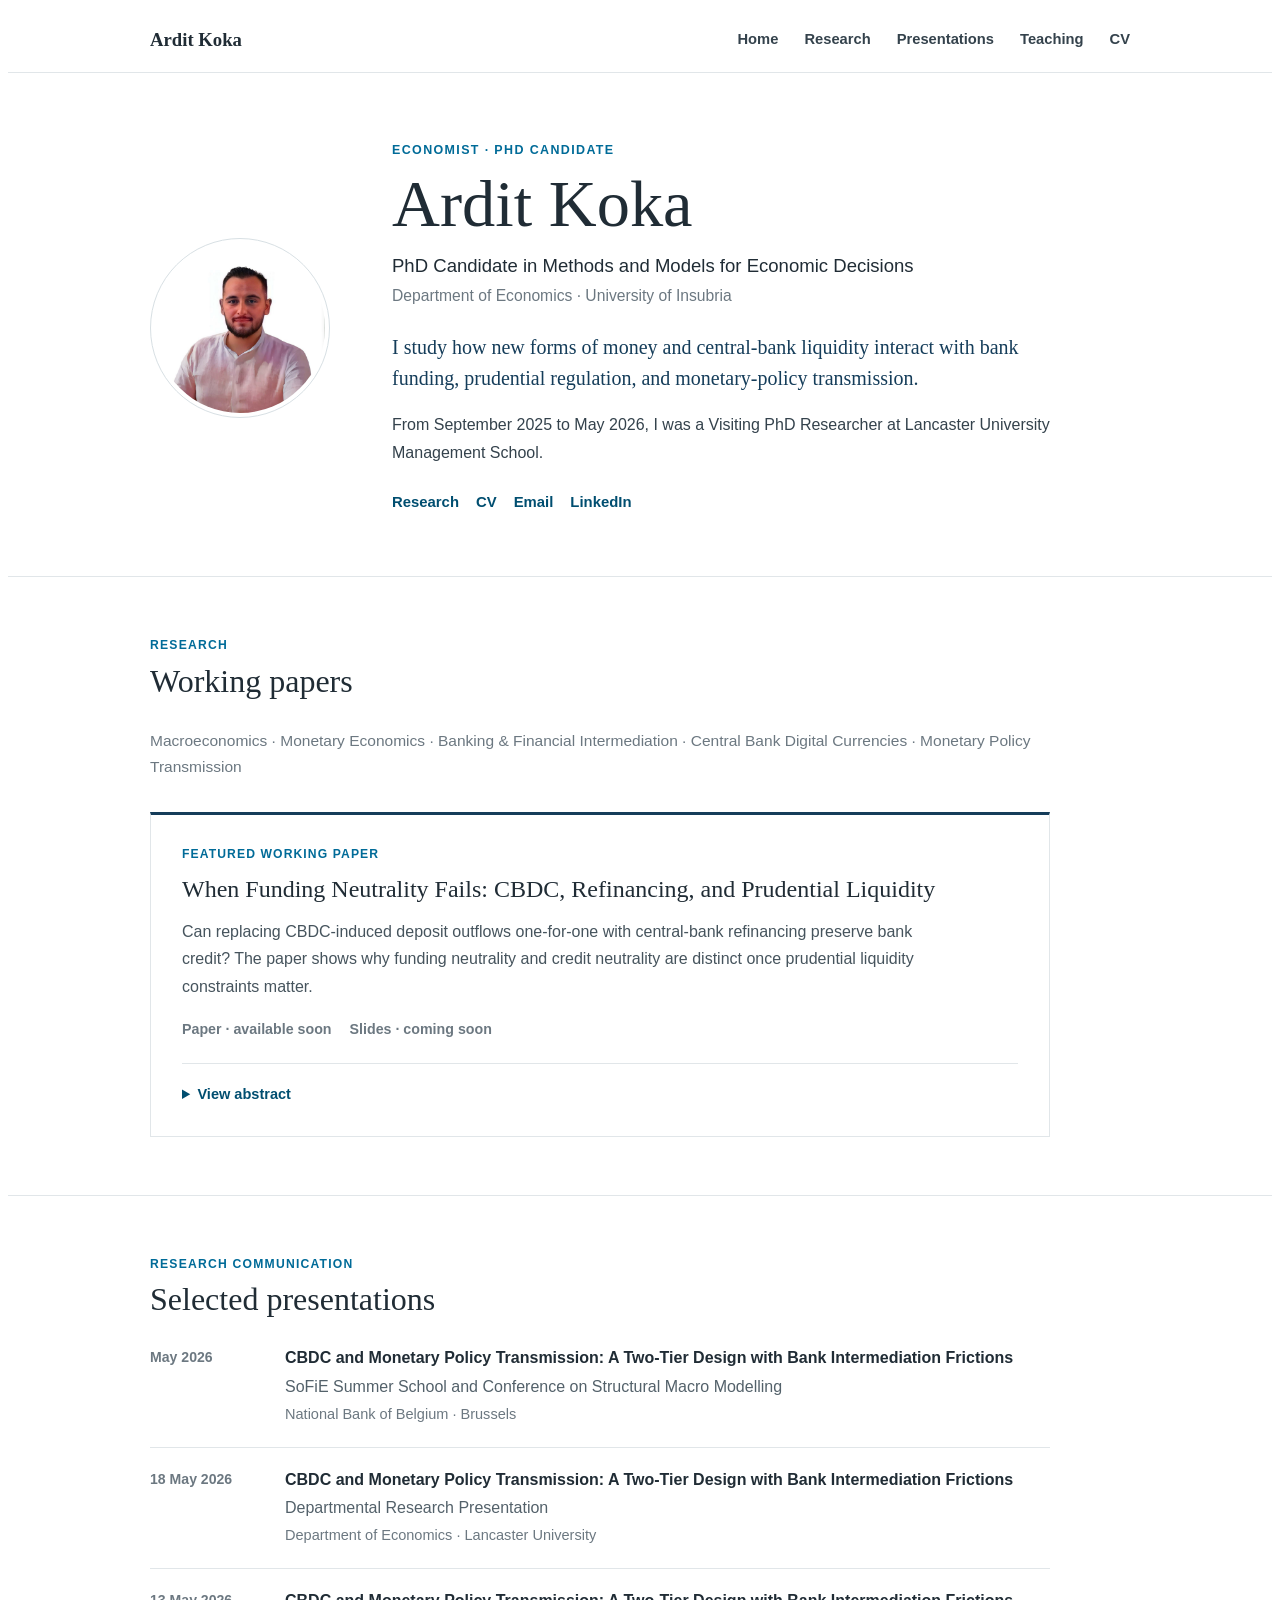
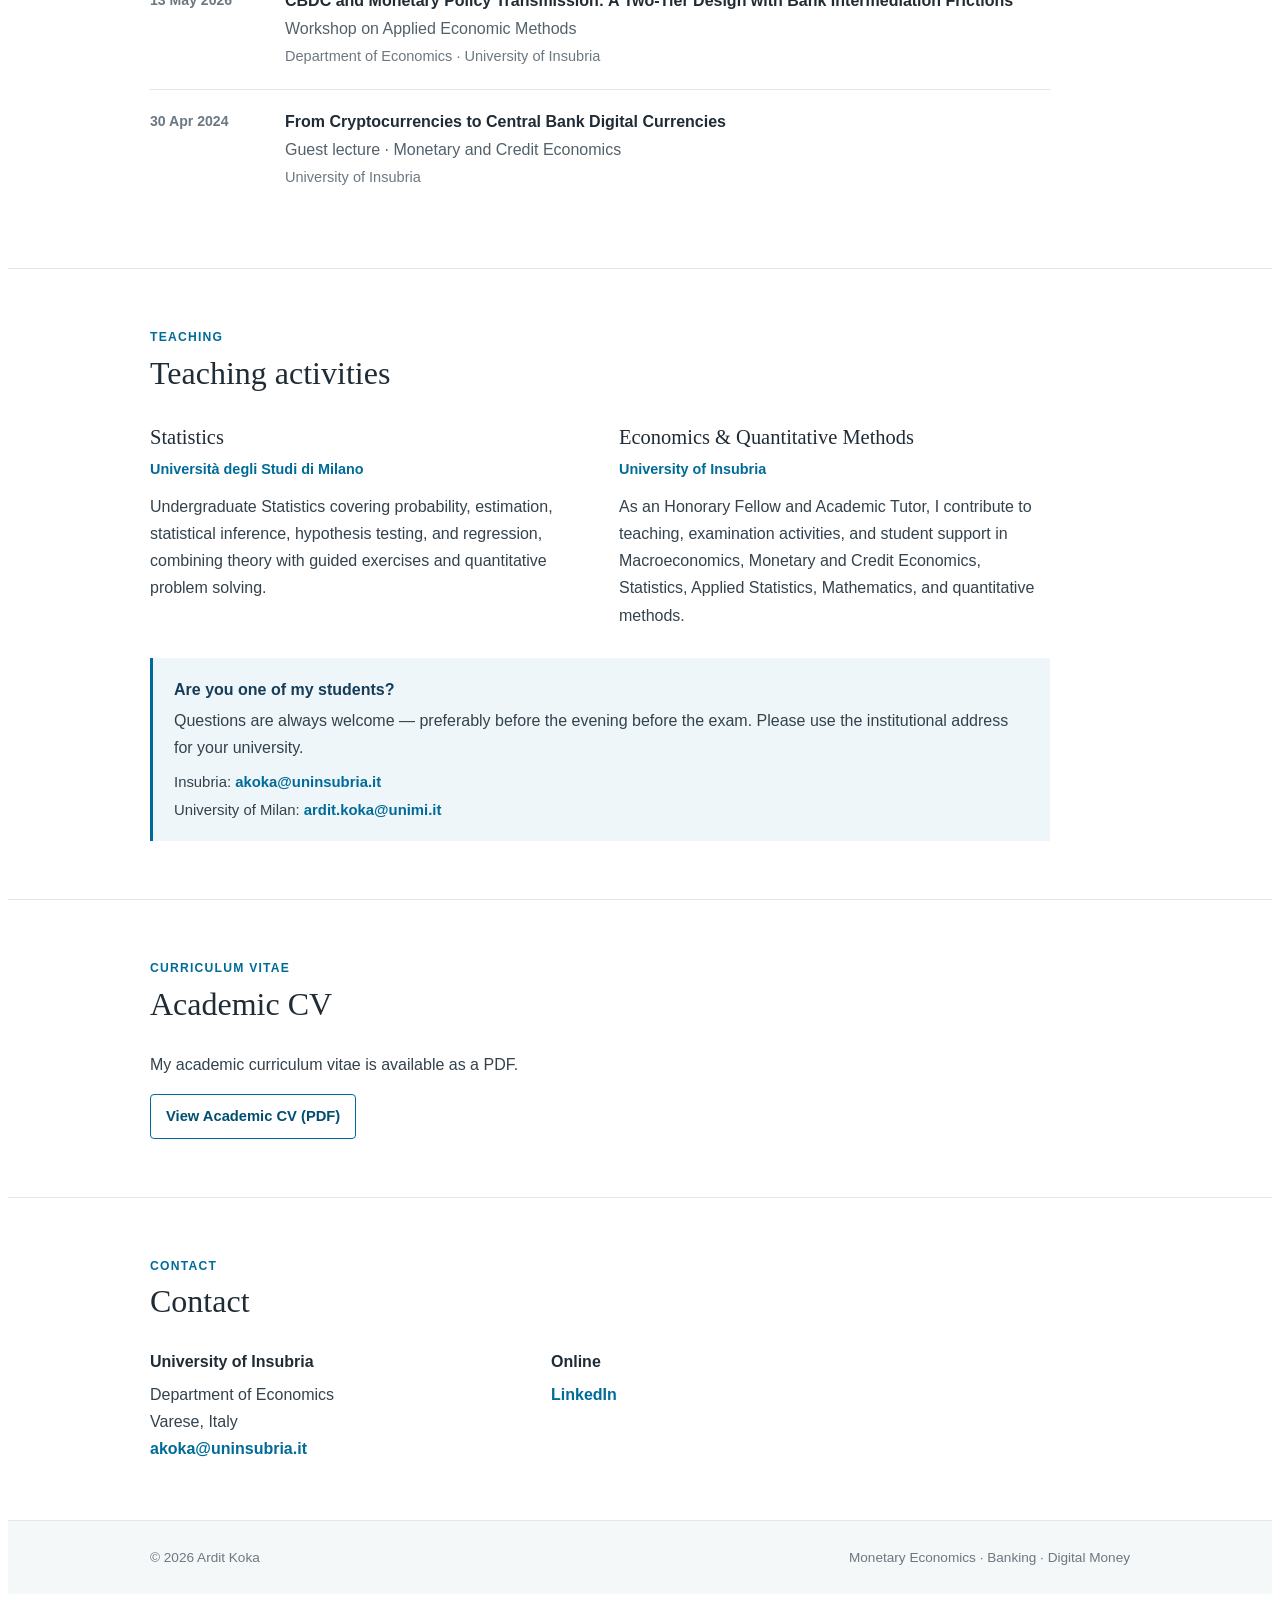
==== index.html @ db1c8534 "Link academic CV on website" ====
<html lang="en">
<head>
<meta charset="UTF-8">
<meta name="viewport" content="width=device-width, initial-scale=1.0">
<meta name="google-site-verification" content="0hJ8jug-XxHPrRFzH_mslLafvPpysxxd8O42VJ3PwuM">
<meta name="author" content="Ardit Koka">
<meta name="robots" content="index, follow">
<meta name="description" content="Ardit Koka is an economist and PhD Candidate at the University of Insubria. Research in monetary economics, banking, financial intermediation, central bank digital currencies and monetary-policy transmission.">
<link rel="canonical" href="https://arditkoka.github.io/">
<meta property="og:title" content="Ardit Koka | Economist & PhD Candidate">
<meta property="og:description" content="Economist and PhD Candidate at the University of Insubria researching monetary economics, banking, financial intermediation and central bank digital currencies.">
<meta property="og:type" content="profile">
<meta property="og:url" content="https://arditkoka.github.io/">
<meta property="og:image" content="https://arditkoka.github.io/Photo.jpeg">
<title>Ardit Koka | Economist & PhD Candidate | University of Insubria</title>
<style>
.ak-site{--navy:#153d5a;--blue:#006b98;--blue-dark:#004e70;--text:#34424c;--ink:#202c35;--muted:#6c7881;--line:#e1e6e9;--soft:#f5f8f9;--blue-soft:#eef6f9;--white:#fff;width:100%;color:var(--text);background:var(--white);font-family:-apple-system,BlinkMacSystemFont,"Segoe UI",Helvetica,Arial,sans-serif;font-size:16px;line-height:1.7}.ak-site,.ak-site *{box-sizing:border-box}.ak-site a{color:var(--blue)}.ak-container{width:calc(100% - 44px);max-width:980px;margin:0 auto}.ak-nav{position:sticky;top:0;z-index:1000;background:rgba(255,255,255,.97);border-bottom:1px solid var(--line)}.ak-nav-inner{min-height:64px;display:flex;align-items:center;justify-content:space-between;gap:30px}.ak-nav-name{color:var(--ink)!important;font-family:Georgia,"Times New Roman",serif;font-size:1.17rem;font-weight:600;text-decoration:none;white-space:nowrap}.ak-nav-links{display:flex;align-items:center;gap:26px}.ak-nav-links a{color:var(--text)!important;font-size:.92rem;font-weight:600;text-decoration:none;white-space:nowrap}.ak-nav-links a:hover{color:var(--blue)!important}.ak-intro{padding:67px 0 60px;border-bottom:1px solid var(--line)}.ak-intro-grid{display:grid;grid-template-columns:190px minmax(0,1fr);gap:52px;align-items:center}.ak-photo{display:block;width:180px;height:180px;border-radius:50%;object-fit:cover;border:1px solid #d8e0e4;padding:4px;background:#fff}.ak-kicker{color:var(--blue);font-size:.78rem;font-weight:700;letter-spacing:.11em;text-transform:uppercase;margin-bottom:8px}.ak-name{margin:0;color:var(--ink);font-family:Georgia,"Times New Roman",serif;font-size:clamp(2.8rem,6vw,4.15rem);font-weight:500;line-height:1.05}.ak-position{margin-top:13px;color:var(--ink);font-size:1.16rem;line-height:1.5}.ak-affiliation{margin-top:3px;color:var(--muted);font-size:.98rem}.ak-research-statement{max-width:680px;margin-top:23px;font-family:Georgia,"Times New Roman",serif;color:var(--navy);font-size:1.25rem;line-height:1.55}.ak-visiting{margin-top:17px;max-width:680px;color:var(--text)}.ak-links{display:flex;flex-wrap:wrap;gap:17px;margin-top:24px}.ak-links a{color:var(--blue-dark)!important;font-size:.93rem;font-weight:650;text-decoration:none;border-bottom:1px solid transparent}.ak-links a:hover{border-bottom-color:var(--blue)}.ak-section{padding:58px 0;border-bottom:1px solid var(--line)}.ak-section-head{margin-bottom:27px}.ak-label{margin-bottom:5px;color:var(--blue);font-size:.76rem;font-weight:700;letter-spacing:.1em;text-transform:uppercase}.ak-title{margin:0;color:var(--ink);font-family:Georgia,"Times New Roman",serif;font-size:2rem;font-weight:500;line-height:1.25}.ak-fields{max-width:900px;margin-bottom:31px;color:var(--muted);font-size:.97rem}.ak-featured{max-width:900px;padding:29px 31px;border:1px solid var(--line);border-top:3px solid var(--navy);background:var(--white)}.ak-featured-label{margin-bottom:9px;color:var(--blue);font-size:.76rem;font-weight:700;letter-spacing:.09em;text-transform:uppercase}.ak-paper-title{margin:0;color:var(--ink);font-family:Georgia,"Times New Roman",serif;font-size:1.5rem;font-weight:500;line-height:1.38}.ak-paper-note{margin-top:12px;max-width:780px;color:#46545d}.ak-paper-links{display:flex;flex-wrap:wrap;gap:18px;margin-top:17px}.ak-paper-links span{color:var(--muted);font-size:.89rem;font-weight:650}.ak-abstract-details{margin-top:22px;padding-top:18px;border-top:1px solid var(--line)}.ak-abstract-details summary{width:fit-content;color:var(--blue-dark);cursor:pointer;font-size:.91rem;font-weight:700}.ak-abstract{max-width:810px;margin-top:15px;color:#46545d;text-align:justify}.ak-presentations{max-width:900px}.ak-talk{display:grid;grid-template-columns:112px minmax(0,1fr);gap:23px;padding:20px 0;border-bottom:1px solid var(--line)}.ak-talk:first-child{padding-top:0}.ak-talk:last-child{border-bottom:0}.ak-talk-date{color:var(--muted);font-size:.88rem;font-weight:600}.ak-talk-title{color:var(--ink);font-weight:650;line-height:1.45}.ak-talk-event{margin-top:3px;color:#53616a}.ak-talk-place{margin-top:2px;color:var(--muted);font-size:.91rem}.ak-teaching{display:grid;grid-template-columns:1fr 1fr;gap:38px;max-width:900px}.ak-teaching h3{margin:0;color:var(--ink);font-family:Georgia,"Times New Roman",serif;font-size:1.28rem;font-weight:500}.ak-university{margin-top:3px;margin-bottom:11px;color:var(--blue);font-size:.9rem;font-weight:650}.ak-teaching p{margin:0}.ak-student-box{max-width:900px;margin-top:29px;padding:18px 21px;background:var(--blue-soft);border-left:3px solid var(--blue)}.ak-student-title{color:var(--navy);font-weight:700}.ak-student-box p{margin:4px 0 9px}.ak-student-emails{font-size:.93rem}.ak-student-emails div+div{margin-top:2px}.ak-student-emails a{font-weight:650;text-decoration:none}.ak-cv{max-width:750px}.ak-cv p{margin:0}.ak-cv-link{display:inline-block;margin-top:16px;padding:9px 15px;border:1px solid var(--blue);border-radius:4px;color:var(--blue-dark)!important;font-size:.92rem;font-weight:700;text-decoration:none}.ak-cv-link:hover{background:var(--blue);color:#fff!important}.ak-contact{display:grid;grid-template-columns:1fr 1fr;gap:42px;max-width:760px}.ak-contact-heading{margin-bottom:5px;color:var(--ink);font-weight:700}.ak-contact a{font-weight:650;text-decoration:none}.ak-footer{padding:25px 0;background:var(--soft);color:var(--muted);font-size:.85rem}.ak-footer-inner{display:flex;justify-content:space-between;gap:20px}@media(max-width:720px){.ak-container{width:calc(100% - 30px)}.ak-nav-name{display:none}.ak-nav-links{width:100%;justify-content:space-between;gap:10px;overflow-x:auto}.ak-nav-links a{font-size:.84rem}.ak-intro{padding:45px 0 42px}.ak-intro-grid{grid-template-columns:1fr;gap:26px;text-align:center}.ak-photo{width:145px;height:145px;margin:0 auto}.ak-research-statement,.ak-visiting{margin-left:auto;margin-right:auto}.ak-links{justify-content:center}.ak-section{padding:45px 0}.ak-featured{padding:23px 21px}.ak-abstract{text-align:left}.ak-talk{grid-template-columns:1fr;gap:3px}.ak-teaching{grid-template-columns:1fr;gap:28px}.ak-contact{grid-template-columns:1fr;gap:23px}.ak-footer-inner{flex-direction:column;gap:3px;text-align:center}}
</style>
<script type="application/ld+json">{"@context":"https://schema.org","@type":"ProfilePage","mainEntity":{"@type":"Person","name":"Ardit Koka","url":"https://arditkoka.github.io/","image":"https://arditkoka.github.io/Photo.jpeg","jobTitle":"PhD Candidate in Economics","affiliation":{"@type":"CollegeOrUniversity","name":"University of Insubria"},"sameAs":["https://it.linkedin.com/in/ardit-koka-7758941aa","https://www.lancaster.ac.uk/lums/people/ardit-koka"],"subjectOf":{"@type":"CreativeWork","name":"Ardit Koka Academic CV","url":"https://arditkoka.github.io/cv/Ardit_Koka_CV.pdf"}}}</script>
</head>
<body>
<div class="ak-site">
<nav class="ak-nav"><div class="ak-container ak-nav-inner"><a class="ak-nav-name" href="#home">Ardit Koka</a><div class="ak-nav-links"><a href="#home">Home</a><a href="#research">Research</a><a href="#presentations">Presentations</a><a href="#teaching">Teaching</a><a href="#cv">CV</a></div></div></nav>
<header class="ak-intro" id="home"><div class="ak-container ak-intro-grid"><div><img class="ak-photo" src="Photo.jpeg" alt="Ardit Koka"></div><div><div class="ak-kicker">Economist · PhD Candidate</div><h1 class="ak-name">Ardit Koka</h1><div class="ak-position">PhD Candidate in Methods and Models for Economic Decisions</div><div class="ak-affiliation">Department of Economics · University of Insubria</div><div class="ak-research-statement">I study how new forms of money and central-bank liquidity interact with bank funding, prudential regulation, and monetary-policy transmission.</div><div class="ak-visiting">From September 2025 to May 2026, I was a Visiting PhD Researcher at Lancaster University Management School.</div><div class="ak-links"><a href="#research">Research</a><a href="#cv">CV</a><a href="mailto:akoka@uninsubria.it">Email</a><a href="https://it.linkedin.com/in/ardit-koka-7758941aa" target="_blank" rel="noopener noreferrer">LinkedIn</a></div></div></div></header>
<main>
<section class="ak-section" id="research"><div class="ak-container"><div class="ak-section-head"><div class="ak-label">Research</div><h2 class="ak-title">Working papers</h2></div><div class="ak-fields">Macroeconomics · Monetary Economics · Banking & Financial Intermediation · Central Bank Digital Currencies · Monetary Policy Transmission</div><article class="ak-featured"><div class="ak-featured-label">Featured working paper</div><h3 class="ak-paper-title">When Funding Neutrality Fails: CBDC, Refinancing, and Prudential Liquidity</h3><p class="ak-paper-note">Can replacing CBDC-induced deposit outflows one-for-one with central-bank refinancing preserve bank credit? The paper shows why funding neutrality and credit neutrality are distinct once prudential liquidity constraints matter.</p><div class="ak-paper-links"><span>Paper · available soon</span><span>Slides · coming soon</span></div><details class="ak-abstract-details"><summary>View abstract</summary><p class="ak-abstract">This paper studies whether central-bank refinancing can neutralise the bank-credit effects of deposit displacement caused by a capped, non-remunerated retail CBDC. I develop a nonlinear New Keynesian model with cash, bank deposits, CBDC, central-bank refinancing, marketable liquid assets, and an occasionally binding prudential-liquidity requirement. One-for-one refinancing restores the quantity of bank funding exactly, but it does not generally preserve bank credit because deposits and central-bank borrowing have different implications for prudential liquidity. The credit-minimising refinancing ratio can therefore lie above, at, or below one-for-one depending on the net liquidity transformation generated by refinancing and the persistence of liquidity stress. Quantitatively, one-for-one refinancing is nearly credit-neutral under short-lived stress when refinancing generates sufficient prudential liquidity, but remains materially non-neutral when liquidity stress persists. Moreover, the refinancing ratio that best stabilises credit need not maximise welfare. Replacing the quantity of deposits displaced by CBDC is therefore not sufficient to guarantee equivalence in bank intermediation.</p></details></article></div></section>
<section class="ak-section" id="presentations"><div class="ak-container"><div class="ak-section-head"><div class="ak-label">Research communication</div><h2 class="ak-title">Selected presentations</h2></div><div class="ak-presentations"><div class="ak-talk"><div class="ak-talk-date">May 2026</div><div><div class="ak-talk-title">CBDC and Monetary Policy Transmission: A Two-Tier Design with Bank Intermediation Frictions</div><div class="ak-talk-event">SoFiE Summer School and Conference on Structural Macro Modelling</div><div class="ak-talk-place">National Bank of Belgium · Brussels</div></div></div><div class="ak-talk"><div class="ak-talk-date">18 May 2026</div><div><div class="ak-talk-title">CBDC and Monetary Policy Transmission: A Two-Tier Design with Bank Intermediation Frictions</div><div class="ak-talk-event">Departmental Research Presentation</div><div class="ak-talk-place">Department of Economics · Lancaster University</div></div></div><div class="ak-talk"><div class="ak-talk-date">13 May 2026</div><div><div class="ak-talk-title">CBDC and Monetary Policy Transmission: A Two-Tier Design with Bank Intermediation Frictions</div><div class="ak-talk-event">Workshop on Applied Economic Methods</div><div class="ak-talk-place">Department of Economics · University of Insubria</div></div></div><div class="ak-talk"><div class="ak-talk-date">30 Apr 2024</div><div><div class="ak-talk-title">From Cryptocurrencies to Central Bank Digital Currencies</div><div class="ak-talk-event">Guest lecture · Monetary and Credit Economics</div><div class="ak-talk-place">University of Insubria</div></div></div></div></div></section>
<section class="ak-section" id="teaching"><div class="ak-container"><div class="ak-section-head"><div class="ak-label">Teaching</div><h2 class="ak-title">Teaching activities</h2></div><div class="ak-teaching"><div><h3>Statistics</h3><div class="ak-university">Università degli Studi di Milano</div><p>Undergraduate Statistics covering probability, estimation, statistical inference, hypothesis testing, and regression, combining theory with guided exercises and quantitative problem solving.</p></div><div><h3>Economics & Quantitative Methods</h3><div class="ak-university">University of Insubria</div><p>As an Honorary Fellow and Academic Tutor, I contribute to teaching, examination activities, and student support in Macroeconomics, Monetary and Credit Economics, Statistics, Applied Statistics, Mathematics, and quantitative methods.</p></div></div><div class="ak-student-box"><div class="ak-student-title">Are you one of my students?</div><p>Questions are always welcome — preferably before the evening before the exam. Please use the institutional address for your university.</p><div class="ak-student-emails"><div>Insubria: <a href="mailto:akoka@uninsubria.it">akoka@uninsubria.it</a></div><div>University of Milan: <a href="mailto:ardit.koka@unimi.it">ardit.koka@unimi.it</a></div></div></div></div></section>
<section class="ak-section" id="cv"><div class="ak-container"><div class="ak-section-head"><div class="ak-label">Curriculum Vitae</div><h2 class="ak-title">Academic CV</h2></div><div class="ak-cv"><p>My academic curriculum vitae is available as a PDF.</p><a class="ak-cv-link" href="cv/Ardit_Koka_CV.pdf" target="_blank" rel="noopener noreferrer">View Academic CV (PDF)</a></div></div></section>
<section class="ak-section"><div class="ak-container"><div class="ak-section-head"><div class="ak-label">Contact</div><h2 class="ak-title">Contact</h2></div><div class="ak-contact"><div><div class="ak-contact-heading">University of Insubria</div>Department of Economics<br>Varese, Italy<br><a href="mailto:akoka@uninsubria.it">akoka@uninsubria.it</a></div><div><div class="ak-contact-heading">Online</div><a href="https://it.linkedin.com/in/ardit-koka-7758941aa" target="_blank" rel="noopener noreferrer">LinkedIn</a></div></div></div></section>
</main>
<footer class="ak-footer"><div class="ak-container ak-footer-inner"><div>© <span id="ak-year"></span> Ardit Koka</div><div>Monetary Economics · Banking · Digital Money</div></div></footer>
</div>
<script>document.getElementById("ak-year").textContent=new Date().getFullYear();</script>
</body>
</html>
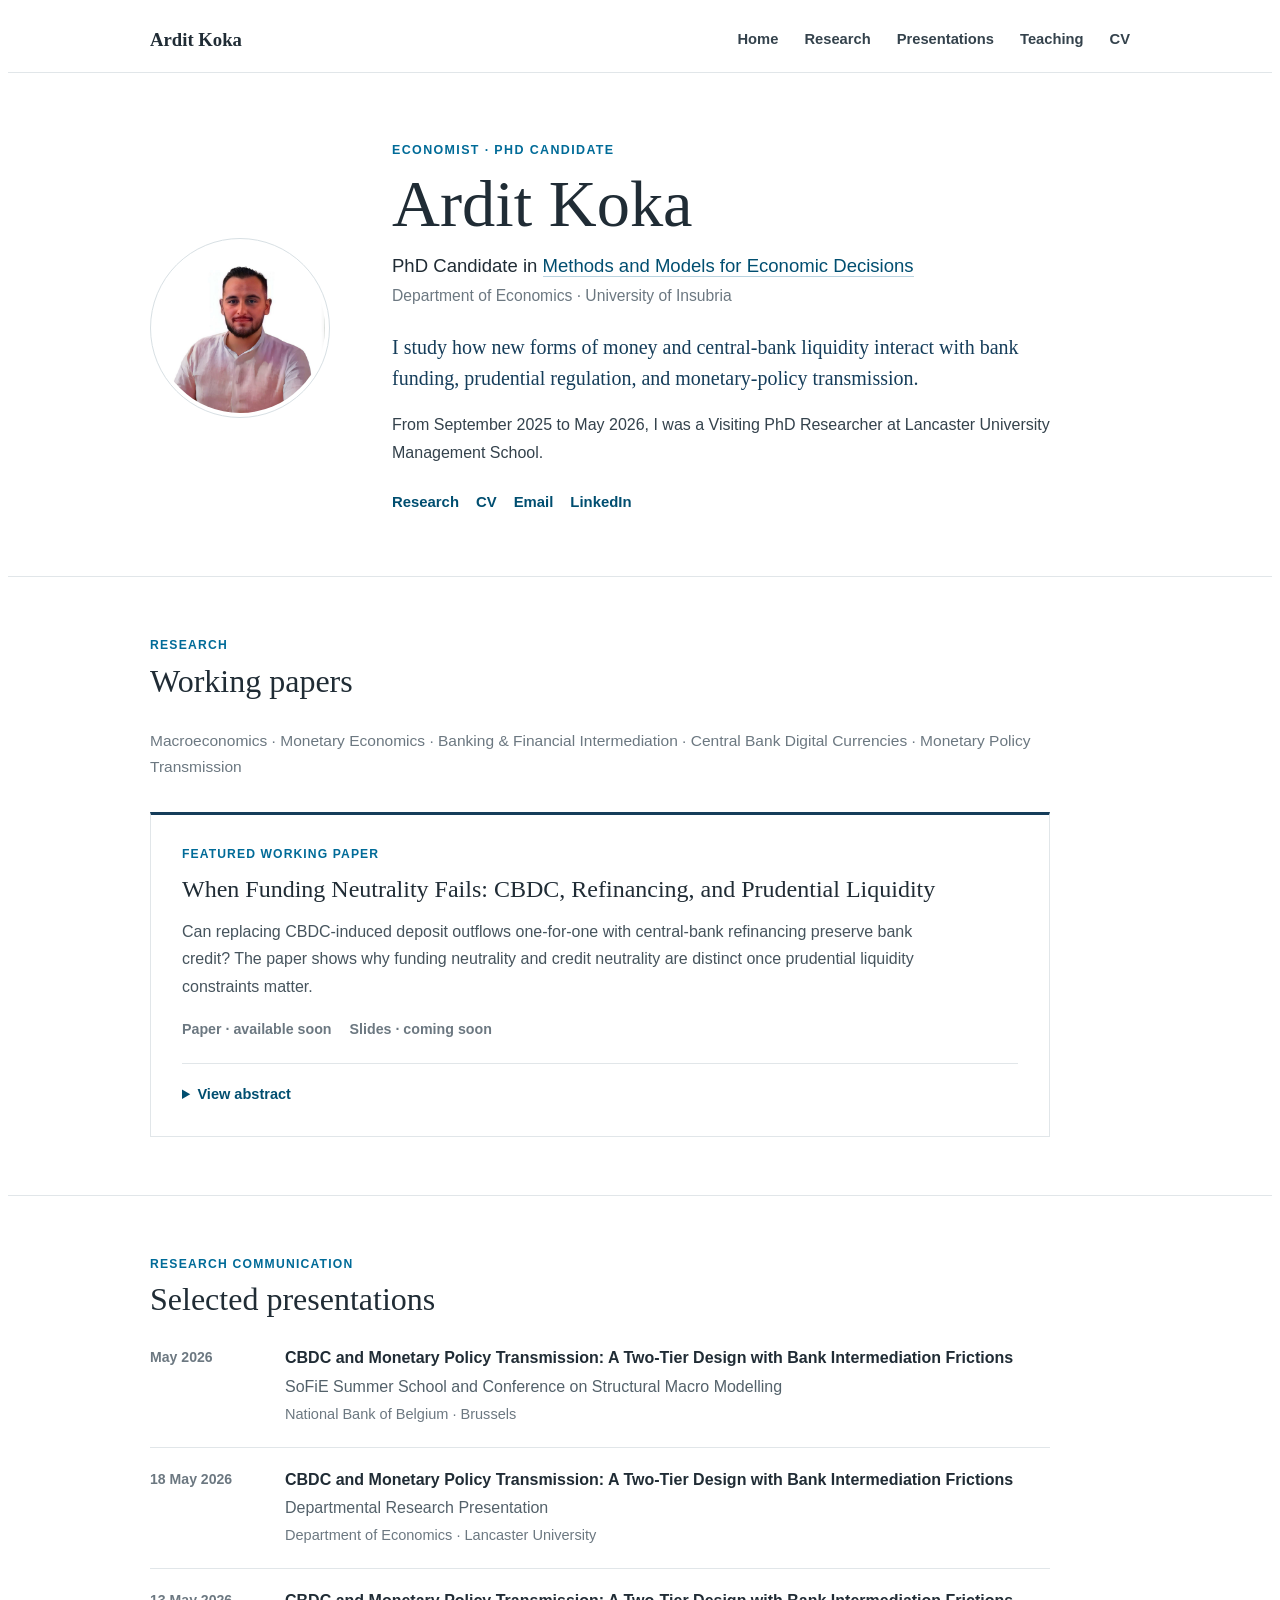
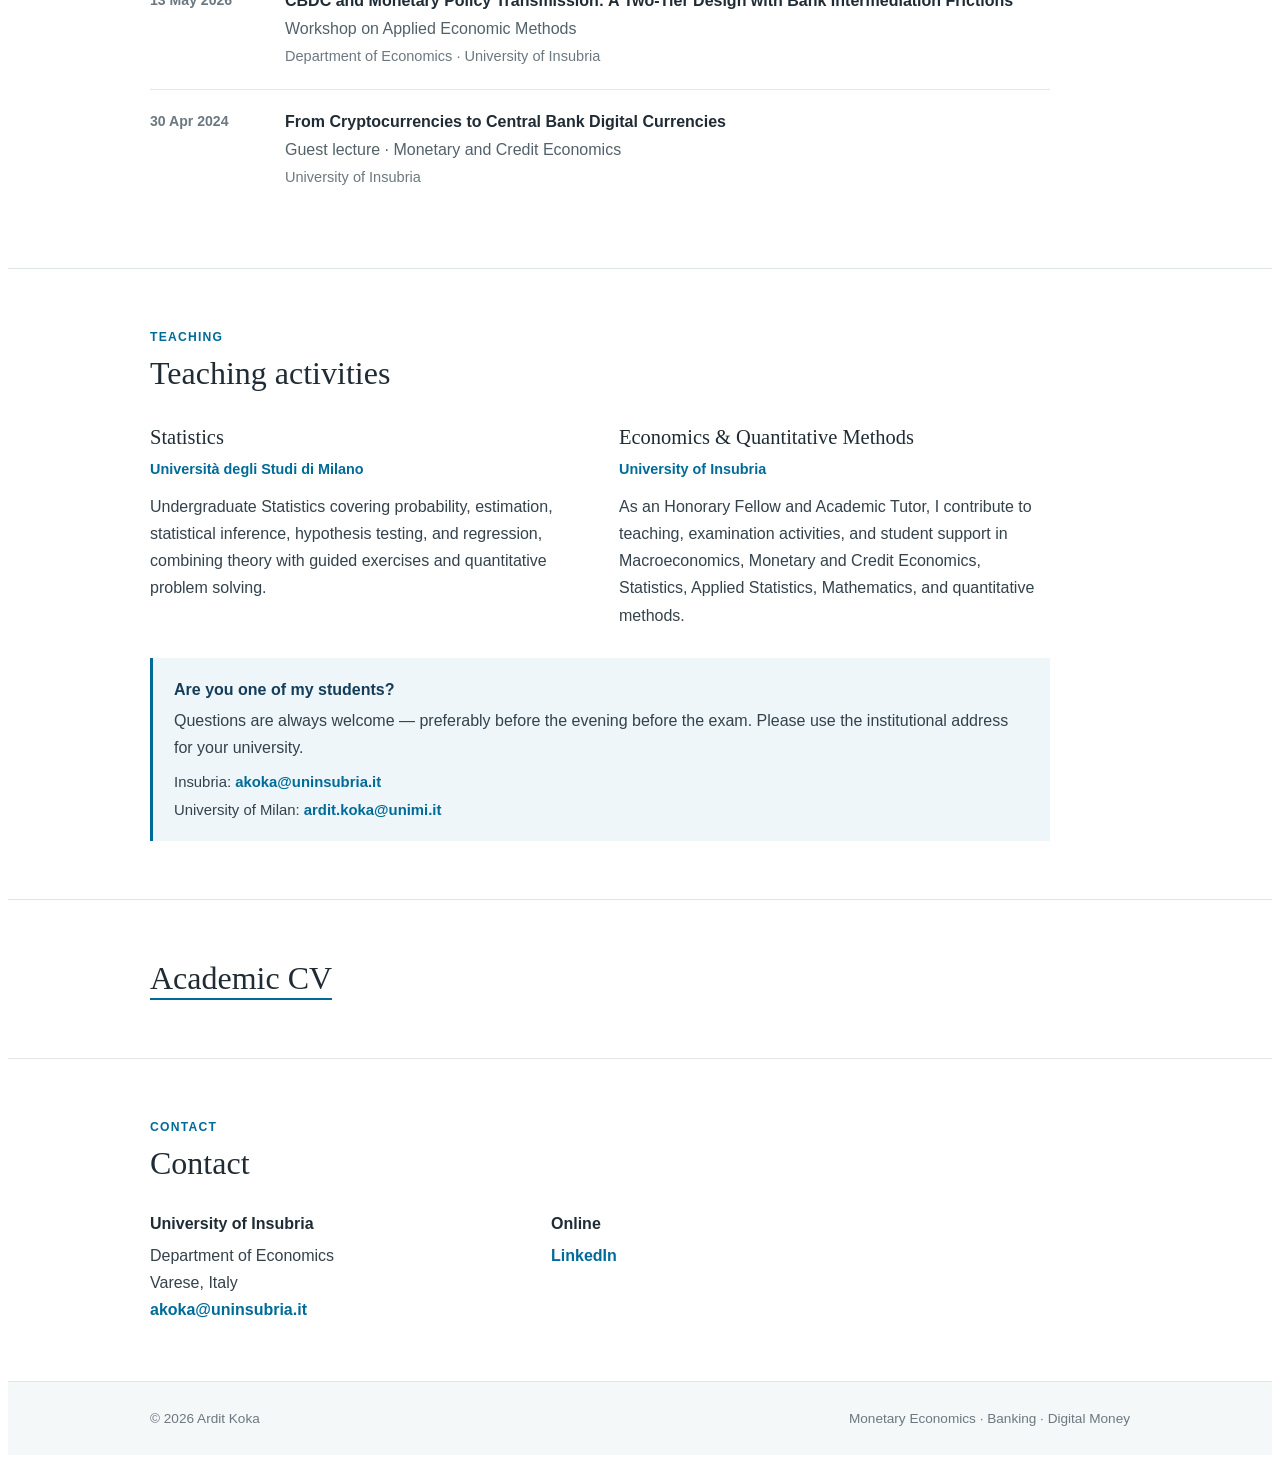
==== commit d68a10dc: "Simplify CV link and restore PhD programme link" ====
--- a/index.html
+++ b/index.html
@@ -14,19 +14,19 @@
 <meta property="og:image" content="https://arditkoka.github.io/Photo.jpeg">
 <title>Ardit Koka | Economist & PhD Candidate | University of Insubria</title>
 <style>
-.ak-site{--navy:#153d5a;--blue:#006b98;--blue-dark:#004e70;--text:#34424c;--ink:#202c35;--muted:#6c7881;--line:#e1e6e9;--soft:#f5f8f9;--blue-soft:#eef6f9;--white:#fff;width:100%;color:var(--text);background:var(--white);font-family:-apple-system,BlinkMacSystemFont,"Segoe UI",Helvetica,Arial,sans-serif;font-size:16px;line-height:1.7}.ak-site,.ak-site *{box-sizing:border-box}.ak-site a{color:var(--blue)}.ak-container{width:calc(100% - 44px);max-width:980px;margin:0 auto}.ak-nav{position:sticky;top:0;z-index:1000;background:rgba(255,255,255,.97);border-bottom:1px solid var(--line)}.ak-nav-inner{min-height:64px;display:flex;align-items:center;justify-content:space-between;gap:30px}.ak-nav-name{color:var(--ink)!important;font-family:Georgia,"Times New Roman",serif;font-size:1.17rem;font-weight:600;text-decoration:none;white-space:nowrap}.ak-nav-links{display:flex;align-items:center;gap:26px}.ak-nav-links a{color:var(--text)!important;font-size:.92rem;font-weight:600;text-decoration:none;white-space:nowrap}.ak-nav-links a:hover{color:var(--blue)!important}.ak-intro{padding:67px 0 60px;border-bottom:1px solid var(--line)}.ak-intro-grid{display:grid;grid-template-columns:190px minmax(0,1fr);gap:52px;align-items:center}.ak-photo{display:block;width:180px;height:180px;border-radius:50%;object-fit:cover;border:1px solid #d8e0e4;padding:4px;background:#fff}.ak-kicker{color:var(--blue);font-size:.78rem;font-weight:700;letter-spacing:.11em;text-transform:uppercase;margin-bottom:8px}.ak-name{margin:0;color:var(--ink);font-family:Georgia,"Times New Roman",serif;font-size:clamp(2.8rem,6vw,4.15rem);font-weight:500;line-height:1.05}.ak-position{margin-top:13px;color:var(--ink);font-size:1.16rem;line-height:1.5}.ak-affiliation{margin-top:3px;color:var(--muted);font-size:.98rem}.ak-research-statement{max-width:680px;margin-top:23px;font-family:Georgia,"Times New Roman",serif;color:var(--navy);font-size:1.25rem;line-height:1.55}.ak-visiting{margin-top:17px;max-width:680px;color:var(--text)}.ak-links{display:flex;flex-wrap:wrap;gap:17px;margin-top:24px}.ak-links a{color:var(--blue-dark)!important;font-size:.93rem;font-weight:650;text-decoration:none;border-bottom:1px solid transparent}.ak-links a:hover{border-bottom-color:var(--blue)}.ak-section{padding:58px 0;border-bottom:1px solid var(--line)}.ak-section-head{margin-bottom:27px}.ak-label{margin-bottom:5px;color:var(--blue);font-size:.76rem;font-weight:700;letter-spacing:.1em;text-transform:uppercase}.ak-title{margin:0;color:var(--ink);font-family:Georgia,"Times New Roman",serif;font-size:2rem;font-weight:500;line-height:1.25}.ak-fields{max-width:900px;margin-bottom:31px;color:var(--muted);font-size:.97rem}.ak-featured{max-width:900px;padding:29px 31px;border:1px solid var(--line);border-top:3px solid var(--navy);background:var(--white)}.ak-featured-label{margin-bottom:9px;color:var(--blue);font-size:.76rem;font-weight:700;letter-spacing:.09em;text-transform:uppercase}.ak-paper-title{margin:0;color:var(--ink);font-family:Georgia,"Times New Roman",serif;font-size:1.5rem;font-weight:500;line-height:1.38}.ak-paper-note{margin-top:12px;max-width:780px;color:#46545d}.ak-paper-links{display:flex;flex-wrap:wrap;gap:18px;margin-top:17px}.ak-paper-links span{color:var(--muted);font-size:.89rem;font-weight:650}.ak-abstract-details{margin-top:22px;padding-top:18px;border-top:1px solid var(--line)}.ak-abstract-details summary{width:fit-content;color:var(--blue-dark);cursor:pointer;font-size:.91rem;font-weight:700}.ak-abstract{max-width:810px;margin-top:15px;color:#46545d;text-align:justify}.ak-presentations{max-width:900px}.ak-talk{display:grid;grid-template-columns:112px minmax(0,1fr);gap:23px;padding:20px 0;border-bottom:1px solid var(--line)}.ak-talk:first-child{padding-top:0}.ak-talk:last-child{border-bottom:0}.ak-talk-date{color:var(--muted);font-size:.88rem;font-weight:600}.ak-talk-title{color:var(--ink);font-weight:650;line-height:1.45}.ak-talk-event{margin-top:3px;color:#53616a}.ak-talk-place{margin-top:2px;color:var(--muted);font-size:.91rem}.ak-teaching{display:grid;grid-template-columns:1fr 1fr;gap:38px;max-width:900px}.ak-teaching h3{margin:0;color:var(--ink);font-family:Georgia,"Times New Roman",serif;font-size:1.28rem;font-weight:500}.ak-university{margin-top:3px;margin-bottom:11px;color:var(--blue);font-size:.9rem;font-weight:650}.ak-teaching p{margin:0}.ak-student-box{max-width:900px;margin-top:29px;padding:18px 21px;background:var(--blue-soft);border-left:3px solid var(--blue)}.ak-student-title{color:var(--navy);font-weight:700}.ak-student-box p{margin:4px 0 9px}.ak-student-emails{font-size:.93rem}.ak-student-emails div+div{margin-top:2px}.ak-student-emails a{font-weight:650;text-decoration:none}.ak-cv{max-width:750px}.ak-cv p{margin:0}.ak-cv-link{display:inline-block;margin-top:16px;padding:9px 15px;border:1px solid var(--blue);border-radius:4px;color:var(--blue-dark)!important;font-size:.92rem;font-weight:700;text-decoration:none}.ak-cv-link:hover{background:var(--blue);color:#fff!important}.ak-contact{display:grid;grid-template-columns:1fr 1fr;gap:42px;max-width:760px}.ak-contact-heading{margin-bottom:5px;color:var(--ink);font-weight:700}.ak-contact a{font-weight:650;text-decoration:none}.ak-footer{padding:25px 0;background:var(--soft);color:var(--muted);font-size:.85rem}.ak-footer-inner{display:flex;justify-content:space-between;gap:20px}@media(max-width:720px){.ak-container{width:calc(100% - 30px)}.ak-nav-name{display:none}.ak-nav-links{width:100%;justify-content:space-between;gap:10px;overflow-x:auto}.ak-nav-links a{font-size:.84rem}.ak-intro{padding:45px 0 42px}.ak-intro-grid{grid-template-columns:1fr;gap:26px;text-align:center}.ak-photo{width:145px;height:145px;margin:0 auto}.ak-research-statement,.ak-visiting{margin-left:auto;margin-right:auto}.ak-links{justify-content:center}.ak-section{padding:45px 0}.ak-featured{padding:23px 21px}.ak-abstract{text-align:left}.ak-talk{grid-template-columns:1fr;gap:3px}.ak-teaching{grid-template-columns:1fr;gap:28px}.ak-contact{grid-template-columns:1fr;gap:23px}.ak-footer-inner{flex-direction:column;gap:3px;text-align:center}}
+.ak-site{--navy:#153d5a;--blue:#006b98;--blue-dark:#004e70;--text:#34424c;--ink:#202c35;--muted:#6c7881;--line:#e1e6e9;--soft:#f5f8f9;--blue-soft:#eef6f9;--white:#fff;width:100%;color:var(--text);background:var(--white);font-family:-apple-system,BlinkMacSystemFont,"Segoe UI",Helvetica,Arial,sans-serif;font-size:16px;line-height:1.7}.ak-site,.ak-site *{box-sizing:border-box}.ak-site a{color:var(--blue)}.ak-container{width:calc(100% - 44px);max-width:980px;margin:0 auto}.ak-nav{position:sticky;top:0;z-index:1000;background:rgba(255,255,255,.97);border-bottom:1px solid var(--line)}.ak-nav-inner{min-height:64px;display:flex;align-items:center;justify-content:space-between;gap:30px}.ak-nav-name{color:var(--ink)!important;font-family:Georgia,"Times New Roman",serif;font-size:1.17rem;font-weight:600;text-decoration:none;white-space:nowrap}.ak-nav-links{display:flex;align-items:center;gap:26px}.ak-nav-links a{color:var(--text)!important;font-size:.92rem;font-weight:600;text-decoration:none;white-space:nowrap}.ak-nav-links a:hover{color:var(--blue)!important}.ak-intro{padding:67px 0 60px;border-bottom:1px solid var(--line)}.ak-intro-grid{display:grid;grid-template-columns:190px minmax(0,1fr);gap:52px;align-items:center}.ak-photo{display:block;width:180px;height:180px;border-radius:50%;object-fit:cover;border:1px solid #d8e0e4;padding:4px;background:#fff}.ak-kicker{color:var(--blue);font-size:.78rem;font-weight:700;letter-spacing:.11em;text-transform:uppercase;margin-bottom:8px}.ak-name{margin:0;color:var(--ink);font-family:Georgia,"Times New Roman",serif;font-size:clamp(2.8rem,6vw,4.15rem);font-weight:500;line-height:1.05}.ak-position{margin-top:13px;color:var(--ink);font-size:1.16rem;line-height:1.5}.ak-position a{color:var(--blue-dark)!important;text-decoration:none;border-bottom:1px solid #b8d2df}.ak-position a:hover{color:var(--blue)!important;border-bottom-color:var(--blue)}.ak-affiliation{margin-top:3px;color:var(--muted);font-size:.98rem}.ak-research-statement{max-width:680px;margin-top:23px;font-family:Georgia,"Times New Roman",serif;color:var(--navy);font-size:1.25rem;line-height:1.55}.ak-visiting{margin-top:17px;max-width:680px;color:var(--text)}.ak-links{display:flex;flex-wrap:wrap;gap:17px;margin-top:24px}.ak-links a{color:var(--blue-dark)!important;font-size:.93rem;font-weight:650;text-decoration:none;border-bottom:1px solid transparent}.ak-links a:hover{border-bottom-color:var(--blue)}.ak-section{padding:58px 0;border-bottom:1px solid var(--line)}.ak-section-head{margin-bottom:27px}.ak-label{margin-bottom:5px;color:var(--blue);font-size:.76rem;font-weight:700;letter-spacing:.1em;text-transform:uppercase}.ak-title{margin:0;color:var(--ink);font-family:Georgia,"Times New Roman",serif;font-size:2rem;font-weight:500;line-height:1.25}.ak-fields{max-width:900px;margin-bottom:31px;color:var(--muted);font-size:.97rem}.ak-featured{max-width:900px;padding:29px 31px;border:1px solid var(--line);border-top:3px solid var(--navy);background:var(--white)}.ak-featured-label{margin-bottom:9px;color:var(--blue);font-size:.76rem;font-weight:700;letter-spacing:.09em;text-transform:uppercase}.ak-paper-title{margin:0;color:var(--ink);font-family:Georgia,"Times New Roman",serif;font-size:1.5rem;font-weight:500;line-height:1.38}.ak-paper-note{margin-top:12px;max-width:780px;color:#46545d}.ak-paper-links{display:flex;flex-wrap:wrap;gap:18px;margin-top:17px}.ak-paper-links span{color:var(--muted);font-size:.89rem;font-weight:650}.ak-abstract-details{margin-top:22px;padding-top:18px;border-top:1px solid var(--line)}.ak-abstract-details summary{width:fit-content;color:var(--blue-dark);cursor:pointer;font-size:.91rem;font-weight:700}.ak-abstract{max-width:810px;margin-top:15px;color:#46545d;text-align:justify}.ak-presentations{max-width:900px}.ak-talk{display:grid;grid-template-columns:112px minmax(0,1fr);gap:23px;padding:20px 0;border-bottom:1px solid var(--line)}.ak-talk:first-child{padding-top:0}.ak-talk:last-child{border-bottom:0}.ak-talk-date{color:var(--muted);font-size:.88rem;font-weight:600}.ak-talk-title{color:var(--ink);font-weight:650;line-height:1.45}.ak-talk-event{margin-top:3px;color:#53616a}.ak-talk-place{margin-top:2px;color:var(--muted);font-size:.91rem}.ak-teaching{display:grid;grid-template-columns:1fr 1fr;gap:38px;max-width:900px}.ak-teaching h3{margin:0;color:var(--ink);font-family:Georgia,"Times New Roman",serif;font-size:1.28rem;font-weight:500}.ak-university{margin-top:3px;margin-bottom:11px;color:var(--blue);font-size:.9rem;font-weight:650}.ak-teaching p{margin:0}.ak-student-box{max-width:900px;margin-top:29px;padding:18px 21px;background:var(--blue-soft);border-left:3px solid var(--blue)}.ak-student-title{color:var(--navy);font-weight:700}.ak-student-box p{margin:4px 0 9px}.ak-student-emails{font-size:.93rem}.ak-student-emails div+div{margin-top:2px}.ak-student-emails a{font-weight:650;text-decoration:none}.ak-cv-title-link{display:inline-block;color:var(--ink)!important;font-family:Georgia,"Times New Roman",serif;font-size:2rem;font-weight:500;line-height:1.25;text-decoration:none;border-bottom:2px solid var(--blue)}.ak-cv-title-link:hover{color:var(--blue-dark)!important}.ak-contact{display:grid;grid-template-columns:1fr 1fr;gap:42px;max-width:760px}.ak-contact-heading{margin-bottom:5px;color:var(--ink);font-weight:700}.ak-contact a{font-weight:650;text-decoration:none}.ak-footer{padding:25px 0;background:var(--soft);color:var(--muted);font-size:.85rem}.ak-footer-inner{display:flex;justify-content:space-between;gap:20px}@media(max-width:720px){.ak-container{width:calc(100% - 30px)}.ak-nav-name{display:none}.ak-nav-links{width:100%;justify-content:space-between;gap:10px;overflow-x:auto}.ak-nav-links a{font-size:.84rem}.ak-intro{padding:45px 0 42px}.ak-intro-grid{grid-template-columns:1fr;gap:26px;text-align:center}.ak-photo{width:145px;height:145px;margin:0 auto}.ak-research-statement,.ak-visiting{margin-left:auto;margin-right:auto}.ak-links{justify-content:center}.ak-section{padding:45px 0}.ak-featured{padding:23px 21px}.ak-abstract{text-align:left}.ak-talk{grid-template-columns:1fr;gap:3px}.ak-teaching{grid-template-columns:1fr;gap:28px}.ak-contact{grid-template-columns:1fr;gap:23px}.ak-footer-inner{flex-direction:column;gap:3px;text-align:center}}
 </style>
 <script type="application/ld+json">{"@context":"https://schema.org","@type":"ProfilePage","mainEntity":{"@type":"Person","name":"Ardit Koka","url":"https://arditkoka.github.io/","image":"https://arditkoka.github.io/Photo.jpeg","jobTitle":"PhD Candidate in Economics","affiliation":{"@type":"CollegeOrUniversity","name":"University of Insubria"},"sameAs":["https://it.linkedin.com/in/ardit-koka-7758941aa","https://www.lancaster.ac.uk/lums/people/ardit-koka"],"subjectOf":{"@type":"CreativeWork","name":"Ardit Koka Academic CV","url":"https://arditkoka.github.io/cv/Ardit_Koka_CV.pdf"}}}</script>
 </head>
 <body>
 <div class="ak-site">
 <nav class="ak-nav"><div class="ak-container ak-nav-inner"><a class="ak-nav-name" href="#home">Ardit Koka</a><div class="ak-nav-links"><a href="#home">Home</a><a href="#research">Research</a><a href="#presentations">Presentations</a><a href="#teaching">Teaching</a><a href="#cv">CV</a></div></div></nav>
-<header class="ak-intro" id="home"><div class="ak-container ak-intro-grid"><div><img class="ak-photo" src="Photo.jpeg" alt="Ardit Koka"></div><div><div class="ak-kicker">Economist · PhD Candidate</div><h1 class="ak-name">Ardit Koka</h1><div class="ak-position">PhD Candidate in Methods and Models for Economic Decisions</div><div class="ak-affiliation">Department of Economics · University of Insubria</div><div class="ak-research-statement">I study how new forms of money and central-bank liquidity interact with bank funding, prudential regulation, and monetary-policy transmission.</div><div class="ak-visiting">From September 2025 to May 2026, I was a Visiting PhD Researcher at Lancaster University Management School.</div><div class="ak-links"><a href="#research">Research</a><a href="#cv">CV</a><a href="mailto:akoka@uninsubria.it">Email</a><a href="https://it.linkedin.com/in/ardit-koka-7758941aa" target="_blank" rel="noopener noreferrer">LinkedIn</a></div></div></div></header>
+<header class="ak-intro" id="home"><div class="ak-container ak-intro-grid"><div><img class="ak-photo" src="Photo.jpeg" alt="Ardit Koka"></div><div><div class="ak-kicker">Economist · PhD Candidate</div><h1 class="ak-name">Ardit Koka</h1><div class="ak-position">PhD Candidate in <a href="https://www.phd.eco.uninsubria.it/methods-and-models-for-economic-decisions/phd-students/" target="_blank" rel="noopener noreferrer">Methods and Models for Economic Decisions</a></div><div class="ak-affiliation">Department of Economics · University of Insubria</div><div class="ak-research-statement">I study how new forms of money and central-bank liquidity interact with bank funding, prudential regulation, and monetary-policy transmission.</div><div class="ak-visiting">From September 2025 to May 2026, I was a Visiting PhD Researcher at Lancaster University Management School.</div><div class="ak-links"><a href="#research">Research</a><a href="#cv">CV</a><a href="mailto:akoka@uninsubria.it">Email</a><a href="https://it.linkedin.com/in/ardit-koka-7758941aa" target="_blank" rel="noopener noreferrer">LinkedIn</a></div></div></div></header>
 <main>
 <section class="ak-section" id="research"><div class="ak-container"><div class="ak-section-head"><div class="ak-label">Research</div><h2 class="ak-title">Working papers</h2></div><div class="ak-fields">Macroeconomics · Monetary Economics · Banking & Financial Intermediation · Central Bank Digital Currencies · Monetary Policy Transmission</div><article class="ak-featured"><div class="ak-featured-label">Featured working paper</div><h3 class="ak-paper-title">When Funding Neutrality Fails: CBDC, Refinancing, and Prudential Liquidity</h3><p class="ak-paper-note">Can replacing CBDC-induced deposit outflows one-for-one with central-bank refinancing preserve bank credit? The paper shows why funding neutrality and credit neutrality are distinct once prudential liquidity constraints matter.</p><div class="ak-paper-links"><span>Paper · available soon</span><span>Slides · coming soon</span></div><details class="ak-abstract-details"><summary>View abstract</summary><p class="ak-abstract">This paper studies whether central-bank refinancing can neutralise the bank-credit effects of deposit displacement caused by a capped, non-remunerated retail CBDC. I develop a nonlinear New Keynesian model with cash, bank deposits, CBDC, central-bank refinancing, marketable liquid assets, and an occasionally binding prudential-liquidity requirement. One-for-one refinancing restores the quantity of bank funding exactly, but it does not generally preserve bank credit because deposits and central-bank borrowing have different implications for prudential liquidity. The credit-minimising refinancing ratio can therefore lie above, at, or below one-for-one depending on the net liquidity transformation generated by refinancing and the persistence of liquidity stress. Quantitatively, one-for-one refinancing is nearly credit-neutral under short-lived stress when refinancing generates sufficient prudential liquidity, but remains materially non-neutral when liquidity stress persists. Moreover, the refinancing ratio that best stabilises credit need not maximise welfare. Replacing the quantity of deposits displaced by CBDC is therefore not sufficient to guarantee equivalence in bank intermediation.</p></details></article></div></section>
 <section class="ak-section" id="presentations"><div class="ak-container"><div class="ak-section-head"><div class="ak-label">Research communication</div><h2 class="ak-title">Selected presentations</h2></div><div class="ak-presentations"><div class="ak-talk"><div class="ak-talk-date">May 2026</div><div><div class="ak-talk-title">CBDC and Monetary Policy Transmission: A Two-Tier Design with Bank Intermediation Frictions</div><div class="ak-talk-event">SoFiE Summer School and Conference on Structural Macro Modelling</div><div class="ak-talk-place">National Bank of Belgium · Brussels</div></div></div><div class="ak-talk"><div class="ak-talk-date">18 May 2026</div><div><div class="ak-talk-title">CBDC and Monetary Policy Transmission: A Two-Tier Design with Bank Intermediation Frictions</div><div class="ak-talk-event">Departmental Research Presentation</div><div class="ak-talk-place">Department of Economics · Lancaster University</div></div></div><div class="ak-talk"><div class="ak-talk-date">13 May 2026</div><div><div class="ak-talk-title">CBDC and Monetary Policy Transmission: A Two-Tier Design with Bank Intermediation Frictions</div><div class="ak-talk-event">Workshop on Applied Economic Methods</div><div class="ak-talk-place">Department of Economics · University of Insubria</div></div></div><div class="ak-talk"><div class="ak-talk-date">30 Apr 2024</div><div><div class="ak-talk-title">From Cryptocurrencies to Central Bank Digital Currencies</div><div class="ak-talk-event">Guest lecture · Monetary and Credit Economics</div><div class="ak-talk-place">University of Insubria</div></div></div></div></div></section>
 <section class="ak-section" id="teaching"><div class="ak-container"><div class="ak-section-head"><div class="ak-label">Teaching</div><h2 class="ak-title">Teaching activities</h2></div><div class="ak-teaching"><div><h3>Statistics</h3><div class="ak-university">Università degli Studi di Milano</div><p>Undergraduate Statistics covering probability, estimation, statistical inference, hypothesis testing, and regression, combining theory with guided exercises and quantitative problem solving.</p></div><div><h3>Economics & Quantitative Methods</h3><div class="ak-university">University of Insubria</div><p>As an Honorary Fellow and Academic Tutor, I contribute to teaching, examination activities, and student support in Macroeconomics, Monetary and Credit Economics, Statistics, Applied Statistics, Mathematics, and quantitative methods.</p></div></div><div class="ak-student-box"><div class="ak-student-title">Are you one of my students?</div><p>Questions are always welcome — preferably before the evening before the exam. Please use the institutional address for your university.</p><div class="ak-student-emails"><div>Insubria: <a href="mailto:akoka@uninsubria.it">akoka@uninsubria.it</a></div><div>University of Milan: <a href="mailto:ardit.koka@unimi.it">ardit.koka@unimi.it</a></div></div></div></div></section>
-<section class="ak-section" id="cv"><div class="ak-container"><div class="ak-section-head"><div class="ak-label">Curriculum Vitae</div><h2 class="ak-title">Academic CV</h2></div><div class="ak-cv"><p>My academic curriculum vitae is available as a PDF.</p><a class="ak-cv-link" href="cv/Ardit_Koka_CV.pdf" target="_blank" rel="noopener noreferrer">View Academic CV (PDF)</a></div></div></section>
+<section class="ak-section" id="cv"><div class="ak-container"><a class="ak-cv-title-link" href="cv/Ardit_Koka_CV.pdf" target="_blank" rel="noopener noreferrer">Academic CV</a></div></section>
 <section class="ak-section"><div class="ak-container"><div class="ak-section-head"><div class="ak-label">Contact</div><h2 class="ak-title">Contact</h2></div><div class="ak-contact"><div><div class="ak-contact-heading">University of Insubria</div>Department of Economics<br>Varese, Italy<br><a href="mailto:akoka@uninsubria.it">akoka@uninsubria.it</a></div><div><div class="ak-contact-heading">Online</div><a href="https://it.linkedin.com/in/ardit-koka-7758941aa" target="_blank" rel="noopener noreferrer">LinkedIn</a></div></div></div></section>
 </main>
 <footer class="ak-footer"><div class="ak-container ak-footer-inner"><div>© <span id="ak-year"></span> Ardit Koka</div><div>Monetary Economics · Banking · Digital Money</div></div></footer>
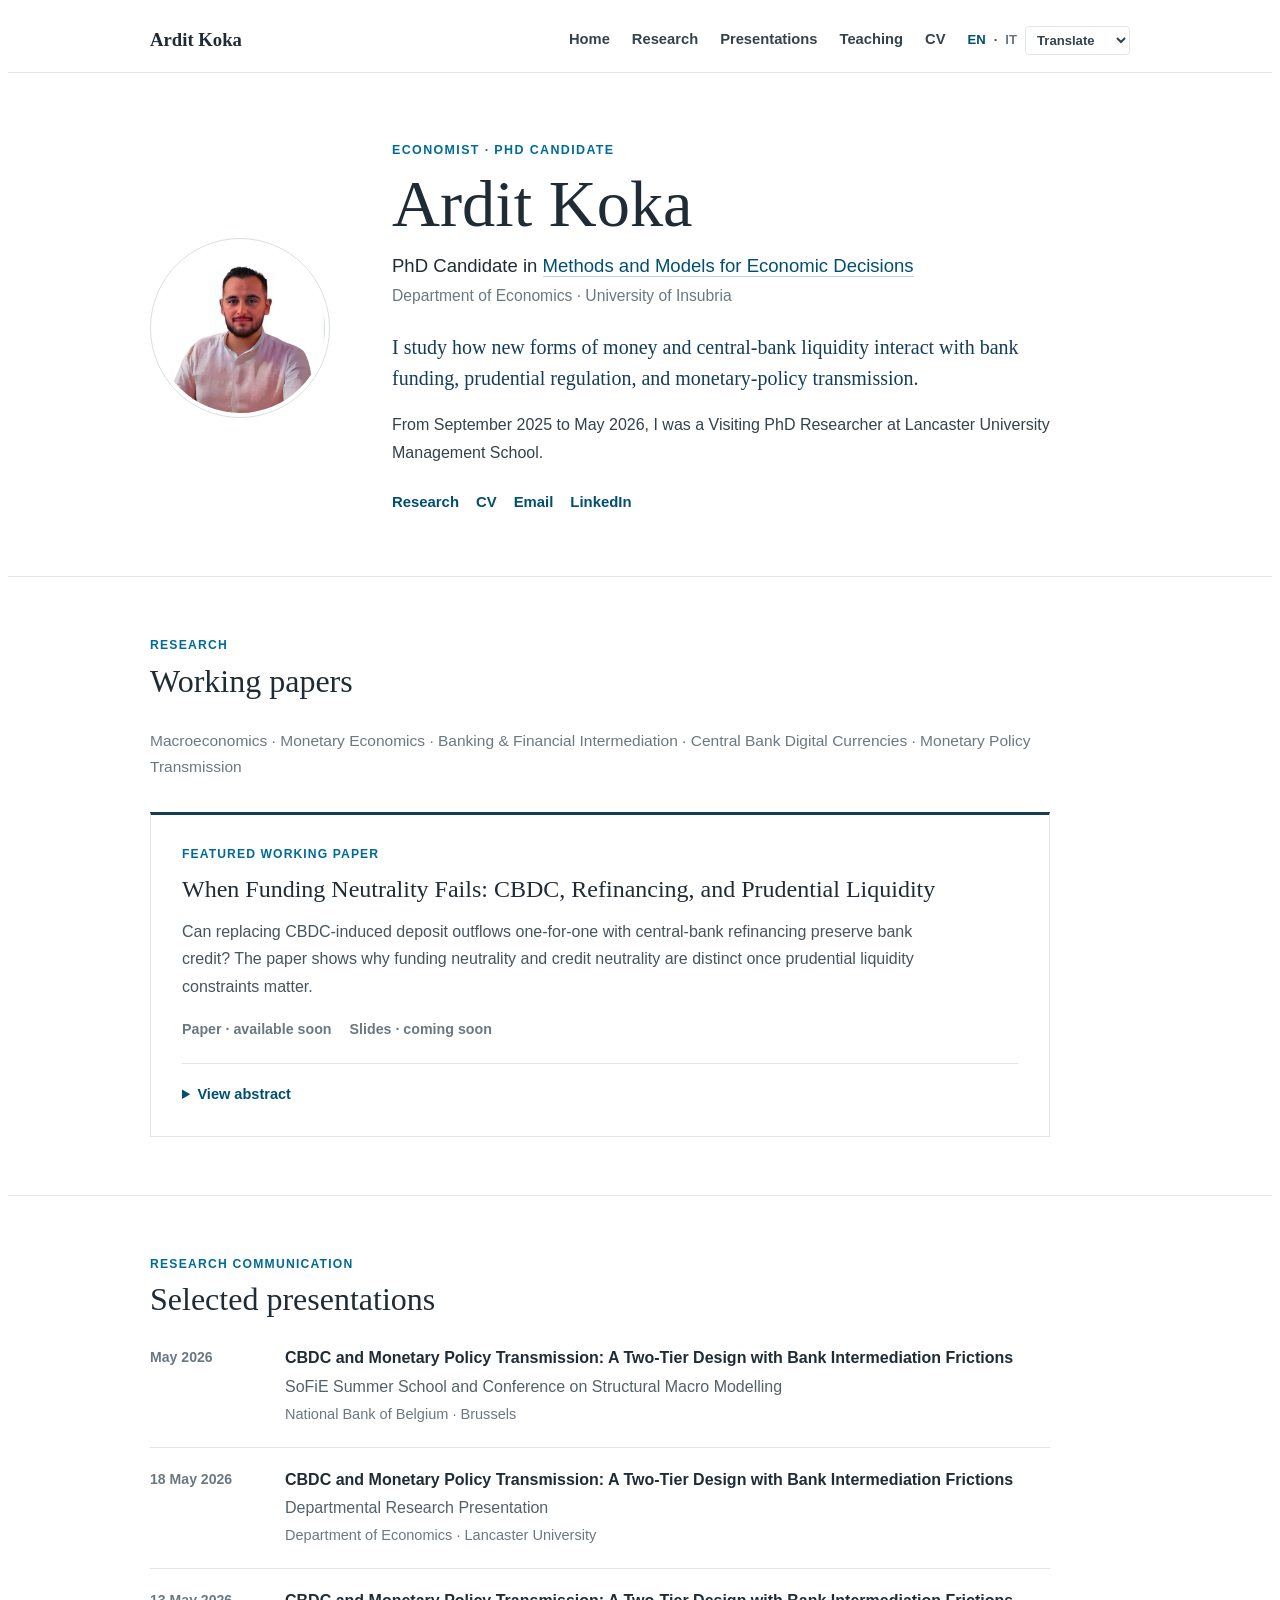
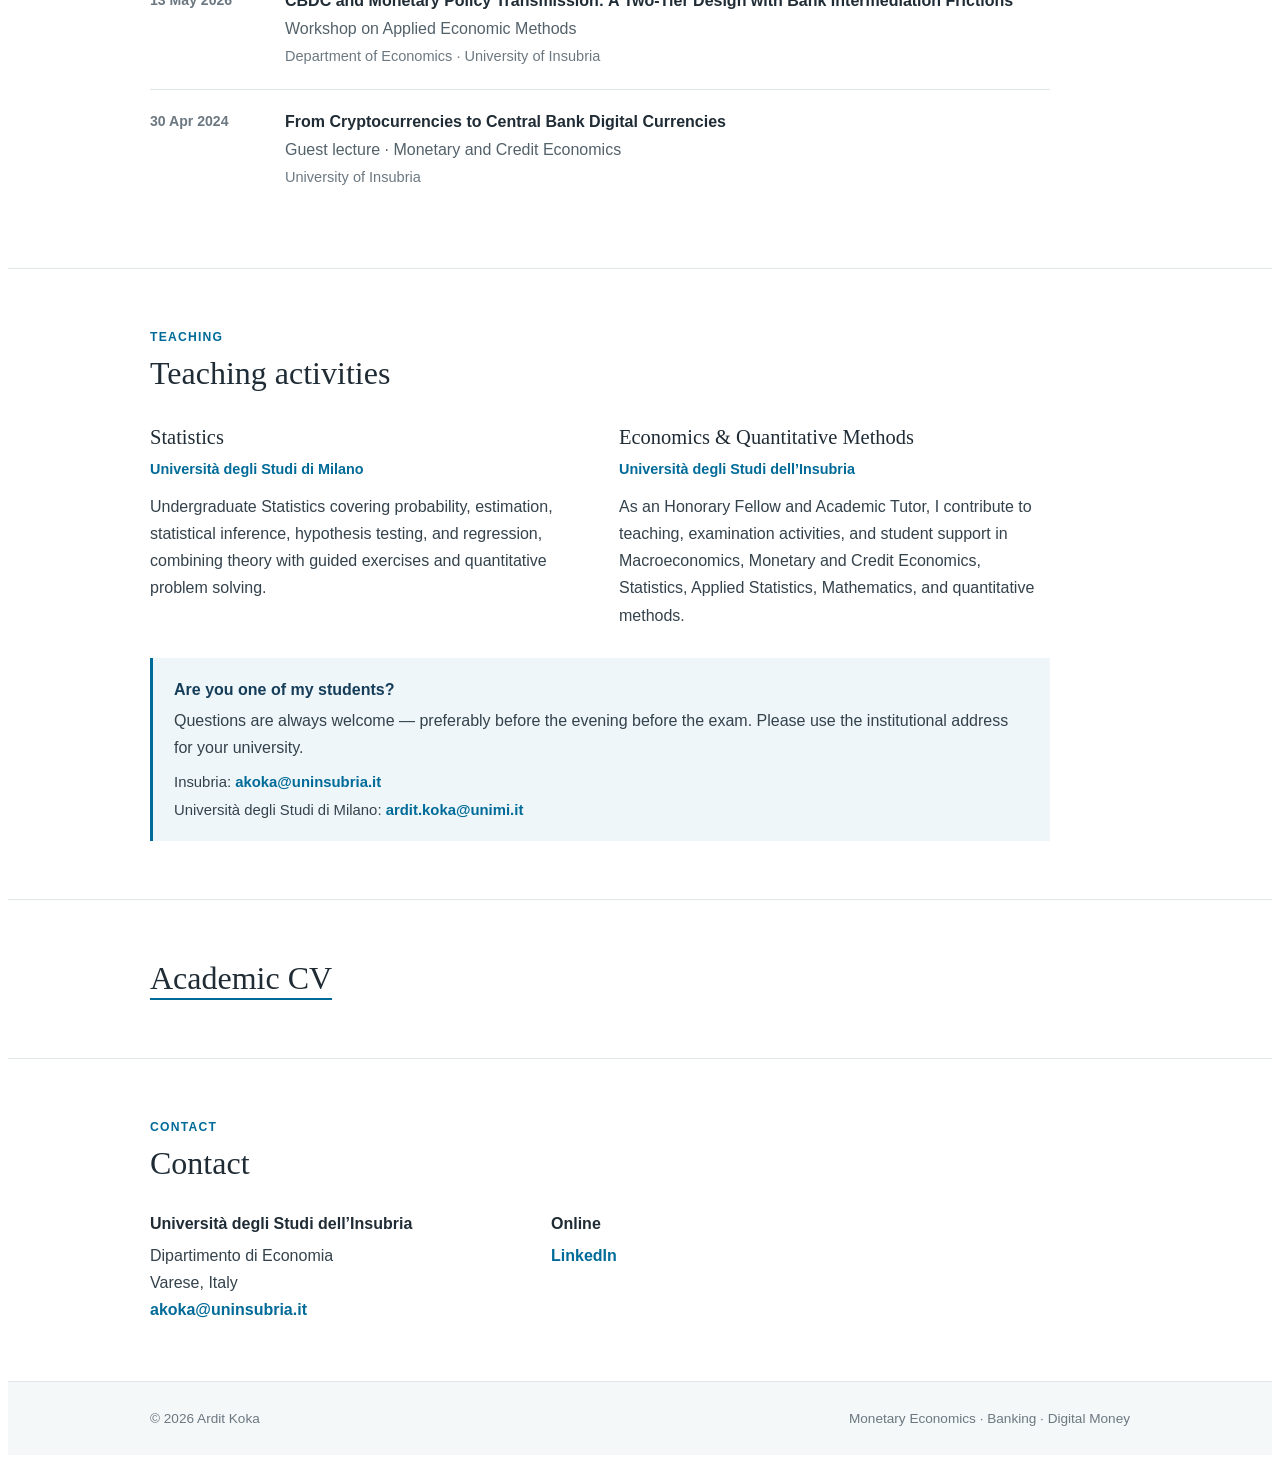
==== commit acdc3f16: "Add language selector and multilingual SEO" ====
--- a/index.html
+++ b/index.html
@@ -7,30 +7,31 @@
 <meta name="robots" content="index, follow">
 <meta name="description" content="Ardit Koka is an economist and PhD Candidate at the University of Insubria. Research in monetary economics, banking, financial intermediation, central bank digital currencies and monetary-policy transmission.">
 <link rel="canonical" href="https://arditkoka.github.io/">
-<meta property="og:title" content="Ardit Koka | Economist & PhD Candidate">
-<meta property="og:description" content="Economist and PhD Candidate at the University of Insubria researching monetary economics, banking, financial intermediation and central bank digital currencies.">
+<link rel="alternate" hreflang="en" href="https://arditkoka.github.io/">
+<link rel="alternate" hreflang="it" href="https://arditkoka.github.io/it/">
+<link rel="alternate" hreflang="x-default" href="https://arditkoka.github.io/">
+<meta property="og:title" content="Ardit Koka | Economist & PhD Candidate | University of Insubria">
+<meta property="og:description" content="Ardit Koka is an economist and PhD Candidate at the University of Insubria. Research in monetary economics, banking, financial intermediation, central bank digital currencies and monetary-policy transmission.">
 <meta property="og:type" content="profile">
 <meta property="og:url" content="https://arditkoka.github.io/">
 <meta property="og:image" content="https://arditkoka.github.io/Photo.jpeg">
 <title>Ardit Koka | Economist & PhD Candidate | University of Insubria</title>
-<style>
-.ak-site{--navy:#153d5a;--blue:#006b98;--blue-dark:#004e70;--text:#34424c;--ink:#202c35;--muted:#6c7881;--line:#e1e6e9;--soft:#f5f8f9;--blue-soft:#eef6f9;--white:#fff;width:100%;color:var(--text);background:var(--white);font-family:-apple-system,BlinkMacSystemFont,"Segoe UI",Helvetica,Arial,sans-serif;font-size:16px;line-height:1.7}.ak-site,.ak-site *{box-sizing:border-box}.ak-site a{color:var(--blue)}.ak-container{width:calc(100% - 44px);max-width:980px;margin:0 auto}.ak-nav{position:sticky;top:0;z-index:1000;background:rgba(255,255,255,.97);border-bottom:1px solid var(--line)}.ak-nav-inner{min-height:64px;display:flex;align-items:center;justify-content:space-between;gap:30px}.ak-nav-name{color:var(--ink)!important;font-family:Georgia,"Times New Roman",serif;font-size:1.17rem;font-weight:600;text-decoration:none;white-space:nowrap}.ak-nav-links{display:flex;align-items:center;gap:26px}.ak-nav-links a{color:var(--text)!important;font-size:.92rem;font-weight:600;text-decoration:none;white-space:nowrap}.ak-nav-links a:hover{color:var(--blue)!important}.ak-intro{padding:67px 0 60px;border-bottom:1px solid var(--line)}.ak-intro-grid{display:grid;grid-template-columns:190px minmax(0,1fr);gap:52px;align-items:center}.ak-photo{display:block;width:180px;height:180px;border-radius:50%;object-fit:cover;border:1px solid #d8e0e4;padding:4px;background:#fff}.ak-kicker{color:var(--blue);font-size:.78rem;font-weight:700;letter-spacing:.11em;text-transform:uppercase;margin-bottom:8px}.ak-name{margin:0;color:var(--ink);font-family:Georgia,"Times New Roman",serif;font-size:clamp(2.8rem,6vw,4.15rem);font-weight:500;line-height:1.05}.ak-position{margin-top:13px;color:var(--ink);font-size:1.16rem;line-height:1.5}.ak-position a{color:var(--blue-dark)!important;text-decoration:none;border-bottom:1px solid #b8d2df}.ak-position a:hover{color:var(--blue)!important;border-bottom-color:var(--blue)}.ak-affiliation{margin-top:3px;color:var(--muted);font-size:.98rem}.ak-research-statement{max-width:680px;margin-top:23px;font-family:Georgia,"Times New Roman",serif;color:var(--navy);font-size:1.25rem;line-height:1.55}.ak-visiting{margin-top:17px;max-width:680px;color:var(--text)}.ak-links{display:flex;flex-wrap:wrap;gap:17px;margin-top:24px}.ak-links a{color:var(--blue-dark)!important;font-size:.93rem;font-weight:650;text-decoration:none;border-bottom:1px solid transparent}.ak-links a:hover{border-bottom-color:var(--blue)}.ak-section{padding:58px 0;border-bottom:1px solid var(--line)}.ak-section-head{margin-bottom:27px}.ak-label{margin-bottom:5px;color:var(--blue);font-size:.76rem;font-weight:700;letter-spacing:.1em;text-transform:uppercase}.ak-title{margin:0;color:var(--ink);font-family:Georgia,"Times New Roman",serif;font-size:2rem;font-weight:500;line-height:1.25}.ak-fields{max-width:900px;margin-bottom:31px;color:var(--muted);font-size:.97rem}.ak-featured{max-width:900px;padding:29px 31px;border:1px solid var(--line);border-top:3px solid var(--navy);background:var(--white)}.ak-featured-label{margin-bottom:9px;color:var(--blue);font-size:.76rem;font-weight:700;letter-spacing:.09em;text-transform:uppercase}.ak-paper-title{margin:0;color:var(--ink);font-family:Georgia,"Times New Roman",serif;font-size:1.5rem;font-weight:500;line-height:1.38}.ak-paper-note{margin-top:12px;max-width:780px;color:#46545d}.ak-paper-links{display:flex;flex-wrap:wrap;gap:18px;margin-top:17px}.ak-paper-links span{color:var(--muted);font-size:.89rem;font-weight:650}.ak-abstract-details{margin-top:22px;padding-top:18px;border-top:1px solid var(--line)}.ak-abstract-details summary{width:fit-content;color:var(--blue-dark);cursor:pointer;font-size:.91rem;font-weight:700}.ak-abstract{max-width:810px;margin-top:15px;color:#46545d;text-align:justify}.ak-presentations{max-width:900px}.ak-talk{display:grid;grid-template-columns:112px minmax(0,1fr);gap:23px;padding:20px 0;border-bottom:1px solid var(--line)}.ak-talk:first-child{padding-top:0}.ak-talk:last-child{border-bottom:0}.ak-talk-date{color:var(--muted);font-size:.88rem;font-weight:600}.ak-talk-title{color:var(--ink);font-weight:650;line-height:1.45}.ak-talk-event{margin-top:3px;color:#53616a}.ak-talk-place{margin-top:2px;color:var(--muted);font-size:.91rem}.ak-teaching{display:grid;grid-template-columns:1fr 1fr;gap:38px;max-width:900px}.ak-teaching h3{margin:0;color:var(--ink);font-family:Georgia,"Times New Roman",serif;font-size:1.28rem;font-weight:500}.ak-university{margin-top:3px;margin-bottom:11px;color:var(--blue);font-size:.9rem;font-weight:650}.ak-teaching p{margin:0}.ak-student-box{max-width:900px;margin-top:29px;padding:18px 21px;background:var(--blue-soft);border-left:3px solid var(--blue)}.ak-student-title{color:var(--navy);font-weight:700}.ak-student-box p{margin:4px 0 9px}.ak-student-emails{font-size:.93rem}.ak-student-emails div+div{margin-top:2px}.ak-student-emails a{font-weight:650;text-decoration:none}.ak-cv-title-link{display:inline-block;color:var(--ink)!important;font-family:Georgia,"Times New Roman",serif;font-size:2rem;font-weight:500;line-height:1.25;text-decoration:none;border-bottom:2px solid var(--blue)}.ak-cv-title-link:hover{color:var(--blue-dark)!important}.ak-contact{display:grid;grid-template-columns:1fr 1fr;gap:42px;max-width:760px}.ak-contact-heading{margin-bottom:5px;color:var(--ink);font-weight:700}.ak-contact a{font-weight:650;text-decoration:none}.ak-footer{padding:25px 0;background:var(--soft);color:var(--muted);font-size:.85rem}.ak-footer-inner{display:flex;justify-content:space-between;gap:20px}@media(max-width:720px){.ak-container{width:calc(100% - 30px)}.ak-nav-name{display:none}.ak-nav-links{width:100%;justify-content:space-between;gap:10px;overflow-x:auto}.ak-nav-links a{font-size:.84rem}.ak-intro{padding:45px 0 42px}.ak-intro-grid{grid-template-columns:1fr;gap:26px;text-align:center}.ak-photo{width:145px;height:145px;margin:0 auto}.ak-research-statement,.ak-visiting{margin-left:auto;margin-right:auto}.ak-links{justify-content:center}.ak-section{padding:45px 0}.ak-featured{padding:23px 21px}.ak-abstract{text-align:left}.ak-talk{grid-template-columns:1fr;gap:3px}.ak-teaching{grid-template-columns:1fr;gap:28px}.ak-contact{grid-template-columns:1fr;gap:23px}.ak-footer-inner{flex-direction:column;gap:3px;text-align:center}}
-</style>
-<script type="application/ld+json">{"@context":"https://schema.org","@type":"ProfilePage","mainEntity":{"@type":"Person","name":"Ardit Koka","url":"https://arditkoka.github.io/","image":"https://arditkoka.github.io/Photo.jpeg","jobTitle":"PhD Candidate in Economics","affiliation":{"@type":"CollegeOrUniversity","name":"University of Insubria"},"sameAs":["https://it.linkedin.com/in/ardit-koka-7758941aa","https://www.lancaster.ac.uk/lums/people/ardit-koka"],"subjectOf":{"@type":"CreativeWork","name":"Ardit Koka Academic CV","url":"https://arditkoka.github.io/cv/Ardit_Koka_CV.pdf"}}}</script>
+<link rel="stylesheet" href="style.css">
+<script type="application/ld+json">{"@context":"https://schema.org","@type":"ProfilePage","url":"https://arditkoka.github.io/","inLanguage":"en","mainEntity":{"@type":"Person","name":"Ardit Koka","url":"https://arditkoka.github.io/","image":"https://arditkoka.github.io/Photo.jpeg","jobTitle":"PhD Candidate in Economics","affiliation":{"@type":"CollegeOrUniversity","name":"University of Insubria"},"sameAs":["https://it.linkedin.com/in/ardit-koka-7758941aa","https://www.lancaster.ac.uk/lums/people/ardit-koka"],"subjectOf":{"@type":"CreativeWork","name":"Ardit Koka Academic CV","url":"https://arditkoka.github.io/cv/Ardit_Koka_CV.pdf"}}}</script>
 </head>
 <body>
 <div class="ak-site">
-<nav class="ak-nav"><div class="ak-container ak-nav-inner"><a class="ak-nav-name" href="#home">Ardit Koka</a><div class="ak-nav-links"><a href="#home">Home</a><a href="#research">Research</a><a href="#presentations">Presentations</a><a href="#teaching">Teaching</a><a href="#cv">CV</a></div></div></nav>
-<header class="ak-intro" id="home"><div class="ak-container ak-intro-grid"><div><img class="ak-photo" src="Photo.jpeg" alt="Ardit Koka"></div><div><div class="ak-kicker">Economist · PhD Candidate</div><h1 class="ak-name">Ardit Koka</h1><div class="ak-position">PhD Candidate in <a href="https://www.phd.eco.uninsubria.it/methods-and-models-for-economic-decisions/phd-students/" target="_blank" rel="noopener noreferrer">Methods and Models for Economic Decisions</a></div><div class="ak-affiliation">Department of Economics · University of Insubria</div><div class="ak-research-statement">I study how new forms of money and central-bank liquidity interact with bank funding, prudential regulation, and monetary-policy transmission.</div><div class="ak-visiting">From September 2025 to May 2026, I was a Visiting PhD Researcher at Lancaster University Management School.</div><div class="ak-links"><a href="#research">Research</a><a href="#cv">CV</a><a href="mailto:akoka@uninsubria.it">Email</a><a href="https://it.linkedin.com/in/ardit-koka-7758941aa" target="_blank" rel="noopener noreferrer">LinkedIn</a></div></div></div></header>
+<nav class="ak-nav"><div class="ak-container ak-nav-inner"><a class="ak-nav-name" href="#home">Ardit Koka</a><div class="ak-nav-right"><div class="ak-nav-links"><a href="#home">Home</a><a href="#research">Research</a><a href="#presentations">Presentations</a><a href="#teaching">Teaching</a><a href="cv/Ardit_Koka_CV.pdf" target="_blank" rel="noopener noreferrer">CV</a></div><div class="ak-language"><a href="/" class="ak-active" lang="en">EN</a><span>·</span><a href="/it/" class="" lang="it">IT</a><select class="ak-language-select" aria-label="Translate this page" onchange="akTranslate(this.value, 'en')"><option value="">Translate</option><option value="sq">Shqip</option><option value="es">Español</option><option value="fr">Français</option><option value="de">Deutsch</option><option value="pt">Português</option><option value="el">Ελληνικά</option><option value="nl">Nederlands</option><option value="pl">Polski</option><option value="ro">Română</option><option value="tr">Türkçe</option></select></div></div></div></nav>
+<header class="ak-intro" id="home"><div class="ak-container ak-intro-grid"><div><img class="ak-photo" src="Photo.jpeg" alt="Ardit Koka"></div><div><div class="ak-kicker">Economist · PhD Candidate</div><h1 class="ak-name">Ardit Koka</h1><div class="ak-position">PhD Candidate in <a href="https://www.phd.eco.uninsubria.it/methods-and-models-for-economic-decisions/phd-students/" target="_blank" rel="noopener noreferrer">Methods and Models for Economic Decisions</a></div><div class="ak-affiliation">Department of Economics · University of Insubria</div><div class="ak-research-statement">I study how new forms of money and central-bank liquidity interact with bank funding, prudential regulation, and monetary-policy transmission.</div><div class="ak-visiting">From September 2025 to May 2026, I was a Visiting PhD Researcher at Lancaster University Management School.</div><div class="ak-links"><a href="#research">Research</a><a href="cv/Ardit_Koka_CV.pdf" target="_blank" rel="noopener noreferrer">CV</a><a href="mailto:akoka@uninsubria.it">Email</a><a href="https://it.linkedin.com/in/ardit-koka-7758941aa" target="_blank" rel="noopener noreferrer">LinkedIn</a></div></div></div></header>
 <main>
 <section class="ak-section" id="research"><div class="ak-container"><div class="ak-section-head"><div class="ak-label">Research</div><h2 class="ak-title">Working papers</h2></div><div class="ak-fields">Macroeconomics · Monetary Economics · Banking & Financial Intermediation · Central Bank Digital Currencies · Monetary Policy Transmission</div><article class="ak-featured"><div class="ak-featured-label">Featured working paper</div><h3 class="ak-paper-title">When Funding Neutrality Fails: CBDC, Refinancing, and Prudential Liquidity</h3><p class="ak-paper-note">Can replacing CBDC-induced deposit outflows one-for-one with central-bank refinancing preserve bank credit? The paper shows why funding neutrality and credit neutrality are distinct once prudential liquidity constraints matter.</p><div class="ak-paper-links"><span>Paper · available soon</span><span>Slides · coming soon</span></div><details class="ak-abstract-details"><summary>View abstract</summary><p class="ak-abstract">This paper studies whether central-bank refinancing can neutralise the bank-credit effects of deposit displacement caused by a capped, non-remunerated retail CBDC. I develop a nonlinear New Keynesian model with cash, bank deposits, CBDC, central-bank refinancing, marketable liquid assets, and an occasionally binding prudential-liquidity requirement. One-for-one refinancing restores the quantity of bank funding exactly, but it does not generally preserve bank credit because deposits and central-bank borrowing have different implications for prudential liquidity. The credit-minimising refinancing ratio can therefore lie above, at, or below one-for-one depending on the net liquidity transformation generated by refinancing and the persistence of liquidity stress. Quantitatively, one-for-one refinancing is nearly credit-neutral under short-lived stress when refinancing generates sufficient prudential liquidity, but remains materially non-neutral when liquidity stress persists. Moreover, the refinancing ratio that best stabilises credit need not maximise welfare. Replacing the quantity of deposits displaced by CBDC is therefore not sufficient to guarantee equivalence in bank intermediation.</p></details></article></div></section>
 <section class="ak-section" id="presentations"><div class="ak-container"><div class="ak-section-head"><div class="ak-label">Research communication</div><h2 class="ak-title">Selected presentations</h2></div><div class="ak-presentations"><div class="ak-talk"><div class="ak-talk-date">May 2026</div><div><div class="ak-talk-title">CBDC and Monetary Policy Transmission: A Two-Tier Design with Bank Intermediation Frictions</div><div class="ak-talk-event">SoFiE Summer School and Conference on Structural Macro Modelling</div><div class="ak-talk-place">National Bank of Belgium · Brussels</div></div></div><div class="ak-talk"><div class="ak-talk-date">18 May 2026</div><div><div class="ak-talk-title">CBDC and Monetary Policy Transmission: A Two-Tier Design with Bank Intermediation Frictions</div><div class="ak-talk-event">Departmental Research Presentation</div><div class="ak-talk-place">Department of Economics · Lancaster University</div></div></div><div class="ak-talk"><div class="ak-talk-date">13 May 2026</div><div><div class="ak-talk-title">CBDC and Monetary Policy Transmission: A Two-Tier Design with Bank Intermediation Frictions</div><div class="ak-talk-event">Workshop on Applied Economic Methods</div><div class="ak-talk-place">Department of Economics · University of Insubria</div></div></div><div class="ak-talk"><div class="ak-talk-date">30 Apr 2024</div><div><div class="ak-talk-title">From Cryptocurrencies to Central Bank Digital Currencies</div><div class="ak-talk-event">Guest lecture · Monetary and Credit Economics</div><div class="ak-talk-place">University of Insubria</div></div></div></div></div></section>
-<section class="ak-section" id="teaching"><div class="ak-container"><div class="ak-section-head"><div class="ak-label">Teaching</div><h2 class="ak-title">Teaching activities</h2></div><div class="ak-teaching"><div><h3>Statistics</h3><div class="ak-university">Università degli Studi di Milano</div><p>Undergraduate Statistics covering probability, estimation, statistical inference, hypothesis testing, and regression, combining theory with guided exercises and quantitative problem solving.</p></div><div><h3>Economics & Quantitative Methods</h3><div class="ak-university">University of Insubria</div><p>As an Honorary Fellow and Academic Tutor, I contribute to teaching, examination activities, and student support in Macroeconomics, Monetary and Credit Economics, Statistics, Applied Statistics, Mathematics, and quantitative methods.</p></div></div><div class="ak-student-box"><div class="ak-student-title">Are you one of my students?</div><p>Questions are always welcome — preferably before the evening before the exam. Please use the institutional address for your university.</p><div class="ak-student-emails"><div>Insubria: <a href="mailto:akoka@uninsubria.it">akoka@uninsubria.it</a></div><div>University of Milan: <a href="mailto:ardit.koka@unimi.it">ardit.koka@unimi.it</a></div></div></div></div></section>
+<section class="ak-section" id="teaching"><div class="ak-container"><div class="ak-section-head"><div class="ak-label">Teaching</div><h2 class="ak-title">Teaching activities</h2></div><div class="ak-teaching"><div><h3>Statistics</h3><div class="ak-university">Università degli Studi di Milano</div><p>Undergraduate Statistics covering probability, estimation, statistical inference, hypothesis testing, and regression, combining theory with guided exercises and quantitative problem solving.</p></div><div><h3>Economics & Quantitative Methods</h3><div class="ak-university">Università degli Studi dell’Insubria</div><p>As an Honorary Fellow and Academic Tutor, I contribute to teaching, examination activities, and student support in Macroeconomics, Monetary and Credit Economics, Statistics, Applied Statistics, Mathematics, and quantitative methods.</p></div></div><div class="ak-student-box"><div class="ak-student-title">Are you one of my students?</div><p>Questions are always welcome — preferably before the evening before the exam. Please use the institutional address for your university.</p><div class="ak-student-emails"><div>Insubria: <a href="mailto:akoka@uninsubria.it">akoka@uninsubria.it</a></div><div>Università degli Studi di Milano: <a href="mailto:ardit.koka@unimi.it">ardit.koka@unimi.it</a></div></div></div></div></section>
 <section class="ak-section" id="cv"><div class="ak-container"><a class="ak-cv-title-link" href="cv/Ardit_Koka_CV.pdf" target="_blank" rel="noopener noreferrer">Academic CV</a></div></section>
-<section class="ak-section"><div class="ak-container"><div class="ak-section-head"><div class="ak-label">Contact</div><h2 class="ak-title">Contact</h2></div><div class="ak-contact"><div><div class="ak-contact-heading">University of Insubria</div>Department of Economics<br>Varese, Italy<br><a href="mailto:akoka@uninsubria.it">akoka@uninsubria.it</a></div><div><div class="ak-contact-heading">Online</div><a href="https://it.linkedin.com/in/ardit-koka-7758941aa" target="_blank" rel="noopener noreferrer">LinkedIn</a></div></div></div></section>
+<section class="ak-section"><div class="ak-container"><div class="ak-section-head"><div class="ak-label">Contact</div><h2 class="ak-title">Contact</h2></div><div class="ak-contact"><div><div class="ak-contact-heading">Università degli Studi dell’Insubria</div>Dipartimento di Economia<br>Varese, Italy<br><a href="mailto:akoka@uninsubria.it">akoka@uninsubria.it</a></div><div><div class="ak-contact-heading">Online</div><a href="https://it.linkedin.com/in/ardit-koka-7758941aa" target="_blank" rel="noopener noreferrer">LinkedIn</a></div></div></div></section>
 </main>
 <footer class="ak-footer"><div class="ak-container ak-footer-inner"><div>© <span id="ak-year"></span> Ardit Koka</div><div>Monetary Economics · Banking · Digital Money</div></div></footer>
 </div>
-<script>document.getElementById("ak-year").textContent=new Date().getFullYear();</script>
+<script src="translate.js"></script>
 </body>
 </html>
--- a/style.css
+++ b/style.css
@@ -0,0 +1 @@
+.ak-site{--navy:#153d5a;--blue:#006b98;--blue-dark:#004e70;--text:#34424c;--ink:#202c35;--muted:#6c7881;--line:#e1e6e9;--soft:#f5f8f9;--blue-soft:#eef6f9;--white:#fff;width:100%;color:var(--text);background:var(--white);font-family:-apple-system,BlinkMacSystemFont,"Segoe UI",Helvetica,Arial,sans-serif;font-size:16px;line-height:1.7}.ak-site,.ak-site *{box-sizing:border-box}.ak-site a{color:var(--blue)}.ak-container{width:calc(100% - 44px);max-width:980px;margin:0 auto}.ak-nav{position:sticky;top:0;z-index:1000;background:rgba(255,255,255,.97);border-bottom:1px solid var(--line)}.ak-nav-inner{min-height:64px;display:flex;align-items:center;justify-content:space-between;gap:24px}.ak-nav-name{color:var(--ink)!important;font-family:Georgia,"Times New Roman",serif;font-size:1.17rem;font-weight:600;text-decoration:none;white-space:nowrap}.ak-nav-right{display:flex;align-items:center;gap:22px}.ak-nav-links{display:flex;align-items:center;gap:22px}.ak-nav-links a{color:var(--text)!important;font-size:.92rem;font-weight:600;text-decoration:none;white-space:nowrap}.ak-nav-links a:hover{color:var(--blue)!important}.ak-language{display:flex;align-items:center;gap:8px;font-size:.82rem;font-weight:700;white-space:nowrap}.ak-language>a{color:var(--muted)!important;text-decoration:none}.ak-language>a.ak-active,.ak-language>a:hover{color:var(--blue-dark)!important}.ak-language-select{border:1px solid var(--line);background:#fff;color:var(--text);font:inherit;padding:5px 7px;border-radius:4px;cursor:pointer;max-width:105px}.ak-intro{padding:67px 0 60px;border-bottom:1px solid var(--line)}.ak-intro-grid{display:grid;grid-template-columns:190px minmax(0,1fr);gap:52px;align-items:center}.ak-photo{display:block;width:180px;height:180px;border-radius:50%;object-fit:cover;border:1px solid #d8e0e4;padding:4px;background:#fff}.ak-kicker{color:var(--blue);font-size:.78rem;font-weight:700;letter-spacing:.11em;text-transform:uppercase;margin-bottom:8px}.ak-name{margin:0;color:var(--ink);font-family:Georgia,"Times New Roman",serif;font-size:clamp(2.8rem,6vw,4.15rem);font-weight:500;line-height:1.05}.ak-position{margin-top:13px;color:var(--ink);font-size:1.16rem;line-height:1.5}.ak-position a{color:var(--blue-dark)!important;text-decoration:none;border-bottom:1px solid #b8d2df}.ak-position a:hover{color:var(--blue)!important;border-bottom-color:var(--blue)}.ak-affiliation{margin-top:3px;color:var(--muted);font-size:.98rem}.ak-research-statement{max-width:680px;margin-top:23px;font-family:Georgia,"Times New Roman",serif;color:var(--navy);font-size:1.25rem;line-height:1.55}.ak-visiting{margin-top:17px;max-width:680px;color:var(--text)}.ak-links{display:flex;flex-wrap:wrap;gap:17px;margin-top:24px}.ak-links a{color:var(--blue-dark)!important;font-size:.93rem;font-weight:650;text-decoration:none;border-bottom:1px solid transparent}.ak-links a:hover{border-bottom-color:var(--blue)}.ak-section{padding:58px 0;border-bottom:1px solid var(--line)}.ak-section-head{margin-bottom:27px}.ak-label{margin-bottom:5px;color:var(--blue);font-size:.76rem;font-weight:700;letter-spacing:.1em;text-transform:uppercase}.ak-title{margin:0;color:var(--ink);font-family:Georgia,"Times New Roman",serif;font-size:2rem;font-weight:500;line-height:1.25}.ak-fields{max-width:900px;margin-bottom:31px;color:var(--muted);font-size:.97rem}.ak-featured{max-width:900px;padding:29px 31px;border:1px solid var(--line);border-top:3px solid var(--navy);background:var(--white)}.ak-featured-label{margin-bottom:9px;color:var(--blue);font-size:.76rem;font-weight:700;letter-spacing:.09em;text-transform:uppercase}.ak-paper-title{margin:0;color:var(--ink);font-family:Georgia,"Times New Roman",serif;font-size:1.5rem;font-weight:500;line-height:1.38}.ak-paper-note{margin-top:12px;max-width:780px;color:#46545d}.ak-paper-links{display:flex;flex-wrap:wrap;gap:18px;margin-top:17px}.ak-paper-links span{color:var(--muted);font-size:.89rem;font-weight:650}.ak-abstract-details{margin-top:22px;padding-top:18px;border-top:1px solid var(--line)}.ak-abstract-details summary{width:fit-content;color:var(--blue-dark);cursor:pointer;font-size:.91rem;font-weight:700}.ak-abstract{max-width:810px;margin-top:15px;color:#46545d;text-align:justify}.ak-presentations{max-width:900px}.ak-talk{display:grid;grid-template-columns:112px minmax(0,1fr);gap:23px;padding:20px 0;border-bottom:1px solid var(--line)}.ak-talk:first-child{padding-top:0}.ak-talk:last-child{border-bottom:0}.ak-talk-date{color:var(--muted);font-size:.88rem;font-weight:600}.ak-talk-title{color:var(--ink);font-weight:650;line-height:1.45}.ak-talk-event{margin-top:3px;color:#53616a}.ak-talk-place{margin-top:2px;color:var(--muted);font-size:.91rem}.ak-teaching{display:grid;grid-template-columns:1fr 1fr;gap:38px;max-width:900px}.ak-teaching h3{margin:0;color:var(--ink);font-family:Georgia,"Times New Roman",serif;font-size:1.28rem;font-weight:500}.ak-university{margin-top:3px;margin-bottom:11px;color:var(--blue);font-size:.9rem;font-weight:650}.ak-teaching p{margin:0}.ak-student-box{max-width:900px;margin-top:29px;padding:18px 21px;background:var(--blue-soft);border-left:3px solid var(--blue)}.ak-student-title{color:var(--navy);font-weight:700}.ak-student-box p{margin:4px 0 9px}.ak-student-emails{font-size:.93rem}.ak-student-emails div+div{margin-top:2px}.ak-student-emails a{font-weight:650;text-decoration:none}.ak-cv-title-link{display:inline-block;color:var(--ink)!important;font-family:Georgia,"Times New Roman",serif;font-size:2rem;font-weight:500;line-height:1.25;text-decoration:none;border-bottom:2px solid var(--blue)}.ak-cv-title-link:hover{color:var(--blue-dark)!important}.ak-contact{display:grid;grid-template-columns:1fr 1fr;gap:42px;max-width:760px}.ak-contact-heading{margin-bottom:5px;color:var(--ink);font-weight:700}.ak-contact a{font-weight:650;text-decoration:none}.ak-footer{padding:25px 0;background:var(--soft);color:var(--muted);font-size:.85rem}.ak-footer-inner{display:flex;justify-content:space-between;gap:20px}@media(max-width:900px){.ak-nav-inner{align-items:flex-start;padding:10px 0;flex-direction:column;gap:8px}.ak-nav-right{width:100%;justify-content:space-between;gap:12px}.ak-nav-links{gap:14px;overflow-x:auto}.ak-nav-links a{font-size:.84rem}.ak-language{margin-left:auto}}@media(max-width:720px){.ak-container{width:calc(100% - 30px)}.ak-nav-name{display:none}.ak-nav-right{flex-direction:column;align-items:stretch}.ak-nav-links{width:100%;justify-content:space-between}.ak-language{margin-left:0;justify-content:flex-end}.ak-intro{padding:45px 0 42px}.ak-intro-grid{grid-template-columns:1fr;gap:26px;text-align:center}.ak-photo{width:145px;height:145px;margin:0 auto}.ak-research-statement,.ak-visiting{margin-left:auto;margin-right:auto}.ak-links{justify-content:center}.ak-section{padding:45px 0}.ak-featured{padding:23px 21px}.ak-abstract{text-align:left}.ak-talk{grid-template-columns:1fr;gap:3px}.ak-teaching{grid-template-columns:1fr;gap:28px}.ak-contact{grid-template-columns:1fr;gap:23px}.ak-footer-inner{flex-direction:column;gap:3px;text-align:center}}
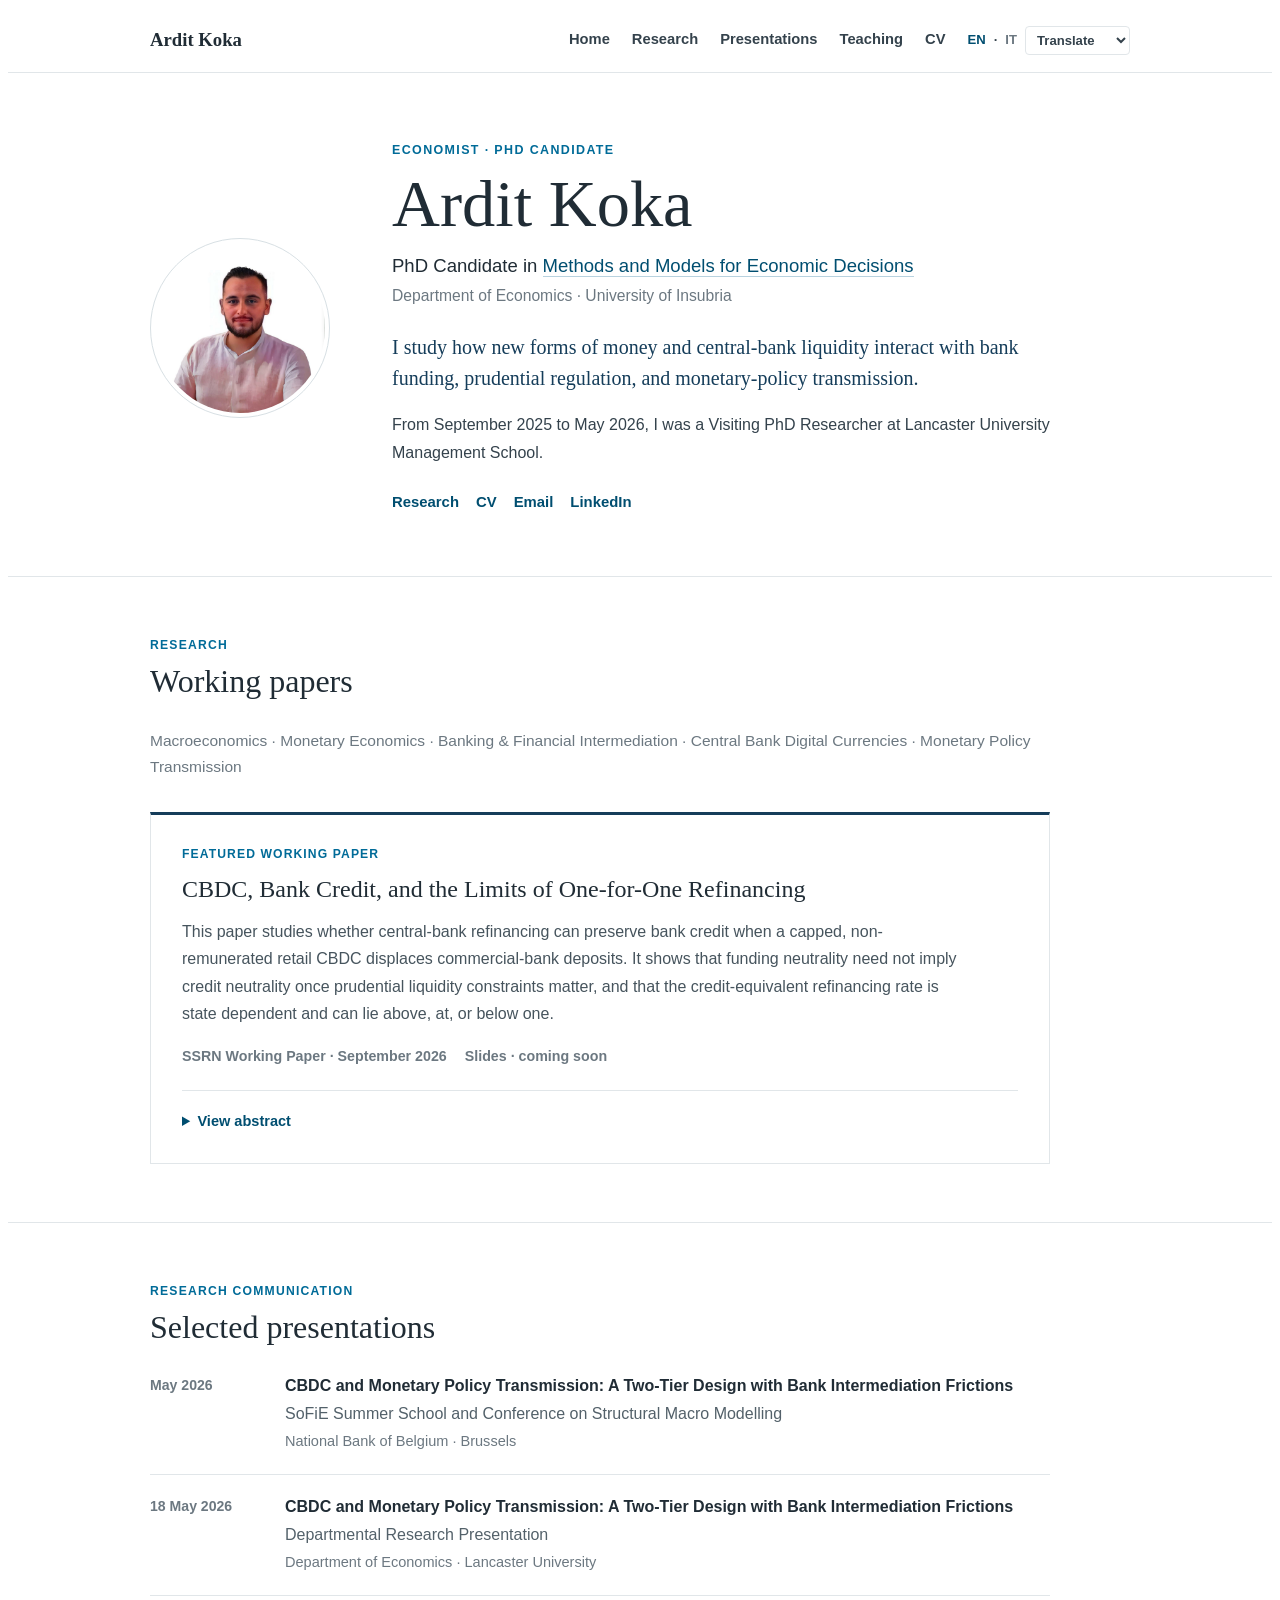
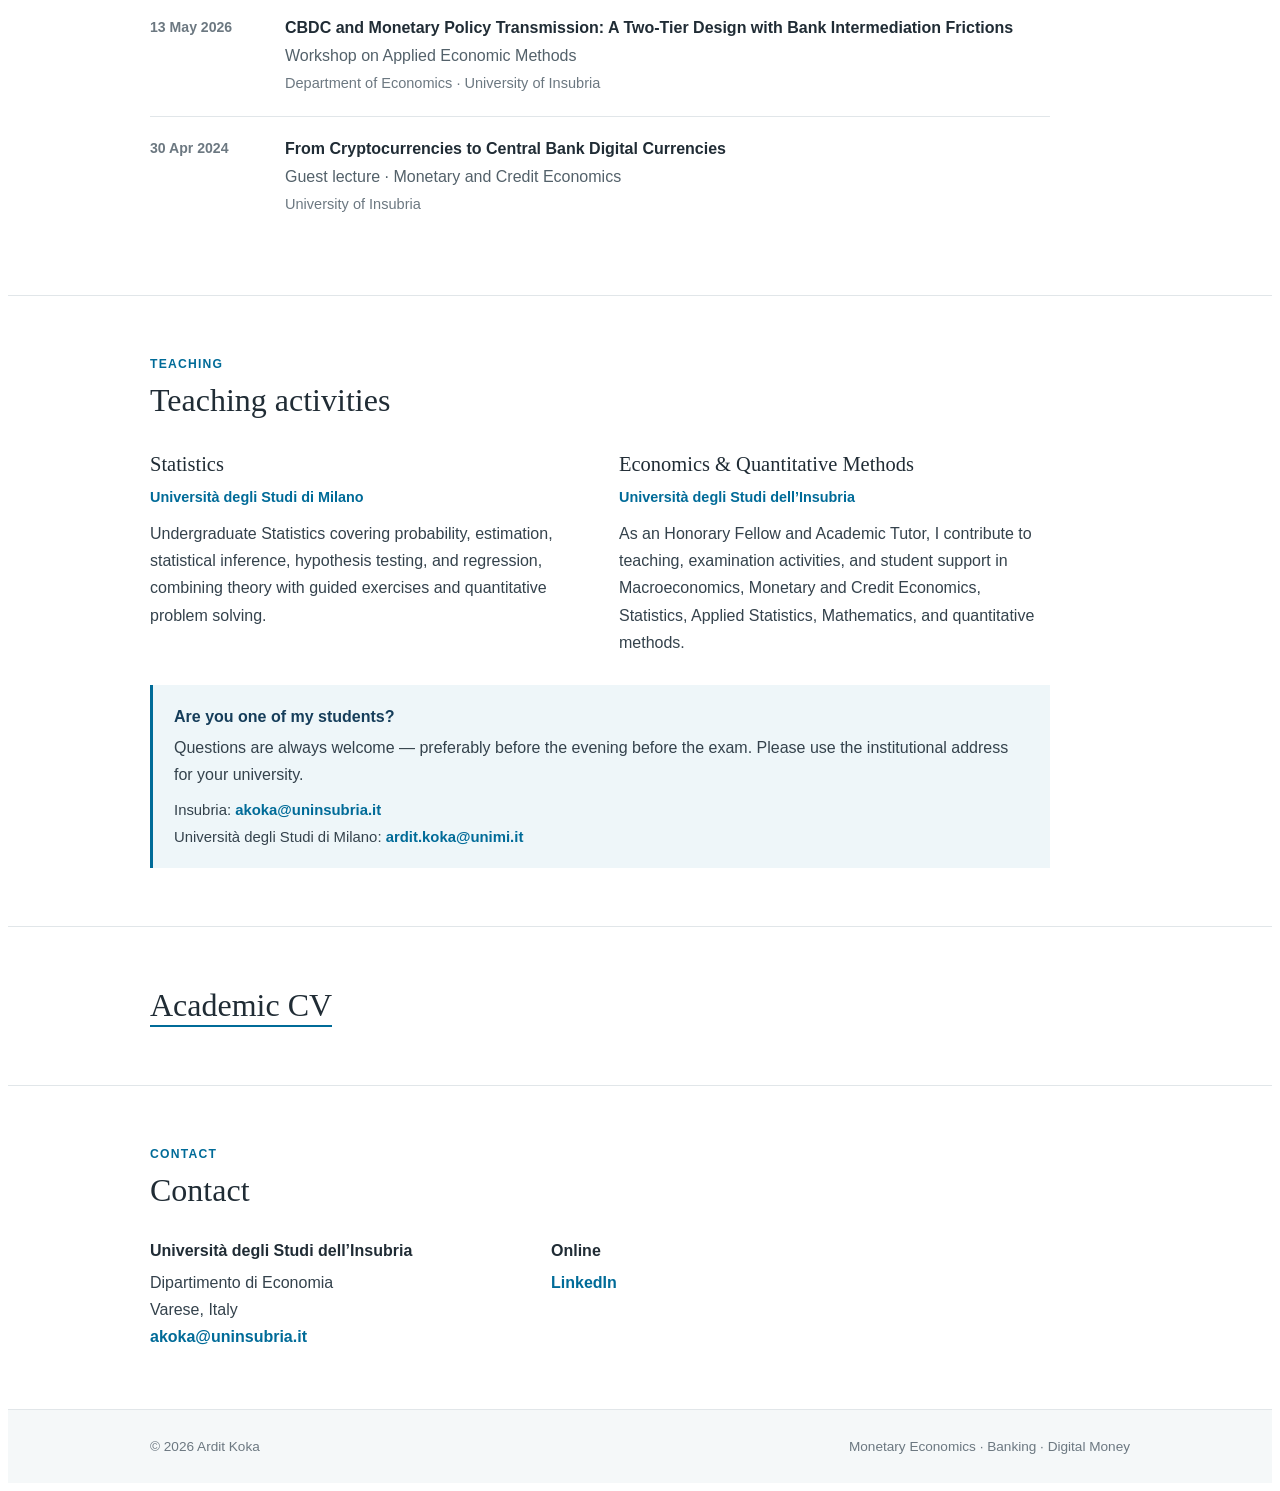
==== commit 7928a56f: "Update working paper with SSRN publication status" ====
--- a/index.html
+++ b/index.html
@@ -24,7 +24,7 @@
 <nav class="ak-nav"><div class="ak-container ak-nav-inner"><a class="ak-nav-name" href="#home">Ardit Koka</a><div class="ak-nav-right"><div class="ak-nav-links"><a href="#home">Home</a><a href="#research">Research</a><a href="#presentations">Presentations</a><a href="#teaching">Teaching</a><a href="cv/Ardit_Koka_CV.pdf" target="_blank" rel="noopener noreferrer">CV</a></div><div class="ak-language"><a href="/" class="ak-active" lang="en">EN</a><span>·</span><a href="/it/" class="" lang="it">IT</a><select class="ak-language-select" aria-label="Translate this page" onchange="akTranslate(this.value, 'en')"><option value="">Translate</option><option value="sq">Shqip</option><option value="es">Español</option><option value="fr">Français</option><option value="de">Deutsch</option><option value="pt">Português</option><option value="el">Ελληνικά</option><option value="nl">Nederlands</option><option value="pl">Polski</option><option value="ro">Română</option><option value="tr">Türkçe</option></select></div></div></div></nav>
 <header class="ak-intro" id="home"><div class="ak-container ak-intro-grid"><div><img class="ak-photo" src="Photo.jpeg" alt="Ardit Koka"></div><div><div class="ak-kicker">Economist · PhD Candidate</div><h1 class="ak-name">Ardit Koka</h1><div class="ak-position">PhD Candidate in <a href="https://www.phd.eco.uninsubria.it/methods-and-models-for-economic-decisions/phd-students/" target="_blank" rel="noopener noreferrer">Methods and Models for Economic Decisions</a></div><div class="ak-affiliation">Department of Economics · University of Insubria</div><div class="ak-research-statement">I study how new forms of money and central-bank liquidity interact with bank funding, prudential regulation, and monetary-policy transmission.</div><div class="ak-visiting">From September 2025 to May 2026, I was a Visiting PhD Researcher at Lancaster University Management School.</div><div class="ak-links"><a href="#research">Research</a><a href="cv/Ardit_Koka_CV.pdf" target="_blank" rel="noopener noreferrer">CV</a><a href="mailto:akoka@uninsubria.it">Email</a><a href="https://it.linkedin.com/in/ardit-koka-7758941aa" target="_blank" rel="noopener noreferrer">LinkedIn</a></div></div></div></header>
 <main>
-<section class="ak-section" id="research"><div class="ak-container"><div class="ak-section-head"><div class="ak-label">Research</div><h2 class="ak-title">Working papers</h2></div><div class="ak-fields">Macroeconomics · Monetary Economics · Banking & Financial Intermediation · Central Bank Digital Currencies · Monetary Policy Transmission</div><article class="ak-featured"><div class="ak-featured-label">Featured working paper</div><h3 class="ak-paper-title">When Funding Neutrality Fails: CBDC, Refinancing, and Prudential Liquidity</h3><p class="ak-paper-note">Can replacing CBDC-induced deposit outflows one-for-one with central-bank refinancing preserve bank credit? The paper shows why funding neutrality and credit neutrality are distinct once prudential liquidity constraints matter.</p><div class="ak-paper-links"><span>Paper · available soon</span><span>Slides · coming soon</span></div><details class="ak-abstract-details"><summary>View abstract</summary><p class="ak-abstract">This paper studies whether central-bank refinancing can neutralise the bank-credit effects of deposit displacement caused by a capped, non-remunerated retail CBDC. I develop a nonlinear New Keynesian model with cash, bank deposits, CBDC, central-bank refinancing, marketable liquid assets, and an occasionally binding prudential-liquidity requirement. One-for-one refinancing restores the quantity of bank funding exactly, but it does not generally preserve bank credit because deposits and central-bank borrowing have different implications for prudential liquidity. The credit-minimising refinancing ratio can therefore lie above, at, or below one-for-one depending on the net liquidity transformation generated by refinancing and the persistence of liquidity stress. Quantitatively, one-for-one refinancing is nearly credit-neutral under short-lived stress when refinancing generates sufficient prudential liquidity, but remains materially non-neutral when liquidity stress persists. Moreover, the refinancing ratio that best stabilises credit need not maximise welfare. Replacing the quantity of deposits displaced by CBDC is therefore not sufficient to guarantee equivalence in bank intermediation.</p></details></article></div></section>
+<section class="ak-section" id="research"><div class="ak-container"><div class="ak-section-head"><div class="ak-label">Research</div><h2 class="ak-title">Working papers</h2></div><div class="ak-fields">Macroeconomics · Monetary Economics · Banking & Financial Intermediation · Central Bank Digital Currencies · Monetary Policy Transmission</div><article class="ak-featured"><div class="ak-featured-label">Featured working paper</div><h3 class="ak-paper-title">CBDC, Bank Credit, and the Limits of One-for-One Refinancing</h3><p class="ak-paper-note">This paper studies whether central-bank refinancing can preserve bank credit when a capped, non-remunerated retail CBDC displaces commercial-bank deposits. It shows that funding neutrality need not imply credit neutrality once prudential liquidity constraints matter, and that the credit-equivalent refinancing rate is state dependent and can lie above, at, or below one.</p><div class="ak-paper-links"><span>SSRN Working Paper · September 2026</span><span>Slides · coming soon</span></div><details class="ak-abstract-details"><summary>View abstract</summary><p class="ak-abstract">This paper studies whether central-bank refinancing can neutralise the bank-credit effects of deposit displacement caused by a capped, non-remunerated retail CBDC. I develop a nonlinear New Keynesian model with cash, bank deposits, CBDC, central-bank refinancing, marketable liquid assets, and an occasionally binding prudential-liquidity requirement. One-for-one refinancing restores the quantity of bank funding exactly, but it does not generally preserve bank credit because deposits and central-bank borrowing have different implications for prudential liquidity. The credit-minimising refinancing ratio can therefore lie above, at, or below one-for-one depending on the net liquidity transformation generated by refinancing and the persistence of liquidity stress. Quantitatively, one-for-one refinancing is nearly credit-neutral under short-lived stress when refinancing generates sufficient prudential liquidity, but remains materially non-neutral when liquidity stress persists. Moreover, the refinancing ratio that best stabilises credit need not maximise welfare. Replacing the quantity of deposits displaced by CBDC is therefore not sufficient to guarantee equivalence in bank intermediation.</p></details></article></div></section>
 <section class="ak-section" id="presentations"><div class="ak-container"><div class="ak-section-head"><div class="ak-label">Research communication</div><h2 class="ak-title">Selected presentations</h2></div><div class="ak-presentations"><div class="ak-talk"><div class="ak-talk-date">May 2026</div><div><div class="ak-talk-title">CBDC and Monetary Policy Transmission: A Two-Tier Design with Bank Intermediation Frictions</div><div class="ak-talk-event">SoFiE Summer School and Conference on Structural Macro Modelling</div><div class="ak-talk-place">National Bank of Belgium · Brussels</div></div></div><div class="ak-talk"><div class="ak-talk-date">18 May 2026</div><div><div class="ak-talk-title">CBDC and Monetary Policy Transmission: A Two-Tier Design with Bank Intermediation Frictions</div><div class="ak-talk-event">Departmental Research Presentation</div><div class="ak-talk-place">Department of Economics · Lancaster University</div></div></div><div class="ak-talk"><div class="ak-talk-date">13 May 2026</div><div><div class="ak-talk-title">CBDC and Monetary Policy Transmission: A Two-Tier Design with Bank Intermediation Frictions</div><div class="ak-talk-event">Workshop on Applied Economic Methods</div><div class="ak-talk-place">Department of Economics · University of Insubria</div></div></div><div class="ak-talk"><div class="ak-talk-date">30 Apr 2024</div><div><div class="ak-talk-title">From Cryptocurrencies to Central Bank Digital Currencies</div><div class="ak-talk-event">Guest lecture · Monetary and Credit Economics</div><div class="ak-talk-place">University of Insubria</div></div></div></div></div></section>
 <section class="ak-section" id="teaching"><div class="ak-container"><div class="ak-section-head"><div class="ak-label">Teaching</div><h2 class="ak-title">Teaching activities</h2></div><div class="ak-teaching"><div><h3>Statistics</h3><div class="ak-university">Università degli Studi di Milano</div><p>Undergraduate Statistics covering probability, estimation, statistical inference, hypothesis testing, and regression, combining theory with guided exercises and quantitative problem solving.</p></div><div><h3>Economics & Quantitative Methods</h3><div class="ak-university">Università degli Studi dell’Insubria</div><p>As an Honorary Fellow and Academic Tutor, I contribute to teaching, examination activities, and student support in Macroeconomics, Monetary and Credit Economics, Statistics, Applied Statistics, Mathematics, and quantitative methods.</p></div></div><div class="ak-student-box"><div class="ak-student-title">Are you one of my students?</div><p>Questions are always welcome — preferably before the evening before the exam. Please use the institutional address for your university.</p><div class="ak-student-emails"><div>Insubria: <a href="mailto:akoka@uninsubria.it">akoka@uninsubria.it</a></div><div>Università degli Studi di Milano: <a href="mailto:ardit.koka@unimi.it">ardit.koka@unimi.it</a></div></div></div></div></section>
 <section class="ak-section" id="cv"><div class="ak-container"><a class="ak-cv-title-link" href="cv/Ardit_Koka_CV.pdf" target="_blank" rel="noopener noreferrer">Academic CV</a></div></section>
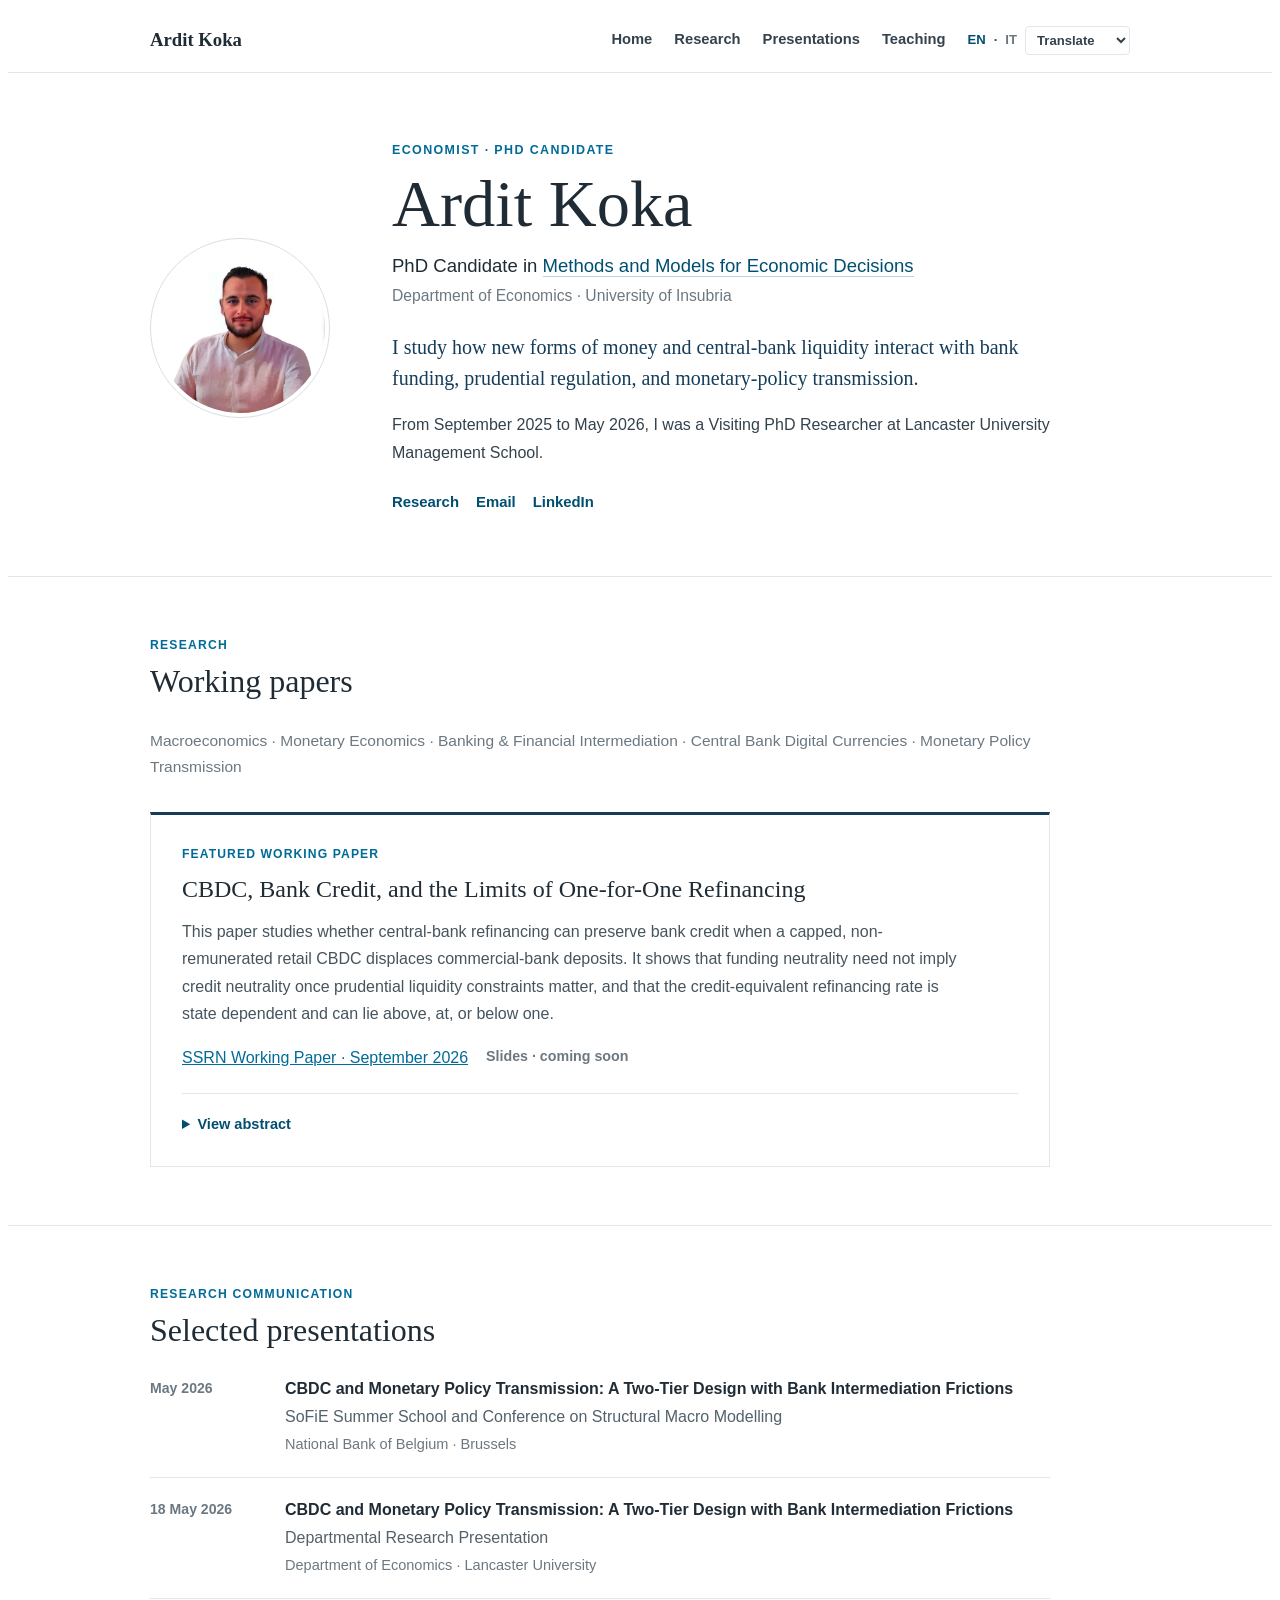
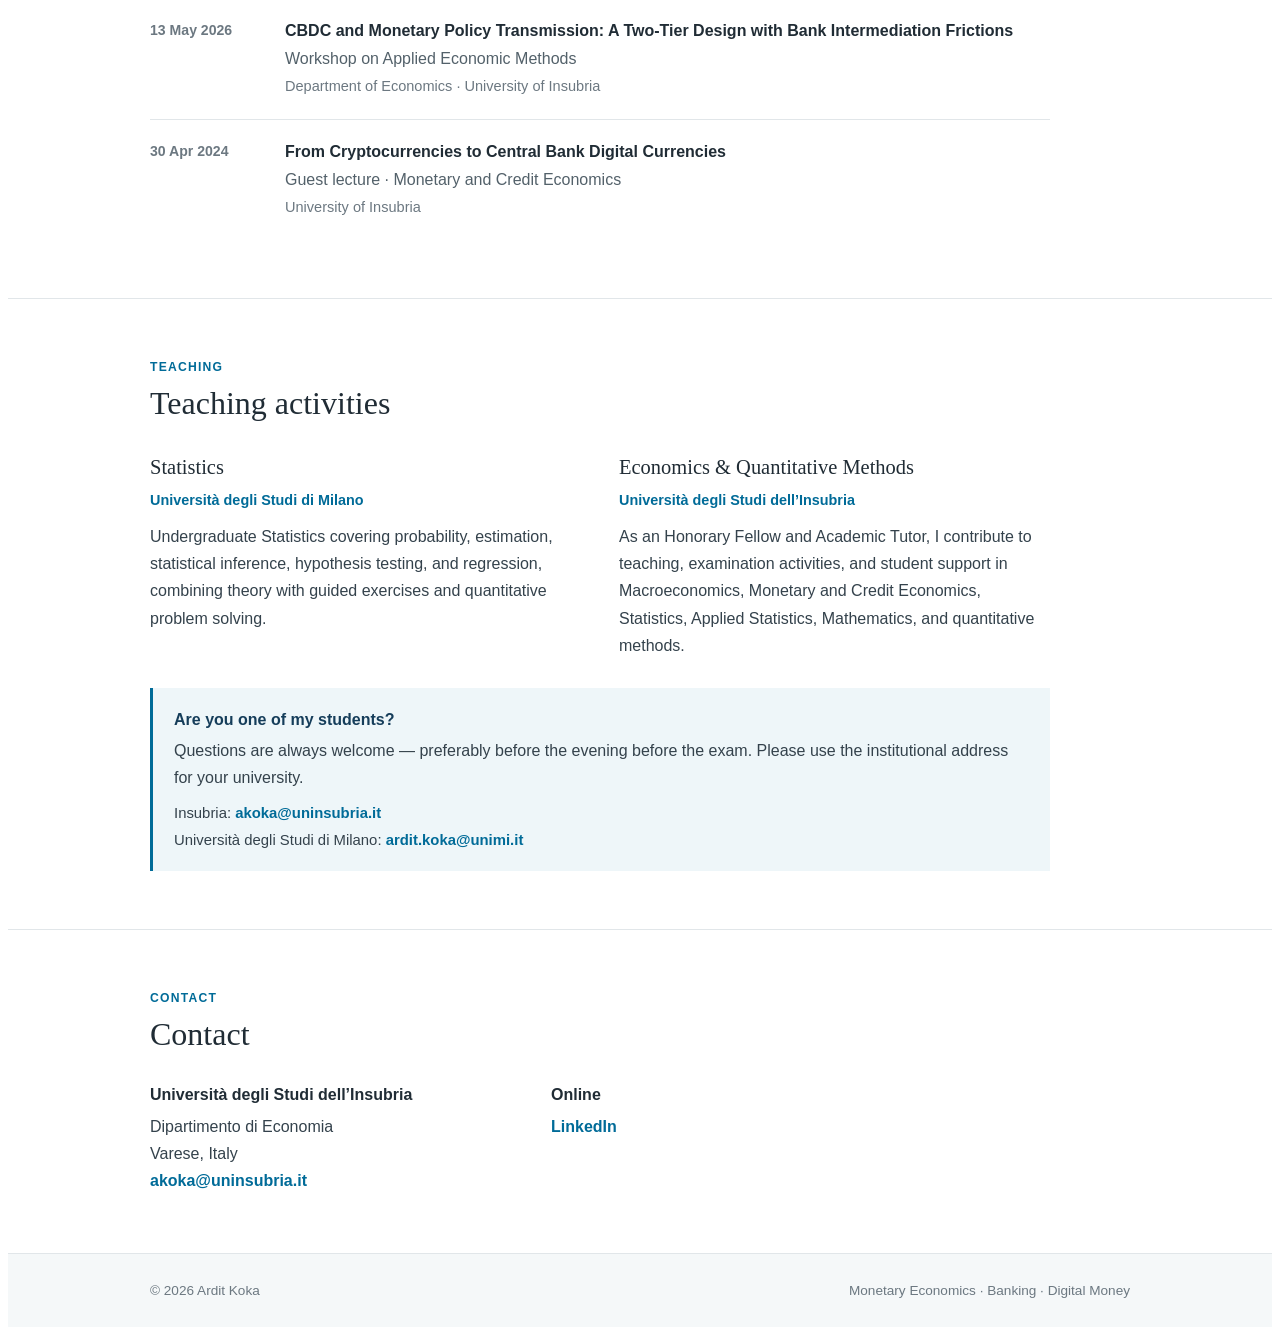
==== commit 08320986: "Link SSRN paper and hide CV from website" ====
--- a/index.html
+++ b/index.html
@@ -17,17 +17,16 @@
 <meta property="og:image" content="https://arditkoka.github.io/Photo.jpeg">
 <title>Ardit Koka | Economist & PhD Candidate | University of Insubria</title>
 <link rel="stylesheet" href="style.css">
-<script type="application/ld+json">{"@context":"https://schema.org","@type":"ProfilePage","url":"https://arditkoka.github.io/","inLanguage":"en","mainEntity":{"@type":"Person","name":"Ardit Koka","url":"https://arditkoka.github.io/","image":"https://arditkoka.github.io/Photo.jpeg","jobTitle":"PhD Candidate in Economics","affiliation":{"@type":"CollegeOrUniversity","name":"University of Insubria"},"sameAs":["https://it.linkedin.com/in/ardit-koka-7758941aa","https://www.lancaster.ac.uk/lums/people/ardit-koka"],"subjectOf":{"@type":"CreativeWork","name":"Ardit Koka Academic CV","url":"https://arditkoka.github.io/cv/Ardit_Koka_CV.pdf"}}}</script>
+<script type="application/ld+json">{"@context":"https://schema.org","@type":"ProfilePage","url":"https://arditkoka.github.io/","inLanguage":"en","mainEntity":{"@type":"Person","name":"Ardit Koka","url":"https://arditkoka.github.io/","image":"https://arditkoka.github.io/Photo.jpeg","jobTitle":"PhD Candidate in Economics","affiliation":{"@type":"CollegeOrUniversity","name":"University of Insubria"},"sameAs":["https://it.linkedin.com/in/ardit-koka-7758941aa","https://www.lancaster.ac.uk/lums/people/ardit-koka"]}}</script>
 </head>
 <body>
 <div class="ak-site">
-<nav class="ak-nav"><div class="ak-container ak-nav-inner"><a class="ak-nav-name" href="#home">Ardit Koka</a><div class="ak-nav-right"><div class="ak-nav-links"><a href="#home">Home</a><a href="#research">Research</a><a href="#presentations">Presentations</a><a href="#teaching">Teaching</a><a href="cv/Ardit_Koka_CV.pdf" target="_blank" rel="noopener noreferrer">CV</a></div><div class="ak-language"><a href="/" class="ak-active" lang="en">EN</a><span>·</span><a href="/it/" class="" lang="it">IT</a><select class="ak-language-select" aria-label="Translate this page" onchange="akTranslate(this.value, 'en')"><option value="">Translate</option><option value="sq">Shqip</option><option value="es">Español</option><option value="fr">Français</option><option value="de">Deutsch</option><option value="pt">Português</option><option value="el">Ελληνικά</option><option value="nl">Nederlands</option><option value="pl">Polski</option><option value="ro">Română</option><option value="tr">Türkçe</option></select></div></div></div></nav>
-<header class="ak-intro" id="home"><div class="ak-container ak-intro-grid"><div><img class="ak-photo" src="Photo.jpeg" alt="Ardit Koka"></div><div><div class="ak-kicker">Economist · PhD Candidate</div><h1 class="ak-name">Ardit Koka</h1><div class="ak-position">PhD Candidate in <a href="https://www.phd.eco.uninsubria.it/methods-and-models-for-economic-decisions/phd-students/" target="_blank" rel="noopener noreferrer">Methods and Models for Economic Decisions</a></div><div class="ak-affiliation">Department of Economics · University of Insubria</div><div class="ak-research-statement">I study how new forms of money and central-bank liquidity interact with bank funding, prudential regulation, and monetary-policy transmission.</div><div class="ak-visiting">From September 2025 to May 2026, I was a Visiting PhD Researcher at Lancaster University Management School.</div><div class="ak-links"><a href="#research">Research</a><a href="cv/Ardit_Koka_CV.pdf" target="_blank" rel="noopener noreferrer">CV</a><a href="mailto:akoka@uninsubria.it">Email</a><a href="https://it.linkedin.com/in/ardit-koka-7758941aa" target="_blank" rel="noopener noreferrer">LinkedIn</a></div></div></div></header>
+<nav class="ak-nav"><div class="ak-container ak-nav-inner"><a class="ak-nav-name" href="#home">Ardit Koka</a><div class="ak-nav-right"><div class="ak-nav-links"><a href="#home">Home</a><a href="#research">Research</a><a href="#presentations">Presentations</a><a href="#teaching">Teaching</a></div><div class="ak-language"><a href="/" class="ak-active" lang="en">EN</a><span>·</span><a href="/it/" class="" lang="it">IT</a><select class="ak-language-select" aria-label="Translate this page" onchange="akTranslate(this.value, 'en')"><option value="">Translate</option><option value="sq">Shqip</option><option value="es">Español</option><option value="fr">Français</option><option value="de">Deutsch</option><option value="pt">Português</option><option value="el">Ελληνικά</option><option value="nl">Nederlands</option><option value="pl">Polski</option><option value="ro">Română</option><option value="tr">Türkçe</option></select></div></div></div></nav>
+<header class="ak-intro" id="home"><div class="ak-container ak-intro-grid"><div><img class="ak-photo" src="Photo.jpeg" alt="Ardit Koka"></div><div><div class="ak-kicker">Economist · PhD Candidate</div><h1 class="ak-name">Ardit Koka</h1><div class="ak-position">PhD Candidate in <a href="https://www.phd.eco.uninsubria.it/methods-and-models-for-economic-decisions/phd-students/" target="_blank" rel="noopener noreferrer">Methods and Models for Economic Decisions</a></div><div class="ak-affiliation">Department of Economics · University of Insubria</div><div class="ak-research-statement">I study how new forms of money and central-bank liquidity interact with bank funding, prudential regulation, and monetary-policy transmission.</div><div class="ak-visiting">From September 2025 to May 2026, I was a Visiting PhD Researcher at Lancaster University Management School.</div><div class="ak-links"><a href="#research">Research</a><a href="mailto:akoka@uninsubria.it">Email</a><a href="https://it.linkedin.com/in/ardit-koka-7758941aa" target="_blank" rel="noopener noreferrer">LinkedIn</a></div></div></div></header>
 <main>
-<section class="ak-section" id="research"><div class="ak-container"><div class="ak-section-head"><div class="ak-label">Research</div><h2 class="ak-title">Working papers</h2></div><div class="ak-fields">Macroeconomics · Monetary Economics · Banking & Financial Intermediation · Central Bank Digital Currencies · Monetary Policy Transmission</div><article class="ak-featured"><div class="ak-featured-label">Featured working paper</div><h3 class="ak-paper-title">CBDC, Bank Credit, and the Limits of One-for-One Refinancing</h3><p class="ak-paper-note">This paper studies whether central-bank refinancing can preserve bank credit when a capped, non-remunerated retail CBDC displaces commercial-bank deposits. It shows that funding neutrality need not imply credit neutrality once prudential liquidity constraints matter, and that the credit-equivalent refinancing rate is state dependent and can lie above, at, or below one.</p><div class="ak-paper-links"><span>SSRN Working Paper · September 2026</span><span>Slides · coming soon</span></div><details class="ak-abstract-details"><summary>View abstract</summary><p class="ak-abstract">This paper studies whether central-bank refinancing can neutralise the bank-credit effects of deposit displacement caused by a capped, non-remunerated retail CBDC. I develop a nonlinear New Keynesian model with cash, bank deposits, CBDC, central-bank refinancing, marketable liquid assets, and an occasionally binding prudential-liquidity requirement. One-for-one refinancing restores the quantity of bank funding exactly, but it does not generally preserve bank credit because deposits and central-bank borrowing have different implications for prudential liquidity. The credit-minimising refinancing ratio can therefore lie above, at, or below one-for-one depending on the net liquidity transformation generated by refinancing and the persistence of liquidity stress. Quantitatively, one-for-one refinancing is nearly credit-neutral under short-lived stress when refinancing generates sufficient prudential liquidity, but remains materially non-neutral when liquidity stress persists. Moreover, the refinancing ratio that best stabilises credit need not maximise welfare. Replacing the quantity of deposits displaced by CBDC is therefore not sufficient to guarantee equivalence in bank intermediation.</p></details></article></div></section>
+<section class="ak-section" id="research"><div class="ak-container"><div class="ak-section-head"><div class="ak-label">Research</div><h2 class="ak-title">Working papers</h2></div><div class="ak-fields">Macroeconomics · Monetary Economics · Banking & Financial Intermediation · Central Bank Digital Currencies · Monetary Policy Transmission</div><article class="ak-featured"><div class="ak-featured-label">Featured working paper</div><h3 class="ak-paper-title">CBDC, Bank Credit, and the Limits of One-for-One Refinancing</h3><p class="ak-paper-note">This paper studies whether central-bank refinancing can preserve bank credit when a capped, non-remunerated retail CBDC displaces commercial-bank deposits. It shows that funding neutrality need not imply credit neutrality once prudential liquidity constraints matter, and that the credit-equivalent refinancing rate is state dependent and can lie above, at, or below one.</p><div class="ak-paper-links"><a href="https://papers.ssrn.com/sol3/papers.cfm?abstract_id=7430418" target="_blank" rel="noopener noreferrer">SSRN Working Paper · September 2026</a><span>Slides · coming soon</span></div><details class="ak-abstract-details"><summary>View abstract</summary><p class="ak-abstract">This paper studies whether central-bank refinancing can neutralise the bank-credit effects of deposit displacement caused by a capped, non-remunerated retail CBDC. I develop a nonlinear New Keynesian model with cash, bank deposits, CBDC, central-bank refinancing, marketable liquid assets, and an occasionally binding prudential-liquidity requirement. One-for-one refinancing restores the quantity of bank funding exactly, but it does not generally preserve bank credit because deposits and central-bank borrowing have different implications for prudential liquidity. The credit-minimising refinancing ratio can therefore lie above, at, or below one-for-one depending on the net liquidity transformation generated by refinancing and the persistence of liquidity stress. Quantitatively, one-for-one refinancing is nearly credit-neutral under short-lived stress when refinancing generates sufficient prudential liquidity, but remains materially non-neutral when liquidity stress persists. Moreover, the refinancing ratio that best stabilises credit need not maximise welfare. Replacing the quantity of deposits displaced by CBDC is therefore not sufficient to guarantee equivalence in bank intermediation.</p></details></article></div></section>
 <section class="ak-section" id="presentations"><div class="ak-container"><div class="ak-section-head"><div class="ak-label">Research communication</div><h2 class="ak-title">Selected presentations</h2></div><div class="ak-presentations"><div class="ak-talk"><div class="ak-talk-date">May 2026</div><div><div class="ak-talk-title">CBDC and Monetary Policy Transmission: A Two-Tier Design with Bank Intermediation Frictions</div><div class="ak-talk-event">SoFiE Summer School and Conference on Structural Macro Modelling</div><div class="ak-talk-place">National Bank of Belgium · Brussels</div></div></div><div class="ak-talk"><div class="ak-talk-date">18 May 2026</div><div><div class="ak-talk-title">CBDC and Monetary Policy Transmission: A Two-Tier Design with Bank Intermediation Frictions</div><div class="ak-talk-event">Departmental Research Presentation</div><div class="ak-talk-place">Department of Economics · Lancaster University</div></div></div><div class="ak-talk"><div class="ak-talk-date">13 May 2026</div><div><div class="ak-talk-title">CBDC and Monetary Policy Transmission: A Two-Tier Design with Bank Intermediation Frictions</div><div class="ak-talk-event">Workshop on Applied Economic Methods</div><div class="ak-talk-place">Department of Economics · University of Insubria</div></div></div><div class="ak-talk"><div class="ak-talk-date">30 Apr 2024</div><div><div class="ak-talk-title">From Cryptocurrencies to Central Bank Digital Currencies</div><div class="ak-talk-event">Guest lecture · Monetary and Credit Economics</div><div class="ak-talk-place">University of Insubria</div></div></div></div></div></section>
 <section class="ak-section" id="teaching"><div class="ak-container"><div class="ak-section-head"><div class="ak-label">Teaching</div><h2 class="ak-title">Teaching activities</h2></div><div class="ak-teaching"><div><h3>Statistics</h3><div class="ak-university">Università degli Studi di Milano</div><p>Undergraduate Statistics covering probability, estimation, statistical inference, hypothesis testing, and regression, combining theory with guided exercises and quantitative problem solving.</p></div><div><h3>Economics & Quantitative Methods</h3><div class="ak-university">Università degli Studi dell’Insubria</div><p>As an Honorary Fellow and Academic Tutor, I contribute to teaching, examination activities, and student support in Macroeconomics, Monetary and Credit Economics, Statistics, Applied Statistics, Mathematics, and quantitative methods.</p></div></div><div class="ak-student-box"><div class="ak-student-title">Are you one of my students?</div><p>Questions are always welcome — preferably before the evening before the exam. Please use the institutional address for your university.</p><div class="ak-student-emails"><div>Insubria: <a href="mailto:akoka@uninsubria.it">akoka@uninsubria.it</a></div><div>Università degli Studi di Milano: <a href="mailto:ardit.koka@unimi.it">ardit.koka@unimi.it</a></div></div></div></div></section>
-<section class="ak-section" id="cv"><div class="ak-container"><a class="ak-cv-title-link" href="cv/Ardit_Koka_CV.pdf" target="_blank" rel="noopener noreferrer">Academic CV</a></div></section>
 <section class="ak-section"><div class="ak-container"><div class="ak-section-head"><div class="ak-label">Contact</div><h2 class="ak-title">Contact</h2></div><div class="ak-contact"><div><div class="ak-contact-heading">Università degli Studi dell’Insubria</div>Dipartimento di Economia<br>Varese, Italy<br><a href="mailto:akoka@uninsubria.it">akoka@uninsubria.it</a></div><div><div class="ak-contact-heading">Online</div><a href="https://it.linkedin.com/in/ardit-koka-7758941aa" target="_blank" rel="noopener noreferrer">LinkedIn</a></div></div></div></section>
 </main>
 <footer class="ak-footer"><div class="ak-container ak-footer-inner"><div>© <span id="ak-year"></span> Ardit Koka</div><div>Monetary Economics · Banking · Digital Money</div></div></footer>
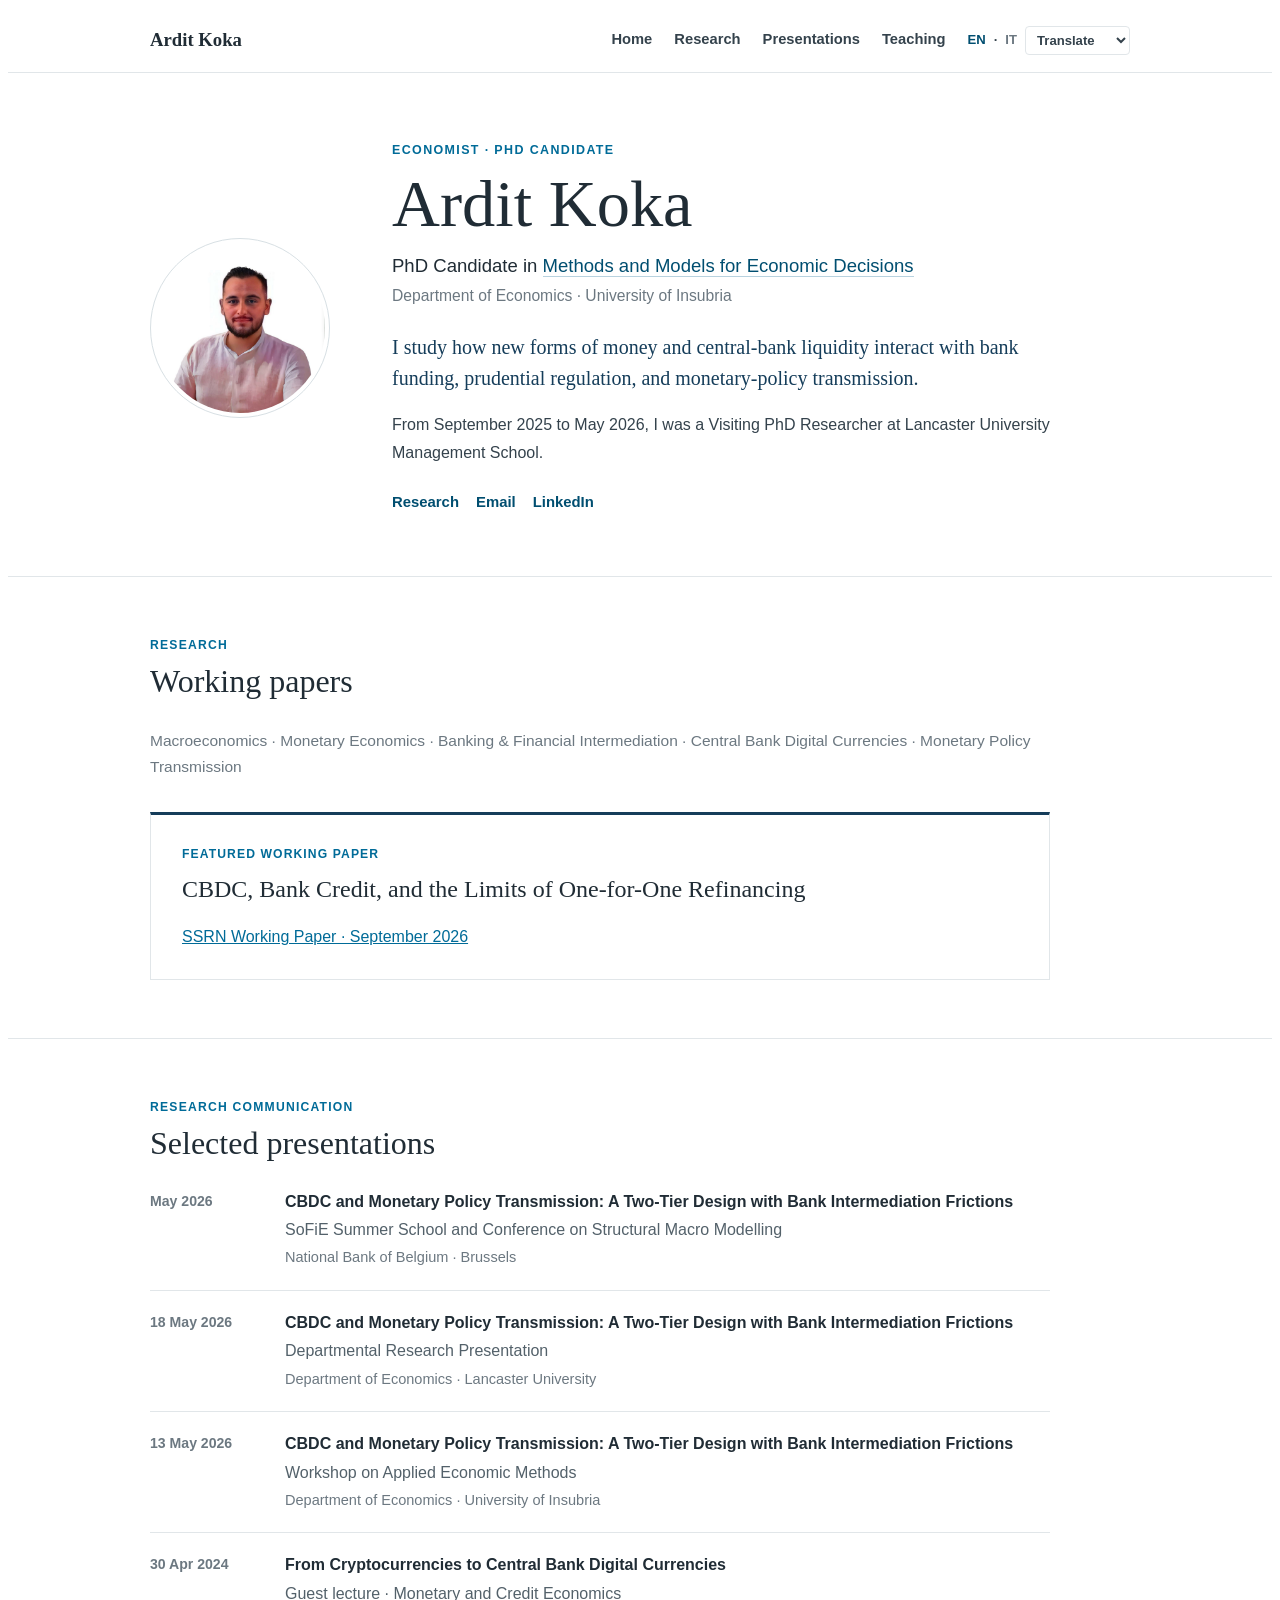
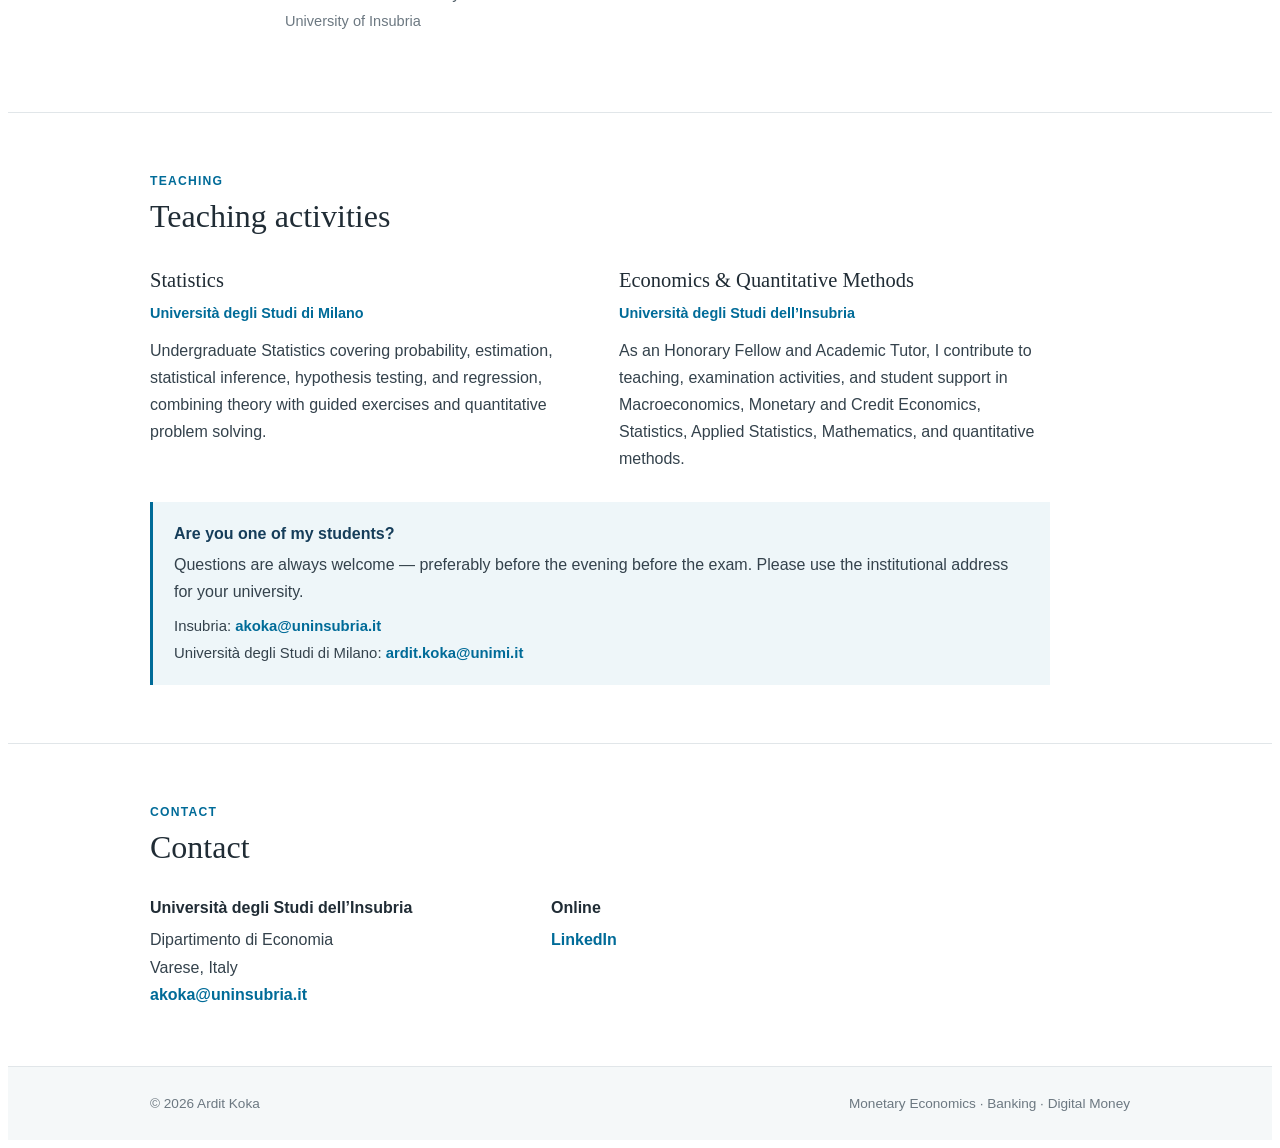
==== commit ad0167d8: "Remove outdated paper abstract from website" ====
--- a/index.html
+++ b/index.html
@@ -24,7 +24,7 @@
 <nav class="ak-nav"><div class="ak-container ak-nav-inner"><a class="ak-nav-name" href="#home">Ardit Koka</a><div class="ak-nav-right"><div class="ak-nav-links"><a href="#home">Home</a><a href="#research">Research</a><a href="#presentations">Presentations</a><a href="#teaching">Teaching</a></div><div class="ak-language"><a href="/" class="ak-active" lang="en">EN</a><span>·</span><a href="/it/" class="" lang="it">IT</a><select class="ak-language-select" aria-label="Translate this page" onchange="akTranslate(this.value, 'en')"><option value="">Translate</option><option value="sq">Shqip</option><option value="es">Español</option><option value="fr">Français</option><option value="de">Deutsch</option><option value="pt">Português</option><option value="el">Ελληνικά</option><option value="nl">Nederlands</option><option value="pl">Polski</option><option value="ro">Română</option><option value="tr">Türkçe</option></select></div></div></div></nav>
 <header class="ak-intro" id="home"><div class="ak-container ak-intro-grid"><div><img class="ak-photo" src="Photo.jpeg" alt="Ardit Koka"></div><div><div class="ak-kicker">Economist · PhD Candidate</div><h1 class="ak-name">Ardit Koka</h1><div class="ak-position">PhD Candidate in <a href="https://www.phd.eco.uninsubria.it/methods-and-models-for-economic-decisions/phd-students/" target="_blank" rel="noopener noreferrer">Methods and Models for Economic Decisions</a></div><div class="ak-affiliation">Department of Economics · University of Insubria</div><div class="ak-research-statement">I study how new forms of money and central-bank liquidity interact with bank funding, prudential regulation, and monetary-policy transmission.</div><div class="ak-visiting">From September 2025 to May 2026, I was a Visiting PhD Researcher at Lancaster University Management School.</div><div class="ak-links"><a href="#research">Research</a><a href="mailto:akoka@uninsubria.it">Email</a><a href="https://it.linkedin.com/in/ardit-koka-7758941aa" target="_blank" rel="noopener noreferrer">LinkedIn</a></div></div></div></header>
 <main>
-<section class="ak-section" id="research"><div class="ak-container"><div class="ak-section-head"><div class="ak-label">Research</div><h2 class="ak-title">Working papers</h2></div><div class="ak-fields">Macroeconomics · Monetary Economics · Banking & Financial Intermediation · Central Bank Digital Currencies · Monetary Policy Transmission</div><article class="ak-featured"><div class="ak-featured-label">Featured working paper</div><h3 class="ak-paper-title">CBDC, Bank Credit, and the Limits of One-for-One Refinancing</h3><p class="ak-paper-note">This paper studies whether central-bank refinancing can preserve bank credit when a capped, non-remunerated retail CBDC displaces commercial-bank deposits. It shows that funding neutrality need not imply credit neutrality once prudential liquidity constraints matter, and that the credit-equivalent refinancing rate is state dependent and can lie above, at, or below one.</p><div class="ak-paper-links"><a href="https://papers.ssrn.com/sol3/papers.cfm?abstract_id=7430418" target="_blank" rel="noopener noreferrer">SSRN Working Paper · September 2026</a><span>Slides · coming soon</span></div><details class="ak-abstract-details"><summary>View abstract</summary><p class="ak-abstract">This paper studies whether central-bank refinancing can neutralise the bank-credit effects of deposit displacement caused by a capped, non-remunerated retail CBDC. I develop a nonlinear New Keynesian model with cash, bank deposits, CBDC, central-bank refinancing, marketable liquid assets, and an occasionally binding prudential-liquidity requirement. One-for-one refinancing restores the quantity of bank funding exactly, but it does not generally preserve bank credit because deposits and central-bank borrowing have different implications for prudential liquidity. The credit-minimising refinancing ratio can therefore lie above, at, or below one-for-one depending on the net liquidity transformation generated by refinancing and the persistence of liquidity stress. Quantitatively, one-for-one refinancing is nearly credit-neutral under short-lived stress when refinancing generates sufficient prudential liquidity, but remains materially non-neutral when liquidity stress persists. Moreover, the refinancing ratio that best stabilises credit need not maximise welfare. Replacing the quantity of deposits displaced by CBDC is therefore not sufficient to guarantee equivalence in bank intermediation.</p></details></article></div></section>
+<section class="ak-section" id="research"><div class="ak-container"><div class="ak-section-head"><div class="ak-label">Research</div><h2 class="ak-title">Working papers</h2></div><div class="ak-fields">Macroeconomics · Monetary Economics · Banking & Financial Intermediation · Central Bank Digital Currencies · Monetary Policy Transmission</div><article class="ak-featured"><div class="ak-featured-label">Featured working paper</div><h3 class="ak-paper-title">CBDC, Bank Credit, and the Limits of One-for-One Refinancing</h3><div class="ak-paper-links"><a href="https://papers.ssrn.com/sol3/papers.cfm?abstract_id=7430418" target="_blank" rel="noopener noreferrer">SSRN Working Paper · September 2026</a></div></article></div></section>
 <section class="ak-section" id="presentations"><div class="ak-container"><div class="ak-section-head"><div class="ak-label">Research communication</div><h2 class="ak-title">Selected presentations</h2></div><div class="ak-presentations"><div class="ak-talk"><div class="ak-talk-date">May 2026</div><div><div class="ak-talk-title">CBDC and Monetary Policy Transmission: A Two-Tier Design with Bank Intermediation Frictions</div><div class="ak-talk-event">SoFiE Summer School and Conference on Structural Macro Modelling</div><div class="ak-talk-place">National Bank of Belgium · Brussels</div></div></div><div class="ak-talk"><div class="ak-talk-date">18 May 2026</div><div><div class="ak-talk-title">CBDC and Monetary Policy Transmission: A Two-Tier Design with Bank Intermediation Frictions</div><div class="ak-talk-event">Departmental Research Presentation</div><div class="ak-talk-place">Department of Economics · Lancaster University</div></div></div><div class="ak-talk"><div class="ak-talk-date">13 May 2026</div><div><div class="ak-talk-title">CBDC and Monetary Policy Transmission: A Two-Tier Design with Bank Intermediation Frictions</div><div class="ak-talk-event">Workshop on Applied Economic Methods</div><div class="ak-talk-place">Department of Economics · University of Insubria</div></div></div><div class="ak-talk"><div class="ak-talk-date">30 Apr 2024</div><div><div class="ak-talk-title">From Cryptocurrencies to Central Bank Digital Currencies</div><div class="ak-talk-event">Guest lecture · Monetary and Credit Economics</div><div class="ak-talk-place">University of Insubria</div></div></div></div></div></section>
 <section class="ak-section" id="teaching"><div class="ak-container"><div class="ak-section-head"><div class="ak-label">Teaching</div><h2 class="ak-title">Teaching activities</h2></div><div class="ak-teaching"><div><h3>Statistics</h3><div class="ak-university">Università degli Studi di Milano</div><p>Undergraduate Statistics covering probability, estimation, statistical inference, hypothesis testing, and regression, combining theory with guided exercises and quantitative problem solving.</p></div><div><h3>Economics & Quantitative Methods</h3><div class="ak-university">Università degli Studi dell’Insubria</div><p>As an Honorary Fellow and Academic Tutor, I contribute to teaching, examination activities, and student support in Macroeconomics, Monetary and Credit Economics, Statistics, Applied Statistics, Mathematics, and quantitative methods.</p></div></div><div class="ak-student-box"><div class="ak-student-title">Are you one of my students?</div><p>Questions are always welcome — preferably before the evening before the exam. Please use the institutional address for your university.</p><div class="ak-student-emails"><div>Insubria: <a href="mailto:akoka@uninsubria.it">akoka@uninsubria.it</a></div><div>Università degli Studi di Milano: <a href="mailto:ardit.koka@unimi.it">ardit.koka@unimi.it</a></div></div></div></div></section>
 <section class="ak-section"><div class="ak-container"><div class="ak-section-head"><div class="ak-label">Contact</div><h2 class="ak-title">Contact</h2></div><div class="ak-contact"><div><div class="ak-contact-heading">Università degli Studi dell’Insubria</div>Dipartimento di Economia<br>Varese, Italy<br><a href="mailto:akoka@uninsubria.it">akoka@uninsubria.it</a></div><div><div class="ak-contact-heading">Online</div><a href="https://it.linkedin.com/in/ardit-koka-7758941aa" target="_blank" rel="noopener noreferrer">LinkedIn</a></div></div></div></section>
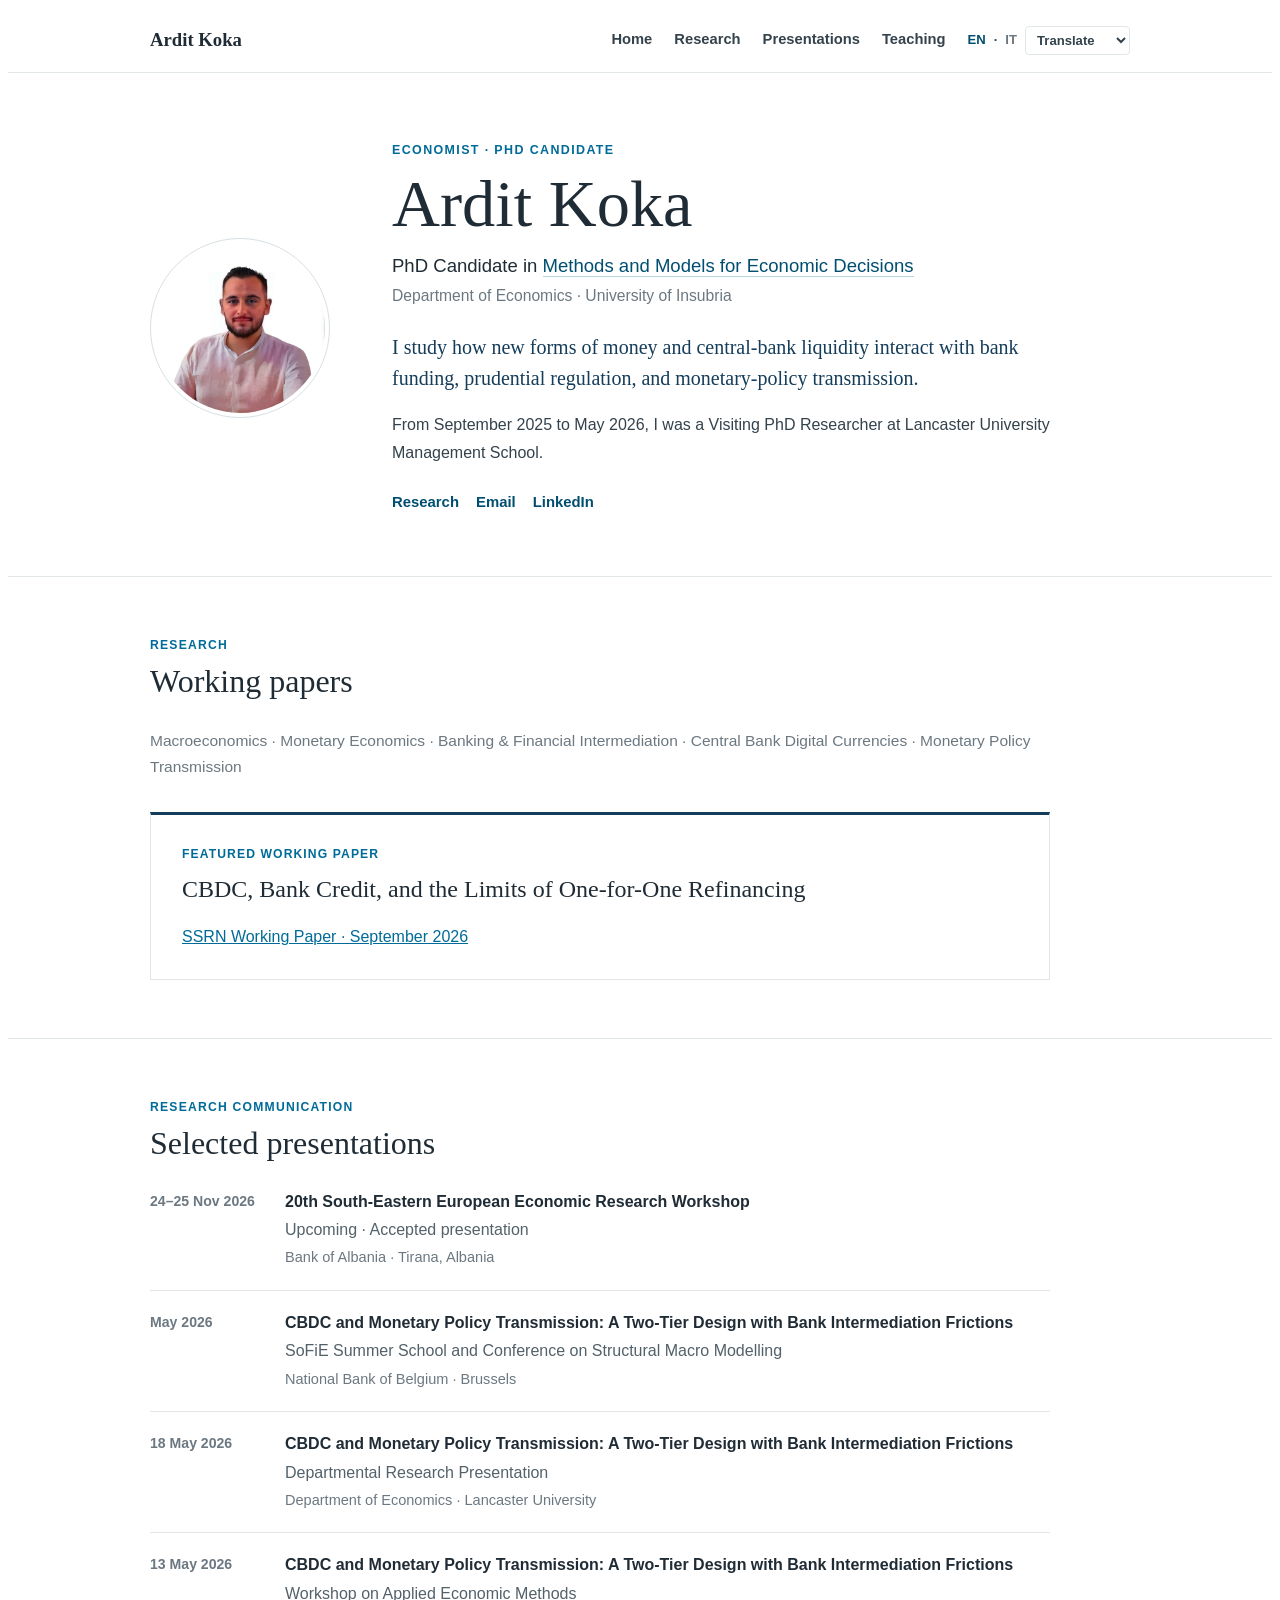
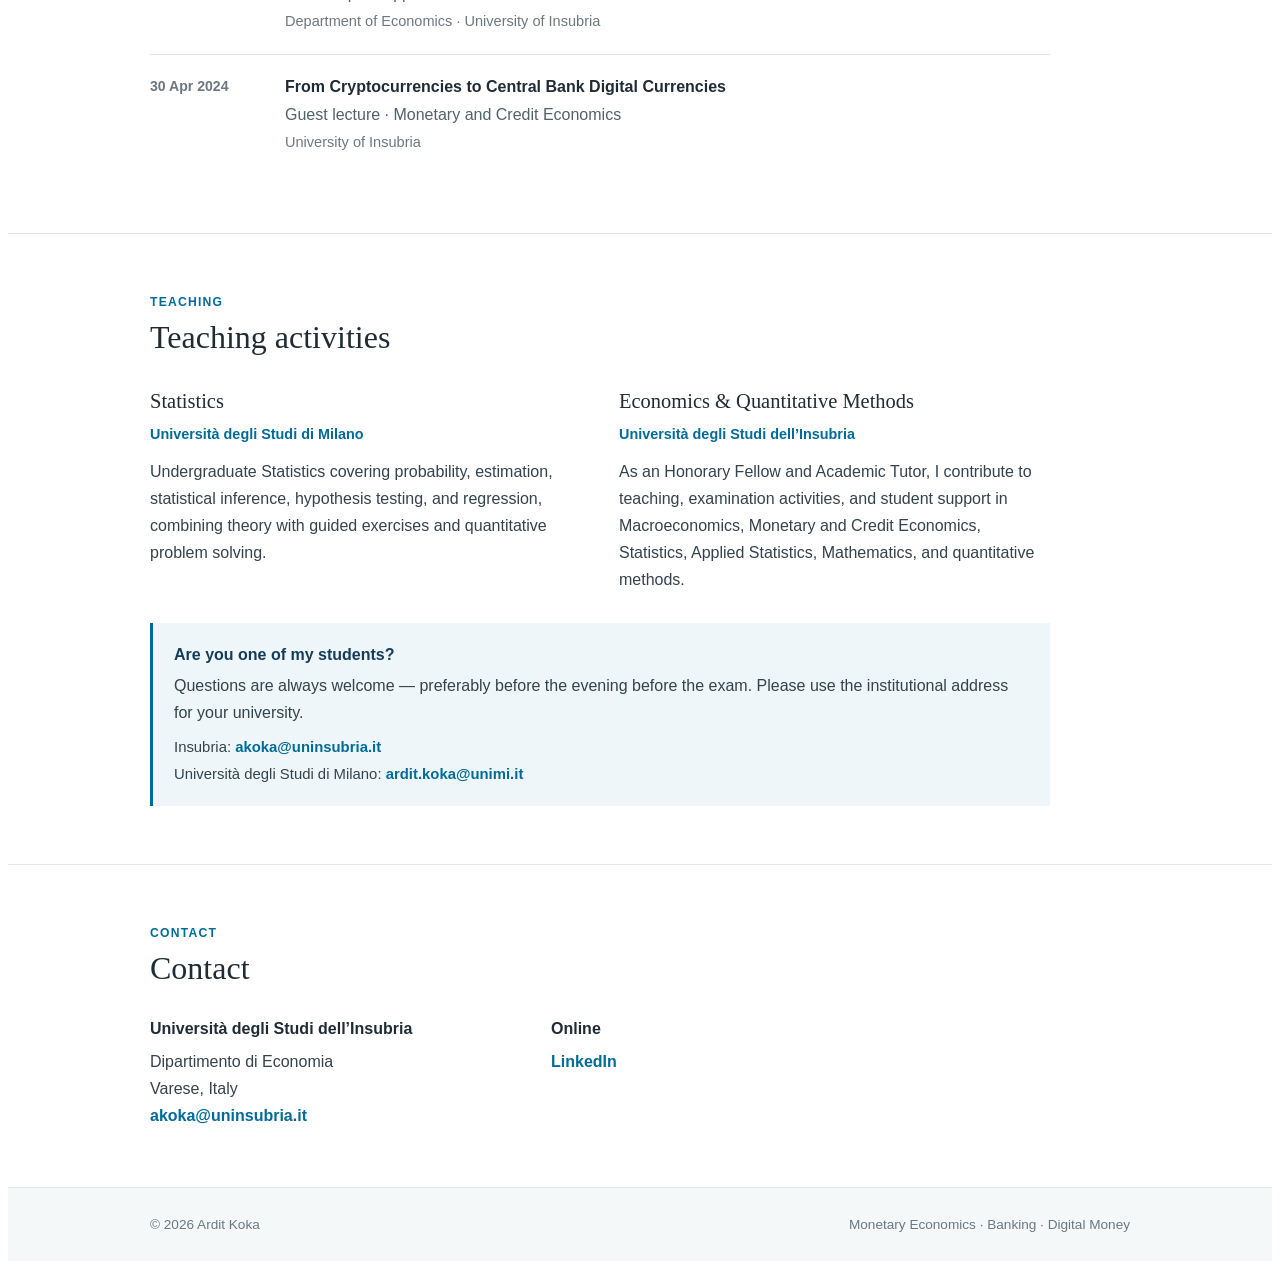
==== commit 9cd40b41: "Add upcoming Bank of Albania research workshop" ====
--- a/index.html
+++ b/index.html
@@ -25,7 +25,7 @@
 <header class="ak-intro" id="home"><div class="ak-container ak-intro-grid"><div><img class="ak-photo" src="Photo.jpeg" alt="Ardit Koka"></div><div><div class="ak-kicker">Economist · PhD Candidate</div><h1 class="ak-name">Ardit Koka</h1><div class="ak-position">PhD Candidate in <a href="https://www.phd.eco.uninsubria.it/methods-and-models-for-economic-decisions/phd-students/" target="_blank" rel="noopener noreferrer">Methods and Models for Economic Decisions</a></div><div class="ak-affiliation">Department of Economics · University of Insubria</div><div class="ak-research-statement">I study how new forms of money and central-bank liquidity interact with bank funding, prudential regulation, and monetary-policy transmission.</div><div class="ak-visiting">From September 2025 to May 2026, I was a Visiting PhD Researcher at Lancaster University Management School.</div><div class="ak-links"><a href="#research">Research</a><a href="mailto:akoka@uninsubria.it">Email</a><a href="https://it.linkedin.com/in/ardit-koka-7758941aa" target="_blank" rel="noopener noreferrer">LinkedIn</a></div></div></div></header>
 <main>
 <section class="ak-section" id="research"><div class="ak-container"><div class="ak-section-head"><div class="ak-label">Research</div><h2 class="ak-title">Working papers</h2></div><div class="ak-fields">Macroeconomics · Monetary Economics · Banking & Financial Intermediation · Central Bank Digital Currencies · Monetary Policy Transmission</div><article class="ak-featured"><div class="ak-featured-label">Featured working paper</div><h3 class="ak-paper-title">CBDC, Bank Credit, and the Limits of One-for-One Refinancing</h3><div class="ak-paper-links"><a href="https://papers.ssrn.com/sol3/papers.cfm?abstract_id=7430418" target="_blank" rel="noopener noreferrer">SSRN Working Paper · September 2026</a></div></article></div></section>
-<section class="ak-section" id="presentations"><div class="ak-container"><div class="ak-section-head"><div class="ak-label">Research communication</div><h2 class="ak-title">Selected presentations</h2></div><div class="ak-presentations"><div class="ak-talk"><div class="ak-talk-date">May 2026</div><div><div class="ak-talk-title">CBDC and Monetary Policy Transmission: A Two-Tier Design with Bank Intermediation Frictions</div><div class="ak-talk-event">SoFiE Summer School and Conference on Structural Macro Modelling</div><div class="ak-talk-place">National Bank of Belgium · Brussels</div></div></div><div class="ak-talk"><div class="ak-talk-date">18 May 2026</div><div><div class="ak-talk-title">CBDC and Monetary Policy Transmission: A Two-Tier Design with Bank Intermediation Frictions</div><div class="ak-talk-event">Departmental Research Presentation</div><div class="ak-talk-place">Department of Economics · Lancaster University</div></div></div><div class="ak-talk"><div class="ak-talk-date">13 May 2026</div><div><div class="ak-talk-title">CBDC and Monetary Policy Transmission: A Two-Tier Design with Bank Intermediation Frictions</div><div class="ak-talk-event">Workshop on Applied Economic Methods</div><div class="ak-talk-place">Department of Economics · University of Insubria</div></div></div><div class="ak-talk"><div class="ak-talk-date">30 Apr 2024</div><div><div class="ak-talk-title">From Cryptocurrencies to Central Bank Digital Currencies</div><div class="ak-talk-event">Guest lecture · Monetary and Credit Economics</div><div class="ak-talk-place">University of Insubria</div></div></div></div></div></section>
+<section class="ak-section" id="presentations"><div class="ak-container"><div class="ak-section-head"><div class="ak-label">Research communication</div><h2 class="ak-title">Selected presentations</h2></div><div class="ak-presentations"><div class="ak-talk"><div class="ak-talk-date">24–25 Nov 2026</div><div><div class="ak-talk-title">20th South-Eastern European Economic Research Workshop</div><div class="ak-talk-event">Upcoming · Accepted presentation</div><div class="ak-talk-place">Bank of Albania · Tirana, Albania</div></div></div><div class="ak-talk"><div class="ak-talk-date">May 2026</div><div><div class="ak-talk-title">CBDC and Monetary Policy Transmission: A Two-Tier Design with Bank Intermediation Frictions</div><div class="ak-talk-event">SoFiE Summer School and Conference on Structural Macro Modelling</div><div class="ak-talk-place">National Bank of Belgium · Brussels</div></div></div><div class="ak-talk"><div class="ak-talk-date">18 May 2026</div><div><div class="ak-talk-title">CBDC and Monetary Policy Transmission: A Two-Tier Design with Bank Intermediation Frictions</div><div class="ak-talk-event">Departmental Research Presentation</div><div class="ak-talk-place">Department of Economics · Lancaster University</div></div></div><div class="ak-talk"><div class="ak-talk-date">13 May 2026</div><div><div class="ak-talk-title">CBDC and Monetary Policy Transmission: A Two-Tier Design with Bank Intermediation Frictions</div><div class="ak-talk-event">Workshop on Applied Economic Methods</div><div class="ak-talk-place">Department of Economics · University of Insubria</div></div></div><div class="ak-talk"><div class="ak-talk-date">30 Apr 2024</div><div><div class="ak-talk-title">From Cryptocurrencies to Central Bank Digital Currencies</div><div class="ak-talk-event">Guest lecture · Monetary and Credit Economics</div><div class="ak-talk-place">University of Insubria</div></div></div></div></div></section>
 <section class="ak-section" id="teaching"><div class="ak-container"><div class="ak-section-head"><div class="ak-label">Teaching</div><h2 class="ak-title">Teaching activities</h2></div><div class="ak-teaching"><div><h3>Statistics</h3><div class="ak-university">Università degli Studi di Milano</div><p>Undergraduate Statistics covering probability, estimation, statistical inference, hypothesis testing, and regression, combining theory with guided exercises and quantitative problem solving.</p></div><div><h3>Economics & Quantitative Methods</h3><div class="ak-university">Università degli Studi dell’Insubria</div><p>As an Honorary Fellow and Academic Tutor, I contribute to teaching, examination activities, and student support in Macroeconomics, Monetary and Credit Economics, Statistics, Applied Statistics, Mathematics, and quantitative methods.</p></div></div><div class="ak-student-box"><div class="ak-student-title">Are you one of my students?</div><p>Questions are always welcome — preferably before the evening before the exam. Please use the institutional address for your university.</p><div class="ak-student-emails"><div>Insubria: <a href="mailto:akoka@uninsubria.it">akoka@uninsubria.it</a></div><div>Università degli Studi di Milano: <a href="mailto:ardit.koka@unimi.it">ardit.koka@unimi.it</a></div></div></div></div></section>
 <section class="ak-section"><div class="ak-container"><div class="ak-section-head"><div class="ak-label">Contact</div><h2 class="ak-title">Contact</h2></div><div class="ak-contact"><div><div class="ak-contact-heading">Università degli Studi dell’Insubria</div>Dipartimento di Economia<br>Varese, Italy<br><a href="mailto:akoka@uninsubria.it">akoka@uninsubria.it</a></div><div><div class="ak-contact-heading">Online</div><a href="https://it.linkedin.com/in/ardit-koka-7758941aa" target="_blank" rel="noopener noreferrer">LinkedIn</a></div></div></div></section>
 </main>
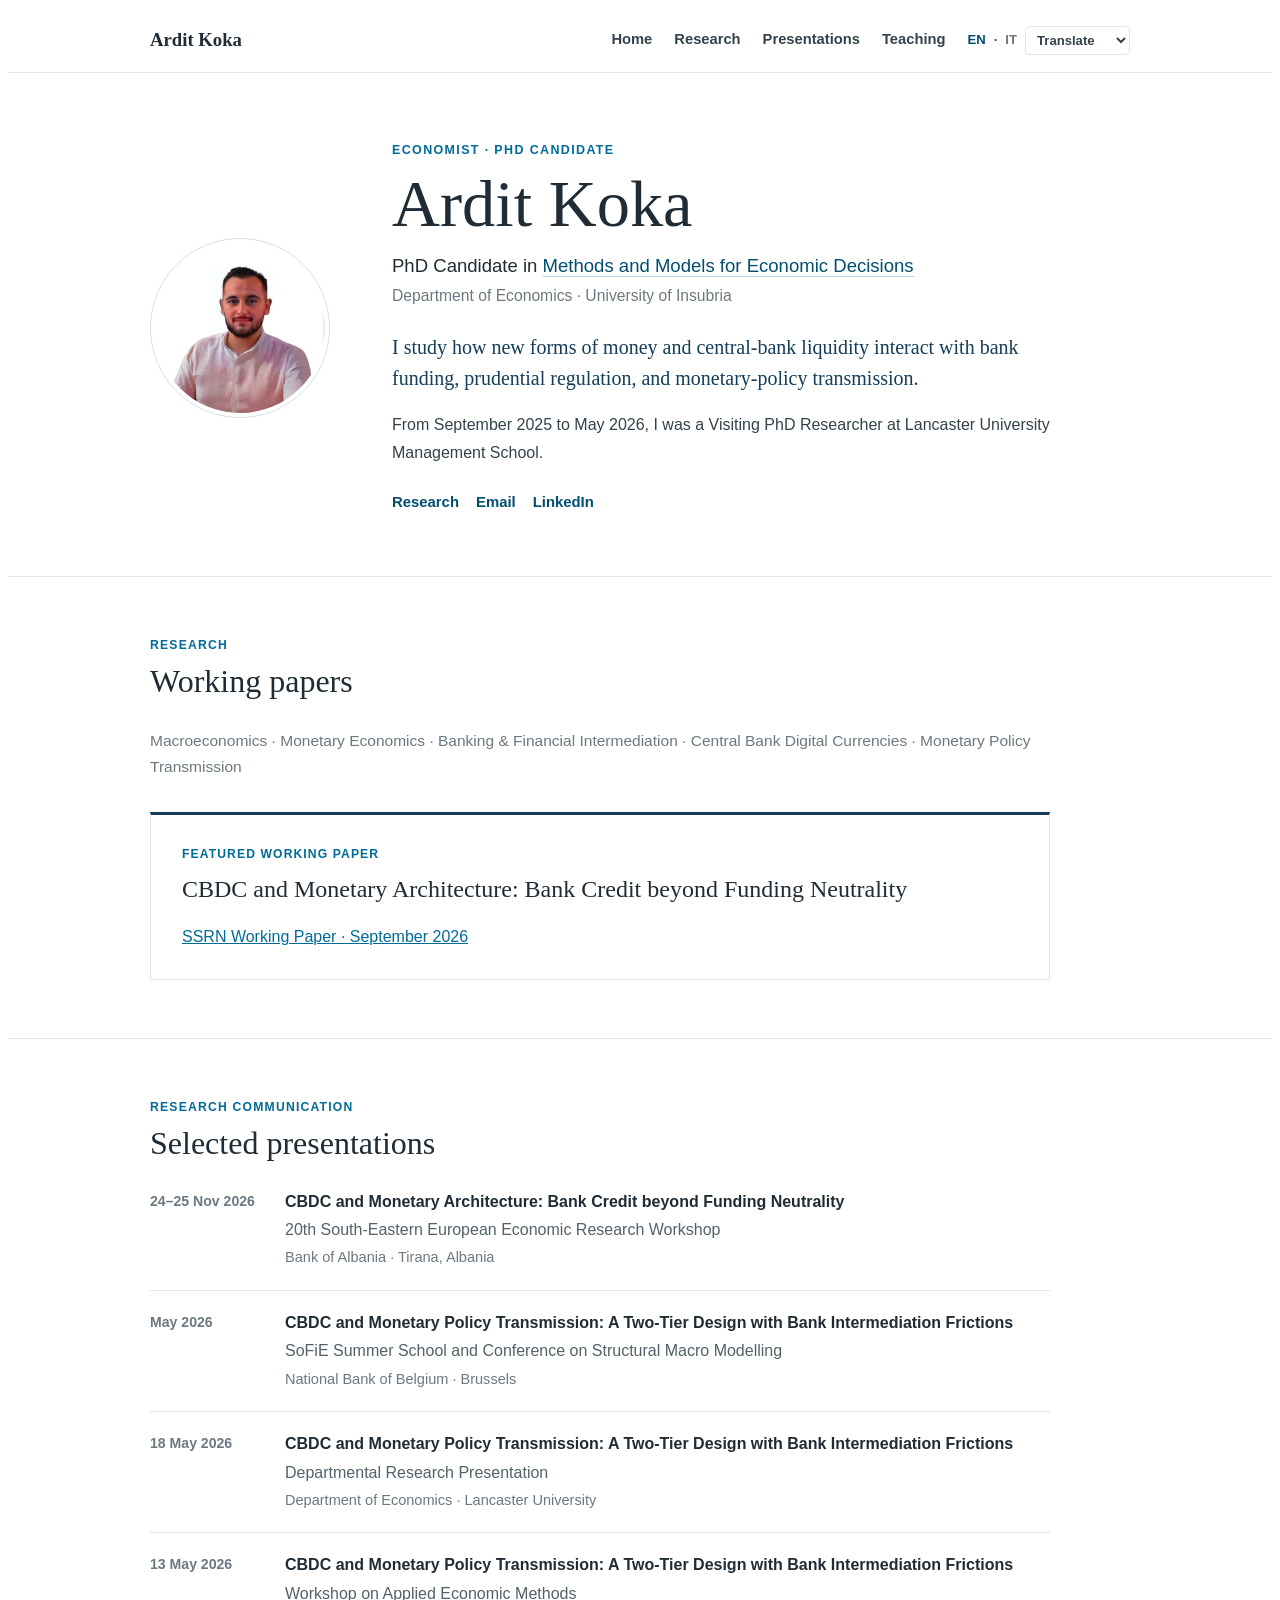
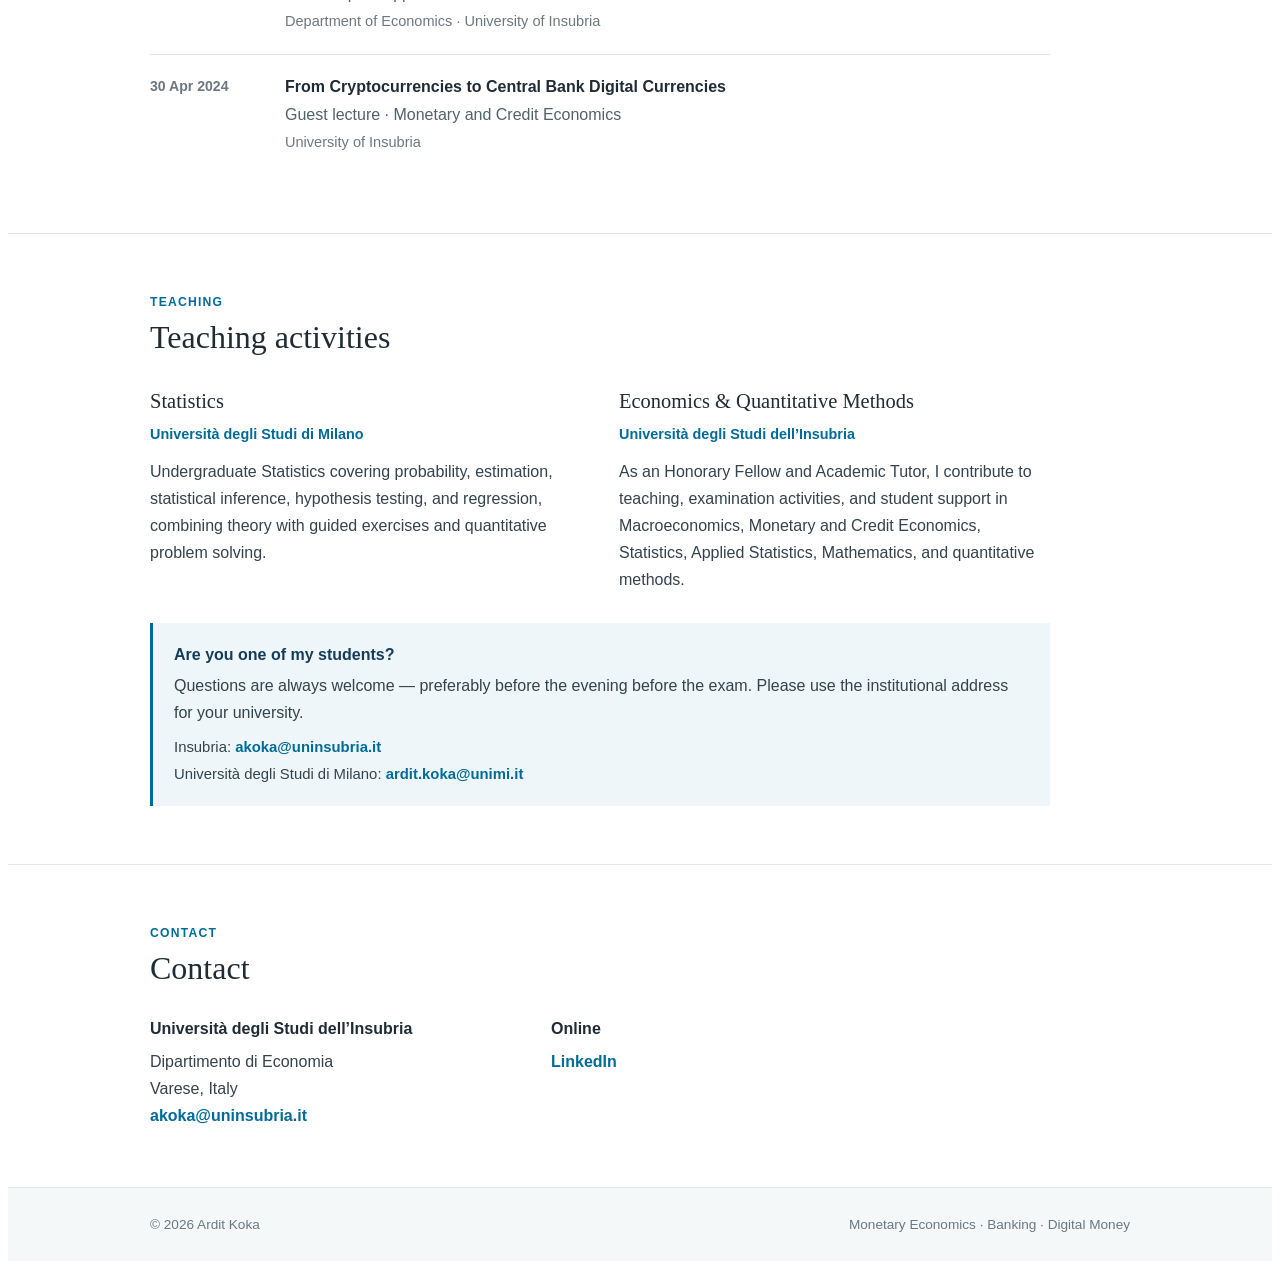
==== commit 2ac5afab: "Update CBDC paper title and Bank of Albania presentation" ====
--- a/index.html
+++ b/index.html
@@ -24,8 +24,8 @@
 <nav class="ak-nav"><div class="ak-container ak-nav-inner"><a class="ak-nav-name" href="#home">Ardit Koka</a><div class="ak-nav-right"><div class="ak-nav-links"><a href="#home">Home</a><a href="#research">Research</a><a href="#presentations">Presentations</a><a href="#teaching">Teaching</a></div><div class="ak-language"><a href="/" class="ak-active" lang="en">EN</a><span>·</span><a href="/it/" class="" lang="it">IT</a><select class="ak-language-select" aria-label="Translate this page" onchange="akTranslate(this.value, 'en')"><option value="">Translate</option><option value="sq">Shqip</option><option value="es">Español</option><option value="fr">Français</option><option value="de">Deutsch</option><option value="pt">Português</option><option value="el">Ελληνικά</option><option value="nl">Nederlands</option><option value="pl">Polski</option><option value="ro">Română</option><option value="tr">Türkçe</option></select></div></div></div></nav>
 <header class="ak-intro" id="home"><div class="ak-container ak-intro-grid"><div><img class="ak-photo" src="Photo.jpeg" alt="Ardit Koka"></div><div><div class="ak-kicker">Economist · PhD Candidate</div><h1 class="ak-name">Ardit Koka</h1><div class="ak-position">PhD Candidate in <a href="https://www.phd.eco.uninsubria.it/methods-and-models-for-economic-decisions/phd-students/" target="_blank" rel="noopener noreferrer">Methods and Models for Economic Decisions</a></div><div class="ak-affiliation">Department of Economics · University of Insubria</div><div class="ak-research-statement">I study how new forms of money and central-bank liquidity interact with bank funding, prudential regulation, and monetary-policy transmission.</div><div class="ak-visiting">From September 2025 to May 2026, I was a Visiting PhD Researcher at Lancaster University Management School.</div><div class="ak-links"><a href="#research">Research</a><a href="mailto:akoka@uninsubria.it">Email</a><a href="https://it.linkedin.com/in/ardit-koka-7758941aa" target="_blank" rel="noopener noreferrer">LinkedIn</a></div></div></div></header>
 <main>
-<section class="ak-section" id="research"><div class="ak-container"><div class="ak-section-head"><div class="ak-label">Research</div><h2 class="ak-title">Working papers</h2></div><div class="ak-fields">Macroeconomics · Monetary Economics · Banking & Financial Intermediation · Central Bank Digital Currencies · Monetary Policy Transmission</div><article class="ak-featured"><div class="ak-featured-label">Featured working paper</div><h3 class="ak-paper-title">CBDC, Bank Credit, and the Limits of One-for-One Refinancing</h3><div class="ak-paper-links"><a href="https://papers.ssrn.com/sol3/papers.cfm?abstract_id=7430418" target="_blank" rel="noopener noreferrer">SSRN Working Paper · September 2026</a></div></article></div></section>
-<section class="ak-section" id="presentations"><div class="ak-container"><div class="ak-section-head"><div class="ak-label">Research communication</div><h2 class="ak-title">Selected presentations</h2></div><div class="ak-presentations"><div class="ak-talk"><div class="ak-talk-date">24–25 Nov 2026</div><div><div class="ak-talk-title">20th South-Eastern European Economic Research Workshop</div><div class="ak-talk-event">Upcoming · Accepted presentation</div><div class="ak-talk-place">Bank of Albania · Tirana, Albania</div></div></div><div class="ak-talk"><div class="ak-talk-date">May 2026</div><div><div class="ak-talk-title">CBDC and Monetary Policy Transmission: A Two-Tier Design with Bank Intermediation Frictions</div><div class="ak-talk-event">SoFiE Summer School and Conference on Structural Macro Modelling</div><div class="ak-talk-place">National Bank of Belgium · Brussels</div></div></div><div class="ak-talk"><div class="ak-talk-date">18 May 2026</div><div><div class="ak-talk-title">CBDC and Monetary Policy Transmission: A Two-Tier Design with Bank Intermediation Frictions</div><div class="ak-talk-event">Departmental Research Presentation</div><div class="ak-talk-place">Department of Economics · Lancaster University</div></div></div><div class="ak-talk"><div class="ak-talk-date">13 May 2026</div><div><div class="ak-talk-title">CBDC and Monetary Policy Transmission: A Two-Tier Design with Bank Intermediation Frictions</div><div class="ak-talk-event">Workshop on Applied Economic Methods</div><div class="ak-talk-place">Department of Economics · University of Insubria</div></div></div><div class="ak-talk"><div class="ak-talk-date">30 Apr 2024</div><div><div class="ak-talk-title">From Cryptocurrencies to Central Bank Digital Currencies</div><div class="ak-talk-event">Guest lecture · Monetary and Credit Economics</div><div class="ak-talk-place">University of Insubria</div></div></div></div></div></section>
+<section class="ak-section" id="research"><div class="ak-container"><div class="ak-section-head"><div class="ak-label">Research</div><h2 class="ak-title">Working papers</h2></div><div class="ak-fields">Macroeconomics · Monetary Economics · Banking & Financial Intermediation · Central Bank Digital Currencies · Monetary Policy Transmission</div><article class="ak-featured"><div class="ak-featured-label">Featured working paper</div><h3 class="ak-paper-title">CBDC and Monetary Architecture: Bank Credit beyond Funding Neutrality</h3><div class="ak-paper-links"><a href="https://papers.ssrn.com/sol3/papers.cfm?abstract_id=7430418" target="_blank" rel="noopener noreferrer">SSRN Working Paper · September 2026</a></div></article></div></section>
+<section class="ak-section" id="presentations"><div class="ak-container"><div class="ak-section-head"><div class="ak-label">Research communication</div><h2 class="ak-title">Selected presentations</h2></div><div class="ak-presentations"><div class="ak-talk"><div class="ak-talk-date">24–25 Nov 2026</div><div><div class="ak-talk-title">CBDC and Monetary Architecture: Bank Credit beyond Funding Neutrality</div><div class="ak-talk-event">20th South-Eastern European Economic Research Workshop</div><div class="ak-talk-place">Bank of Albania · Tirana, Albania</div></div></div><div class="ak-talk"><div class="ak-talk-date">May 2026</div><div><div class="ak-talk-title">CBDC and Monetary Policy Transmission: A Two-Tier Design with Bank Intermediation Frictions</div><div class="ak-talk-event">SoFiE Summer School and Conference on Structural Macro Modelling</div><div class="ak-talk-place">National Bank of Belgium · Brussels</div></div></div><div class="ak-talk"><div class="ak-talk-date">18 May 2026</div><div><div class="ak-talk-title">CBDC and Monetary Policy Transmission: A Two-Tier Design with Bank Intermediation Frictions</div><div class="ak-talk-event">Departmental Research Presentation</div><div class="ak-talk-place">Department of Economics · Lancaster University</div></div></div><div class="ak-talk"><div class="ak-talk-date">13 May 2026</div><div><div class="ak-talk-title">CBDC and Monetary Policy Transmission: A Two-Tier Design with Bank Intermediation Frictions</div><div class="ak-talk-event">Workshop on Applied Economic Methods</div><div class="ak-talk-place">Department of Economics · University of Insubria</div></div></div><div class="ak-talk"><div class="ak-talk-date">30 Apr 2024</div><div><div class="ak-talk-title">From Cryptocurrencies to Central Bank Digital Currencies</div><div class="ak-talk-event">Guest lecture · Monetary and Credit Economics</div><div class="ak-talk-place">University of Insubria</div></div></div></div></div></section>
 <section class="ak-section" id="teaching"><div class="ak-container"><div class="ak-section-head"><div class="ak-label">Teaching</div><h2 class="ak-title">Teaching activities</h2></div><div class="ak-teaching"><div><h3>Statistics</h3><div class="ak-university">Università degli Studi di Milano</div><p>Undergraduate Statistics covering probability, estimation, statistical inference, hypothesis testing, and regression, combining theory with guided exercises and quantitative problem solving.</p></div><div><h3>Economics & Quantitative Methods</h3><div class="ak-university">Università degli Studi dell’Insubria</div><p>As an Honorary Fellow and Academic Tutor, I contribute to teaching, examination activities, and student support in Macroeconomics, Monetary and Credit Economics, Statistics, Applied Statistics, Mathematics, and quantitative methods.</p></div></div><div class="ak-student-box"><div class="ak-student-title">Are you one of my students?</div><p>Questions are always welcome — preferably before the evening before the exam. Please use the institutional address for your university.</p><div class="ak-student-emails"><div>Insubria: <a href="mailto:akoka@uninsubria.it">akoka@uninsubria.it</a></div><div>Università degli Studi di Milano: <a href="mailto:ardit.koka@unimi.it">ardit.koka@unimi.it</a></div></div></div></div></section>
 <section class="ak-section"><div class="ak-container"><div class="ak-section-head"><div class="ak-label">Contact</div><h2 class="ak-title">Contact</h2></div><div class="ak-contact"><div><div class="ak-contact-heading">Università degli Studi dell’Insubria</div>Dipartimento di Economia<br>Varese, Italy<br><a href="mailto:akoka@uninsubria.it">akoka@uninsubria.it</a></div><div><div class="ak-contact-heading">Online</div><a href="https://it.linkedin.com/in/ardit-koka-7758941aa" target="_blank" rel="noopener noreferrer">LinkedIn</a></div></div></div></section>
 </main>
